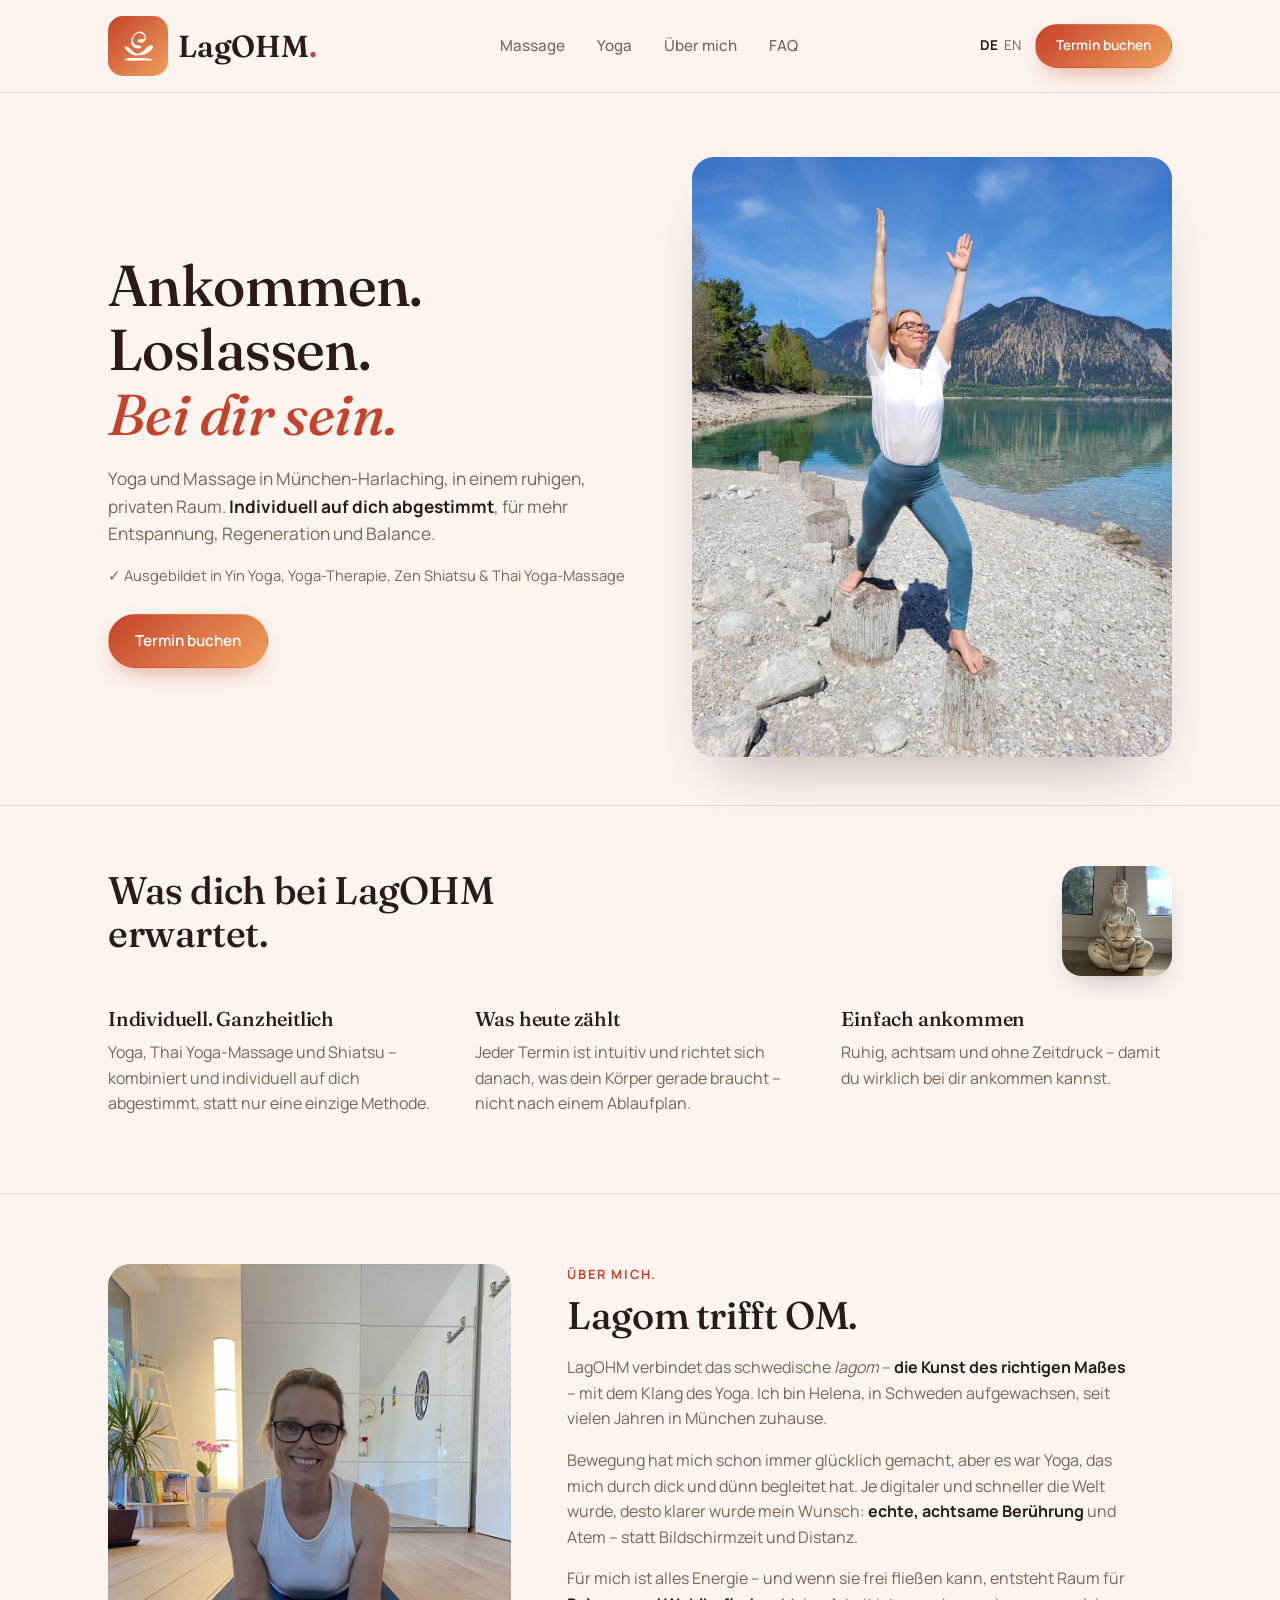
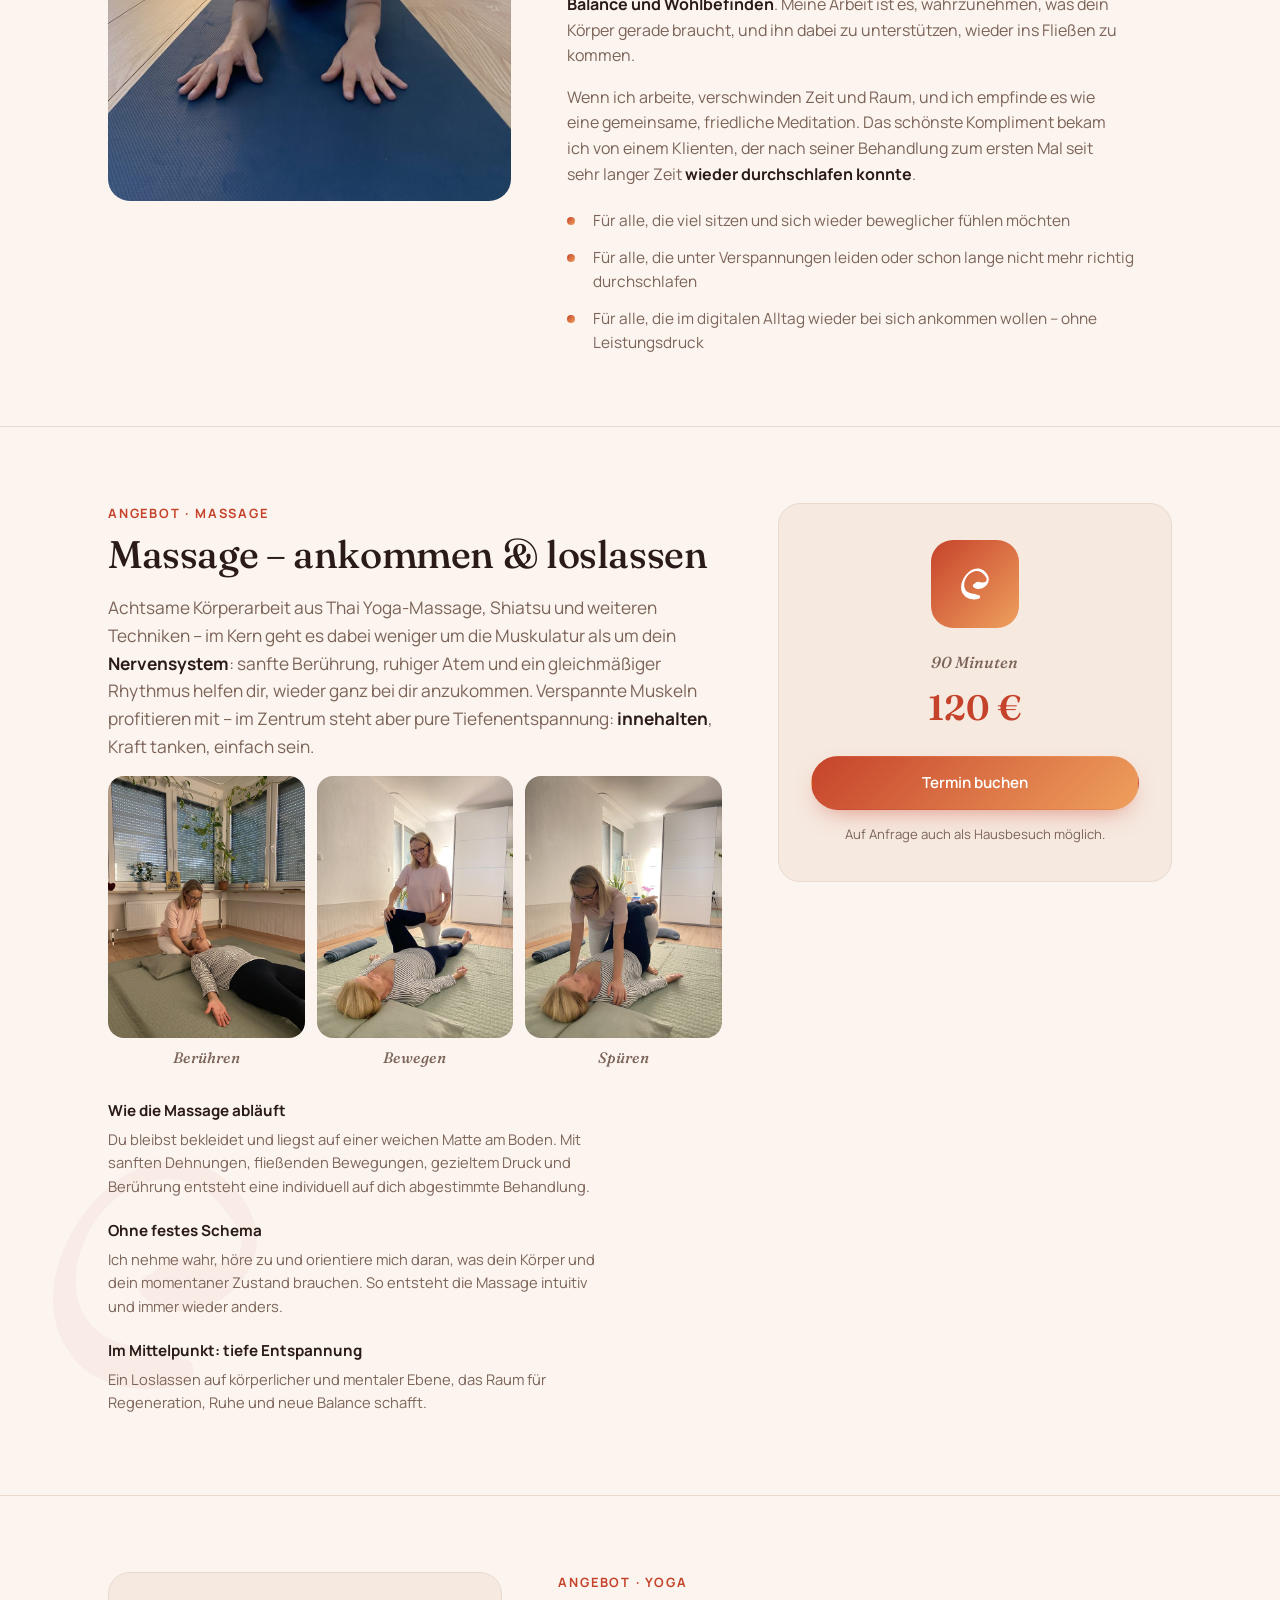
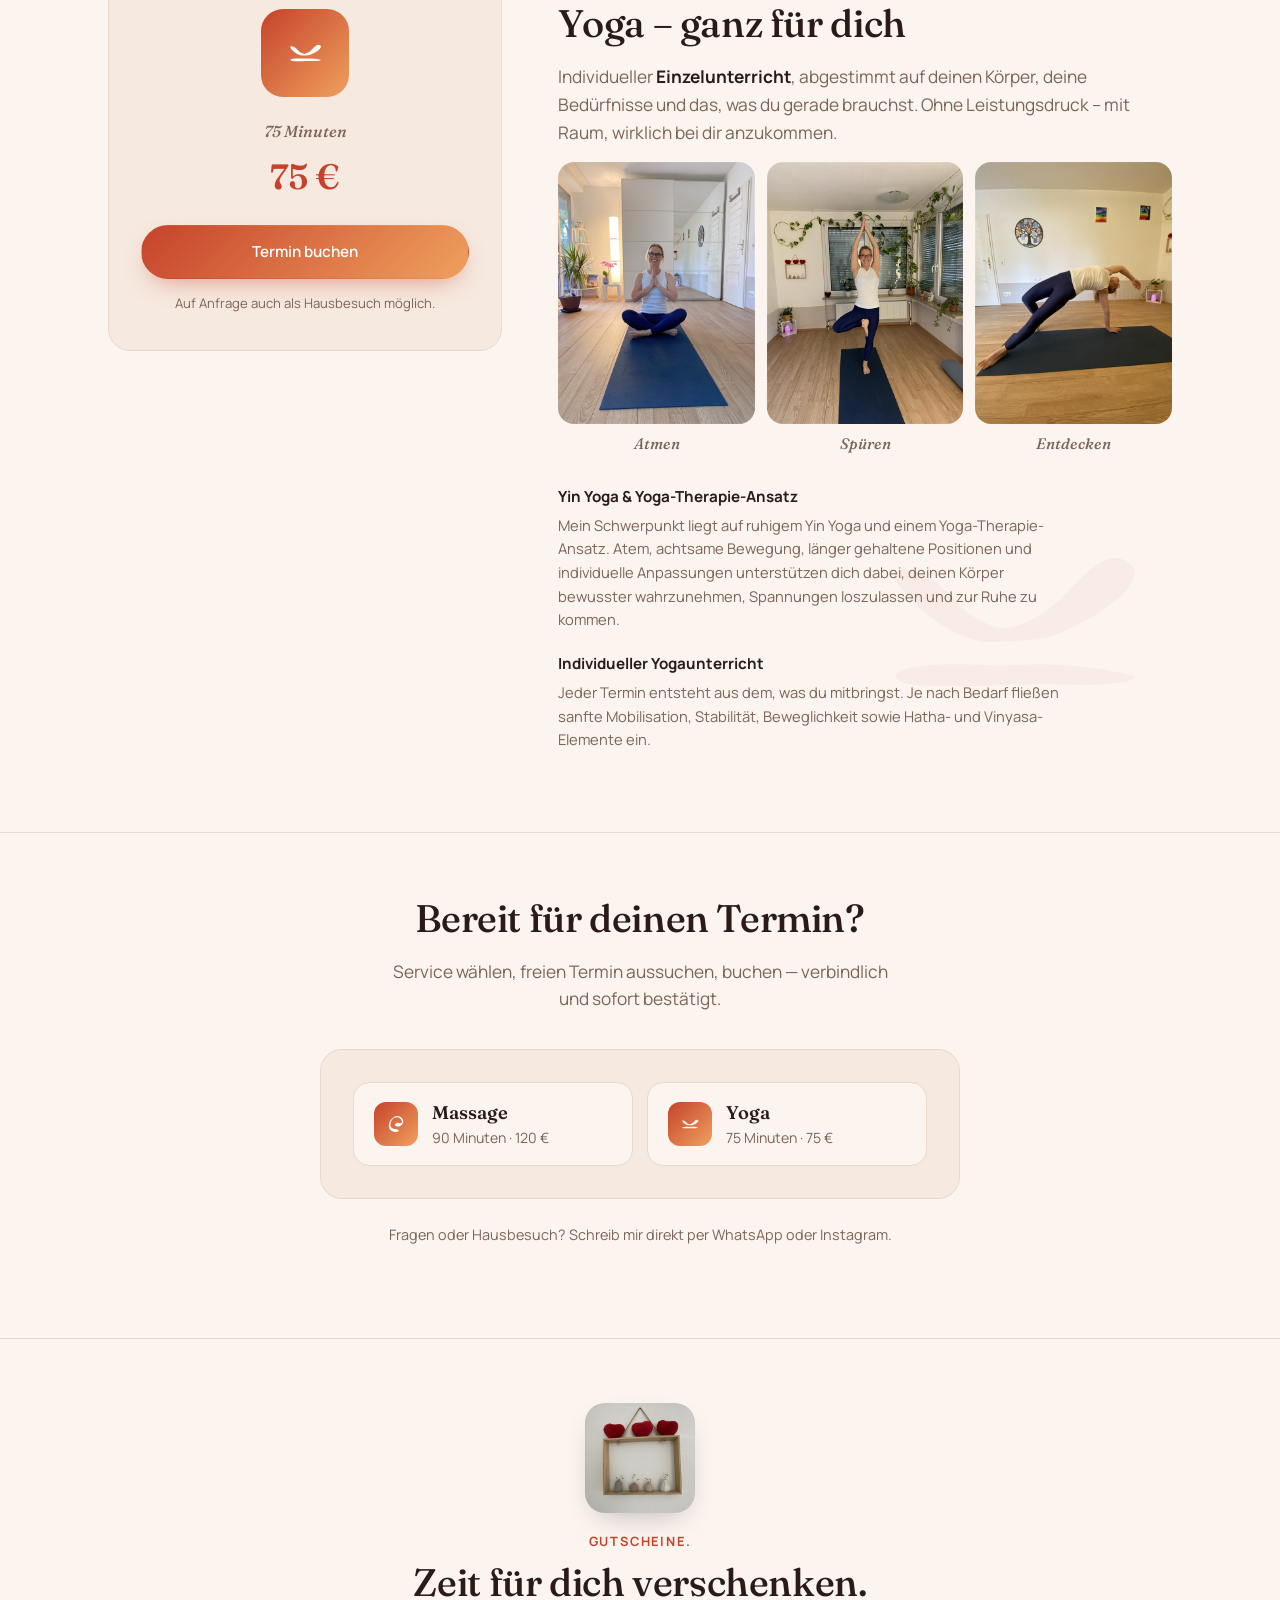
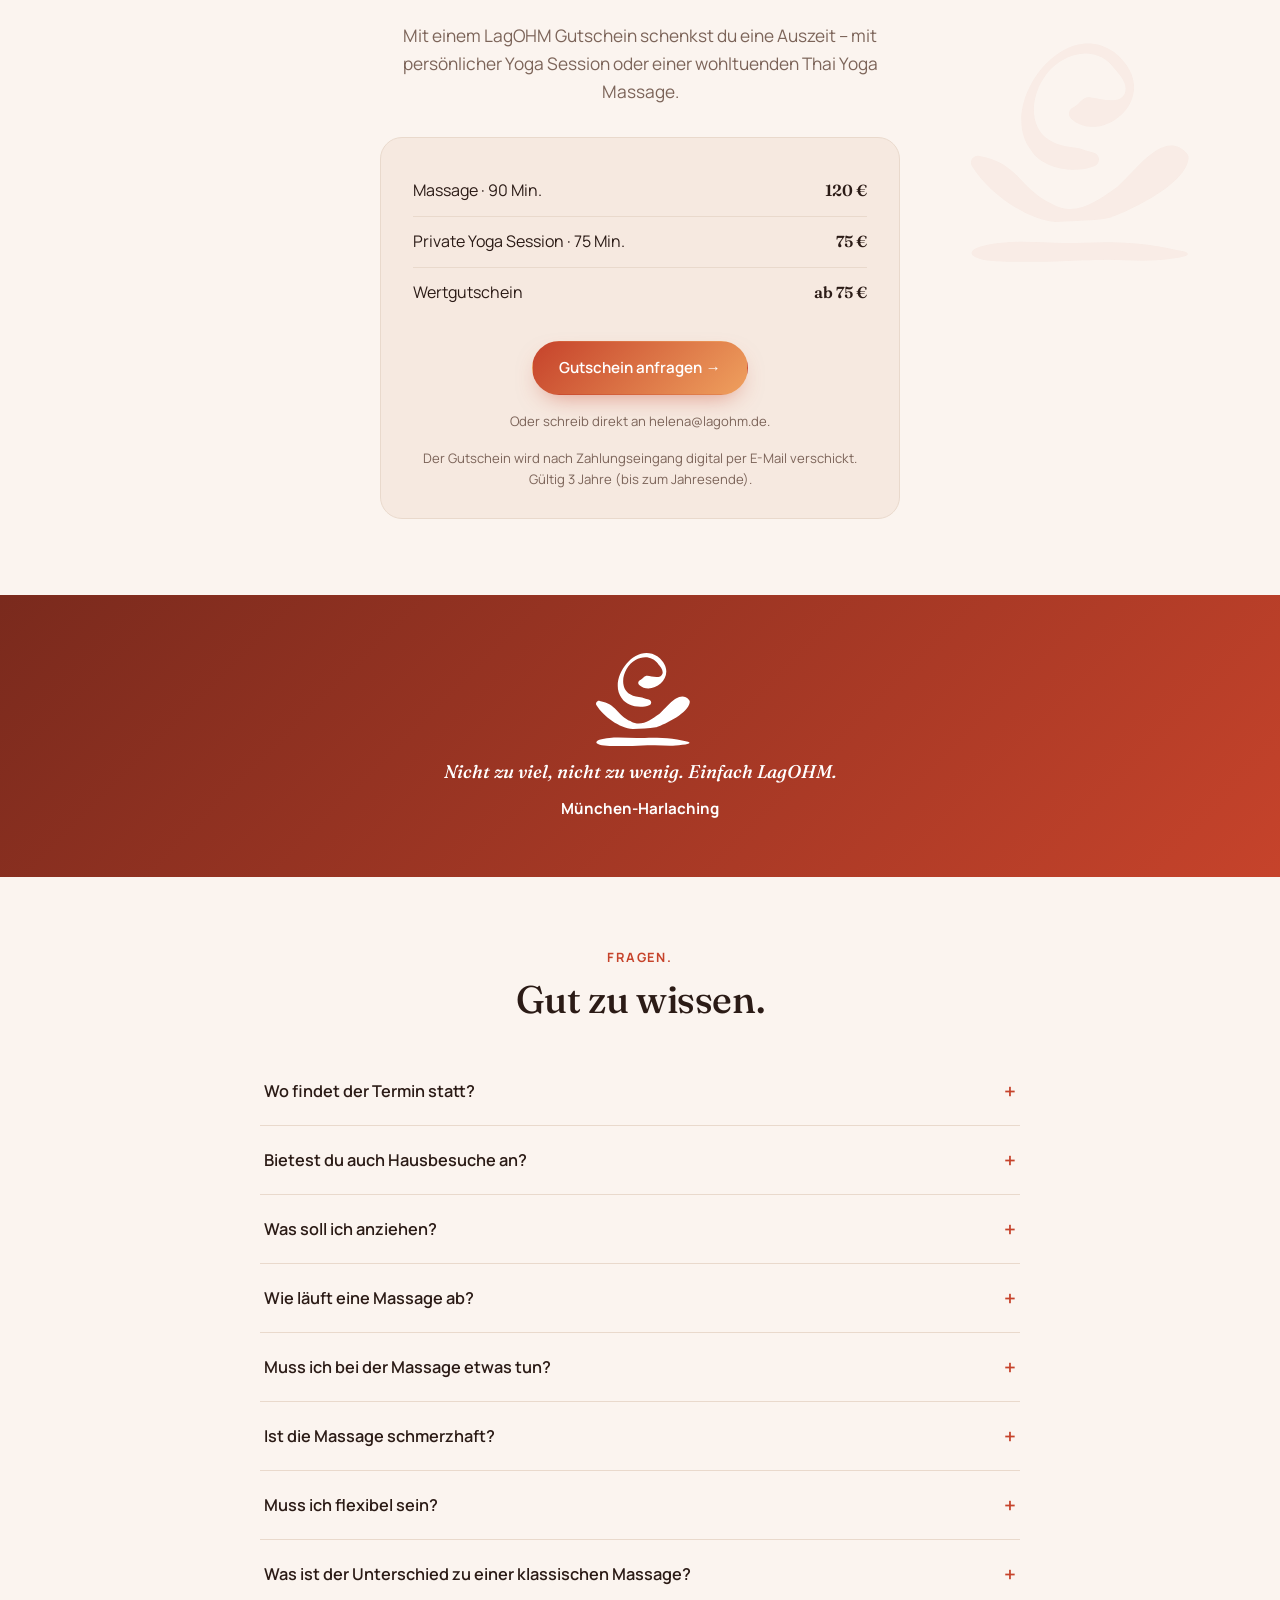
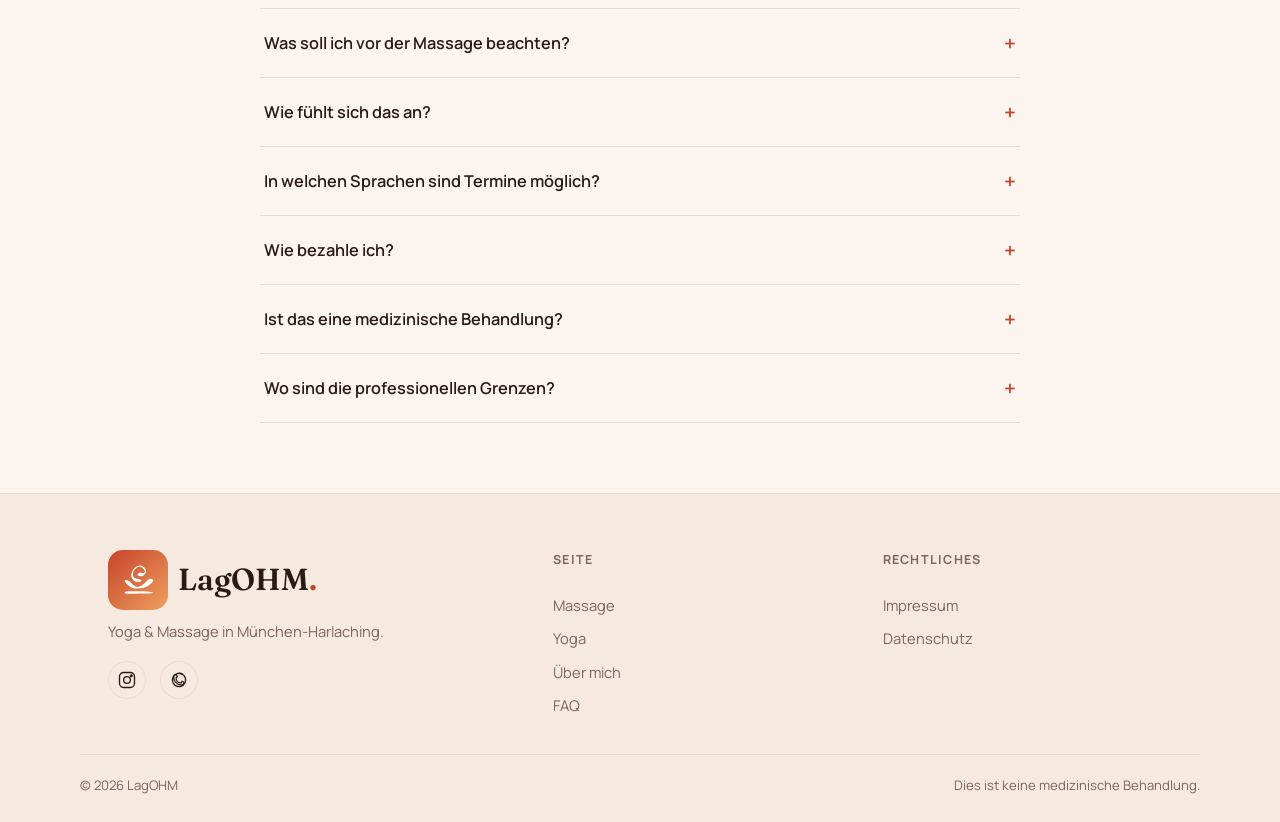
==== index.html @ 534b3195 "Yoga trio captions: Atmen / Spüren / Entdecken (EN Breathe / Feel / Explore) Co-Authored-By: Claude " ====
<!DOCTYPE html>
<html lang="de">
<head>
<meta charset="UTF-8">
<meta name="viewport" content="width=device-width, initial-scale=1.0">
<title>LagOHM – Yoga &amp; Massage in München-Harlaching</title>
<meta name="description" content="Yoga und Massage in München-Harlaching. Yin Yoga, Yoga-Therapie, Zen Shiatsu und Thai Yoga-Massage bei Helena – achtsam, ruhig, ganz für dich.">
<link rel="icon" type="image/png" href="images/brand/lagohm-favicon-192.png">
<link rel="apple-touch-icon" href="images/brand/lagohm-apple-touch-180.png">
<link rel="stylesheet" href="css/style.css?v=20261005-3">
<link rel="stylesheet" href="css/booking.css?v=20261005-3">
</head>
<body>

<header class="site-header">
  <div class="wrap header-inner">
    <a href="#top" class="brand">
      <span class="brand-mark">
        <img src="images/icon-mark-white.svg" alt="LagOHM">
      </span>
      <span class="brand-name">LagOHM<span class="brand-dot">.</span></span>
    </a>
    <nav class="main-nav" id="main-nav">
      <a href="#massage">Massage</a>
      <a href="#yoga">Yoga</a>
      <a href="#ueber-mich">Über mich</a>
      <a href="#faq">FAQ</a>
    </nav>
    <div class="header-cta">
      <div class="lang-switch"><span class="lang-current">DE</span><a href="en/">EN</a></div>
      <a class="btn btn-primary btn-small" href="#buchen">Termin buchen</a>
      <button class="nav-toggle" id="nav-toggle" aria-label="Menü öffnen" aria-expanded="false">
        <span></span><span></span><span></span>
      </button>
    </div>
  </div>
</header>

<main id="top">

  <section class="hero">
    <div class="wrap hero-grid">
      <div class="hero-copy">
        <h1>Ankommen. Loslassen.<br><em>Bei dir sein.</em></h1>
        <p class="lede">Yoga und Massage in München-Harlaching, in einem ruhigen, privaten Raum. <strong>Individuell auf dich abgestimmt</strong>, für mehr Entspannung, Regeneration und Balance.</p>
        <p class="hero-check">✓ Ausgebildet in Yin Yoga, Yoga-Therapie, Zen Shiatsu &amp; Thai Yoga-Massage</p>
        <a class="btn btn-primary" href="#buchen">Termin buchen</a>
      </div>
      <div class="hero-media">
        <img src="images/helena-yoga.jpeg" alt="Helena in einer Yoga-Haltung am Seeufer">
      </div>
    </div>
  </section>

  <section class="principles" id="philosophie">
    <div class="wrap">
      <div class="principles-head">
        <h2>Was dich bei LagOHM erwartet.</h2>
        <img class="accent-round" src="images/accent-buddha.jpg" alt="Buddha-Figur am Fenster" loading="lazy">
      </div>
      <div class="principle-grid">
        <div class="principle">
          <h3>Individuell. Ganzheitlich</h3>
          <p>Yoga, Thai Yoga-Massage und Shiatsu – kombiniert und individuell auf dich abgestimmt, statt nur eine einzige Methode.</p>
        </div>
        <div class="principle">
          <h3>Was heute zählt</h3>
          <p>Jeder Termin ist intuitiv und richtet sich danach, was dein Körper gerade braucht – nicht nach einem Ablaufplan.</p>
        </div>
        <div class="principle">
          <h3>Einfach ankommen</h3>
          <p>Ruhig, achtsam und ohne Zeitdruck – damit du wirklich bei dir ankommen kannst.</p>
        </div>
      </div>
    </div>
  </section>

  <section class="about" id="ueber-mich">
    <div class="wrap about-grid">
      <div class="about-media">
        <img src="images/helena-portrait-2026.jpg" alt="Helena lachend auf ihrer Yogamatte">
      </div>
      <div class="about-copy">
        <span class="eyebrow">Über mich.</span>
        <h2>Lagom trifft OM.</h2>
        <p>LagOHM verbindet das schwedische <em>lagom</em> – <strong>die Kunst des richtigen Maßes</strong> – mit dem Klang des Yoga. Ich bin Helena, in Schweden aufgewachsen, seit vielen Jahren in München zuhause.</p>
        <p>Bewegung hat mich schon immer glücklich gemacht, aber es war Yoga, das mich durch dick und dünn begleitet hat. Je digitaler und schneller die Welt wurde, desto klarer wurde mein Wunsch: <strong>echte, achtsame Berührung</strong> und Atem – statt Bildschirmzeit und Distanz.</p>
        <p>Für mich ist alles Energie – und wenn sie frei fließen kann, entsteht Raum für <strong>Balance und Wohlbefinden</strong>. Meine Arbeit ist es, wahrzunehmen, was dein Körper gerade braucht, und ihn dabei zu unterstützen, wieder ins Fließen zu kommen.</p>
        <p>Wenn ich arbeite, verschwinden Zeit und Raum, und ich empfinde es wie eine gemeinsame, friedliche Meditation. Das schönste Kompliment bekam ich von einem Klienten, der nach seiner Behandlung zum ersten Mal seit sehr langer Zeit <strong>wieder durchschlafen konnte</strong>.</p>

        <ul class="who-list">
          <li>Für alle, die viel sitzen und sich wieder beweglicher fühlen möchten</li>
          <li>Für alle, die unter Verspannungen leiden oder schon lange nicht mehr richtig durchschlafen</li>
          <li>Für alle, die im digitalen Alltag wieder bei sich ankommen wollen – ohne Leistungsdruck</li>
        </ul>
      </div>
    </div>
  </section>

  <section class="service-detail" id="massage">
    <div class="wrap service-detail-grid">
      <div class="service-detail-copy">
        <span class="eyebrow">Angebot · Massage</span>
        <h2>Massage – ankommen &amp; loslassen</h2>
        <p class="lede">Achtsame Körperarbeit aus Thai Yoga-Massage, Shiatsu und weiteren Techniken – im Kern geht es dabei weniger um die Muskulatur als um dein <strong>Nervensystem</strong>: sanfte Berührung, ruhiger Atem und ein gleichmäßiger Rhythmus helfen dir, wieder ganz bei dir anzukommen. Verspannte Muskeln profitieren mit – im Zentrum steht aber pure Tiefenentspannung: <strong>innehalten</strong>, Kraft tanken, einfach sein.</p>

        <div class="photo-trio">
          <figure><img src="images/massage-room.jpg" alt="Helena hält bei einer Kundin sanft den Kopf und Nacken" loading="lazy"><figcaption>Berühren</figcaption></figure>
          <figure><img src="images/massage-stretch.jpg" alt="Helena führt bei einer Kundin eine sanfte Knie-Rotation aus" loading="lazy"><figcaption>Bewegen</figcaption></figure>
          <figure><img src="images/massage-twist.jpg" alt="Helena gibt einer Kundin sanften Druck auf die Schulter" loading="lazy"><figcaption>Spüren</figcaption></figure>
        </div>

        <div class="technique-list">
          <div class="technique">
            <h4>Wie die Massage abläuft</h4>
            <p>Du bleibst bekleidet und liegst auf einer weichen Matte am Boden. Mit sanften Dehnungen, fließenden Bewegungen, gezieltem Druck und Berührung entsteht eine individuell auf dich abgestimmte Behandlung.</p>
          </div>
          <div class="technique">
            <h4>Ohne festes Schema</h4>
            <p>Ich nehme wahr, höre zu und orientiere mich daran, was dein Körper und dein momentaner Zustand brauchen. So entsteht die Massage intuitiv und immer wieder anders.</p>
          </div>
          <div class="technique">
            <h4>Im Mittelpunkt: tiefe Entspannung</h4>
            <p>Ein Loslassen auf körperlicher und mentaler Ebene, das Raum für Regeneration, Ruhe und neue Balance schafft.</p>
          </div>
        </div>
      </div>

      <aside class="service-panel">
        <div class="service-panel-icon-badge">
          <img class="service-panel-icon" src="images/icon-massage-white.svg" alt="">
        </div>
        <div class="service-panel-time">90 Minuten</div>
        <div class="service-panel-price">120&nbsp;€</div>
        <a class="btn btn-primary" href="#buchen" data-booking-service="massage">Termin buchen</a>
        <p class="service-panel-note">Auf Anfrage auch als Hausbesuch möglich.</p>
      </aside>
    </div>
  </section>

  <section class="service-detail service-detail--alt" id="yoga">
    <div class="wrap service-detail-grid">
      <aside class="service-panel">
        <div class="service-panel-icon-badge">
          <img class="service-panel-icon" src="images/icon-yoga-white.svg" alt="">
        </div>
        <div class="service-panel-time">75 Minuten</div>
        <div class="service-panel-price">75&nbsp;€</div>
        <a class="btn btn-primary" href="#buchen" data-booking-service="yoga">Termin buchen</a>
        <p class="service-panel-note">Auf Anfrage auch als Hausbesuch möglich.</p>
      </aside>

      <div class="service-detail-copy">
        <span class="eyebrow">Angebot · Yoga</span>
        <h2>Yoga – ganz für dich</h2>
        <p class="lede">Individueller <strong>Einzelunterricht</strong>, abgestimmt auf deinen Körper, deine Bedürfnisse und das, was du gerade brauchst. Ohne Leistungsdruck – mit Raum, wirklich bei dir anzukommen.</p>

        <div class="photo-trio">
          <figure><img src="images/yoga-seated.jpg?v=20261006" alt="Helena im Schneidersitz mit Händen vor der Brust" loading="lazy"><figcaption>Atmen</figcaption></figure>
          <figure><img src="images/yoga-tree.jpg?v=20261006" alt="Helena im Baum mit Händen über dem Kopf" loading="lazy"><figcaption>Spüren</figcaption></figure>
          <figure><img src="images/yoga-strength.jpg?v=20261006" alt="Helena in einer öffnenden Yoga-Haltung, auf einen Arm gestützt" loading="lazy"><figcaption>Entdecken</figcaption></figure>
        </div>

        <div class="technique-list">
          <div class="technique">
            <h4>Yin Yoga &amp; Yoga-Therapie-Ansatz</h4>
            <p>Mein Schwerpunkt liegt auf ruhigem Yin Yoga und einem Yoga-Therapie-Ansatz. Atem, achtsame Bewegung, länger gehaltene Positionen und individuelle Anpassungen unterstützen dich dabei, deinen Körper bewusster wahrzunehmen, Spannungen loszulassen und zur Ruhe zu kommen.</p>
          </div>
          <div class="technique">
            <h4>Individueller Yogaunterricht</h4>
            <p>Jeder Termin entsteht aus dem, was du mitbringst. Je nach Bedarf fließen sanfte Mobilisation, Stabilität, Beweglichkeit sowie Hatha- und Vinyasa-Elemente ein.</p>
          </div>
        </div>
      </div>
    </div>
  </section>

  <section class="services-cta-section" id="buchen">
    <div class="wrap">
      <h2 class="center">Bereit für deinen Termin?</h2>
      <p class="lede center">Service wählen, freien Termin aussuchen, buchen — verbindlich und sofort bestätigt.</p>

      <div class="booking-widget" id="booking-widget" data-csrf-url="api/csrf-token.php" data-slots-url="api/slots.php" data-create-url="api/booking-create.php">
        <div class="booking-services" id="booking-services">
          <button type="button" class="booking-service-card" data-service="massage" data-service-name="Massage" data-duration="90" data-price="120,00 €">
            <span class="booking-service-icon"><img src="images/icon-massage-white.svg" alt=""></span>
            <span class="booking-service-text">
              <strong>Massage</strong>
              <span>90 Minuten · 120&nbsp;€</span>
            </span>
          </button>
          <button type="button" class="booking-service-card" data-service="yoga" data-service-name="Yoga" data-duration="75" data-price="75,00 €">
            <span class="booking-service-icon"><img src="images/icon-yoga-white.svg" alt=""></span>
            <span class="booking-service-text">
              <strong>Yoga</strong>
              <span>75 Minuten · 75&nbsp;€</span>
            </span>
          </button>
        </div>

        <div class="booking-step" id="booking-step-date" hidden>
          <label for="booking-date">Datum wählen</label>
          <input type="date" id="booking-date">
          <div class="booking-slots" id="booking-slots"></div>
        </div>

        <form class="booking-form" id="booking-form" hidden novalidate>
          <input type="hidden" name="csrf_token" id="booking-csrf-token">
          <input type="hidden" name="form_rendered_at" id="booking-rendered-at">
          <input type="hidden" name="service" id="booking-input-service">
          <input type="hidden" name="date" id="booking-input-date">
          <input type="hidden" name="time" id="booking-input-time">

          <div class="booking-summary" id="booking-summary"></div>

          <label>Name*
            <input type="text" name="name" required maxlength="150">
          </label>
          <label>E-Mail*
            <input type="email" name="email" required maxlength="190">
          </label>
          <label>Telefon / WhatsApp (optional)
            <input type="tel" name="phone" maxlength="40">
          </label>
          <label>Nachricht (optional) — z.&nbsp;B. Fragen oder eine Hausbesuch-Anfrage
            <textarea name="note" rows="3" maxlength="2000"></textarea>
          </label>

          <div class="booking-honeypot" aria-hidden="true">
            <label>Website<input type="text" name="website" tabindex="-1" autocomplete="off"></label>
          </div>

          <label class="booking-consent">
            <input type="checkbox" name="gdpr_consent" required>
            Ich habe die <a href="datenschutz.html" target="_blank">Datenschutzerklärung</a> gelesen.
          </label>

          <p class="booking-error" id="booking-error" hidden></p>
          <button type="submit" class="btn btn-primary">Verbindlich buchen</button>
          <button type="button" class="btn btn-ghost btn-small" id="booking-back">← Andere Zeit wählen</button>
        </form>

        <div class="booking-success" id="booking-success" tabindex="-1" role="status" hidden></div>
      </div>

      <p class="booking-alt center">Fragen oder Hausbesuch? Schreib mir direkt per <a href="https://wa.me/4917696043066" target="_blank" rel="noopener">WhatsApp</a> oder <a href="https://www.instagram.com/lagohm_yoga_massage/" target="_blank" rel="noopener">Instagram</a>.</p>
    </div>
  </section>

  <section class="gift-section" id="gutschein">
    <div class="wrap">
      <img class="accent-round accent-center" src="images/accent-hearts.jpg" alt="Regal mit drei roten Herzen" loading="lazy">
      <span class="eyebrow center">Gutscheine.</span>
      <h2 class="center">Zeit für dich verschenken.</h2>
      <p class="lede center">Mit einem LagOHM Gutschein schenkst du eine Auszeit – mit persönlicher Yoga Session oder einer wohltuenden Thai Yoga Massage.</p>
      <div class="gift-card">
        <ul class="gift-options">
          <li><span>Massage · 90 Min.</span><strong>120&nbsp;€</strong></li>
          <li><span>Private Yoga Session · 75 Min.</span><strong>75&nbsp;€</strong></li>
          <li><span>Wertgutschein</span><strong>ab 75&nbsp;€</strong></li>
        </ul>
        <a class="btn btn-primary" href="mailto:helena@lagohm.de?subject=Gutschein-Anfrage&amp;body=Hallo%20Helena%2C%0A%0Aich%20m%C3%B6chte%20gern%20einen%20LagOHM%20Gutschein%20bestellen%3A%0A%0AGutschein%20(Massage%20%2F%20Yoga%20%2F%20Wertgutschein%20%C3%BCber%20%E2%80%A6%20%E2%82%AC)%3A%0AF%C3%BCr%20(Name%20der%20beschenkten%20Person%2C%20optional)%3A%0AGru%C3%9Ftext%20(optional)%3A%0A%0AViele%20Gr%C3%BC%C3%9Fe%0A">Gutschein anfragen →</a>
        <p class="gift-note">Oder schreib direkt an <a href="mailto:helena@lagohm.de?subject=Gutschein-Anfrage">helena@lagohm.de</a>.</p>
        <p class="gift-note">Der Gutschein wird nach Zahlungseingang digital per E-Mail verschickt. Gültig 3 Jahre (bis zum Jahresende).</p>
      </div>
    </div>
  </section>

  <section class="info-strip">
    <div class="wrap info-strip-inner">
      <img class="info-strip-logo" src="images/icon-mark-white.svg" alt="LagOHM">
      <p class="info-strip-lagom">Nicht zu viel, nicht zu wenig. Einfach LagOHM.</p>
      <p><strong>München-Harlaching</strong></p>
    </div>
  </section>

  <section class="faq" id="faq">
    <div class="wrap">
      <span class="eyebrow center">Fragen.</span>
      <h2 class="center">Gut zu wissen.</h2>

      <div class="accordion">
        <div class="accordion-item">
          <button class="accordion-trigger" aria-expanded="false">
            <span>Wo findet der Termin statt?</span><span class="accordion-icon">+</span>
          </button>
          <div class="accordion-panel" hidden>
            <p>Im privaten Raum in München-Harlaching. Die genaue Adresse erhältst du nach der Terminbestätigung.</p>
          </div>
        </div>
        <div class="accordion-item">
          <button class="accordion-trigger" aria-expanded="false">
            <span>Bietest du auch Hausbesuche an?</span><span class="accordion-icon">+</span>
          </button>
          <div class="accordion-panel" hidden>
            <p>Auf Anfrage komme ich auch zu dir nach Hause, in und um München. Schreib mir einfach kurz, wohin es gehen soll, dann schauen wir gemeinsam, ob es passt.</p>
          </div>
        </div>
        <div class="accordion-item">
          <button class="accordion-trigger" aria-expanded="false">
            <span>Was soll ich anziehen?</span><span class="accordion-icon">+</span>
          </button>
          <div class="accordion-panel" hidden>
            <p>Bequeme, weiche Kleidung, in der du dich frei bewegen und dehnen kannst – zum Beispiel Yogakleidung. Bei der Massage bleibst du vollständig angezogen, es wird kein Öl verwendet.</p>
          </div>
        </div>
        <div class="accordion-item">
          <button class="accordion-trigger" aria-expanded="false">
            <span>Wie läuft eine Massage ab?</span><span class="accordion-icon">+</span>
          </button>
          <div class="accordion-panel" hidden>
            <p>Wir beginnen kurz mit ein paar Worten darüber, wie es dir gerade geht. Danach nehme ich wahr, was du gerade brauchst, und verbinde ganz individuell sanfte Dehnungen, fließende Bewegungen, Druck und achtsame Berührung – ohne festes Schema.</p>
          </div>
        </div>
        <div class="accordion-item">
          <button class="accordion-trigger" aria-expanded="false">
            <span>Muss ich bei der Massage etwas tun?</span><span class="accordion-icon">+</span>
          </button>
          <div class="accordion-panel" hidden>
            <p>Nein. Du darfst einfach loslassen – ich führe deinen Körper durch die Bewegungen und Dehnungen, du bleibst dabei ganz passiv. Anders als beim Yoga musst du selbst nichts tun.</p>
          </div>
        </div>
        <div class="accordion-item">
          <button class="accordion-trigger" aria-expanded="false">
            <span>Ist die Massage schmerzhaft?</span><span class="accordion-icon">+</span>
          </button>
          <div class="accordion-panel" hidden>
            <p>Nein, sie sollte nicht wehtun. Manche Dehnungen oder Drucktechniken können intensiv oder ungewohnt sein – deshalb passe ich Intensität und Bewegungsumfang immer an dich an. Sag jederzeit Bescheid, wenn dir etwas zu viel wird.</p>
          </div>
        </div>
        <div class="accordion-item">
          <button class="accordion-trigger" aria-expanded="false">
            <span>Muss ich flexibel sein?</span><span class="accordion-icon">+</span>
          </button>
          <div class="accordion-panel" hidden>
            <p>Überhaupt nicht. Die Dehnungen und Bewegungen werden an deinen Körper angepasst – du musst nichts können oder leisten.</p>
          </div>
        </div>
        <div class="accordion-item">
          <button class="accordion-trigger" aria-expanded="false">
            <span>Was ist der Unterschied zu einer klassischen Massage?</span><span class="accordion-icon">+</span>
          </button>
          <div class="accordion-panel" hidden>
            <p>Bei mir liegst du nicht auf einer Massageliege und wirst nicht mit Öl massiert. Die Behandlung findet bekleidet auf einer Matte statt und verbindet Druck, Dehnungen, Bewegung und Berührung – Elemente aus Thai Yoga-Massage, Shiatsu und meiner Yoga-Praxis fließen dabei je nach Bedarf zusammen.</p>
          </div>
        </div>
        <div class="accordion-item">
          <button class="accordion-trigger" aria-expanded="false">
            <span>Was soll ich vor der Massage beachten?</span><span class="accordion-icon">+</span>
          </button>
          <div class="accordion-panel" hidden>
            <p>Komm nach Möglichkeit nicht direkt nach einer großen Mahlzeit und trage bequeme Kleidung. Falls du aktuell Schmerzen, eine Verletzung oder eine gesundheitliche Einschränkung hast, sag mir bitte vorher Bescheid – bei manchen Beschwerden sollte vorab ärztlich abgeklärt werden, ob eine Massage geeignet ist.</p>
          </div>
        </div>
        <div class="accordion-item">
          <button class="accordion-trigger" aria-expanded="false">
            <span>Wie fühlt sich das an?</span><span class="accordion-icon">+</span>
          </button>
          <div class="accordion-panel" hidden>
            <p>Ruhig, warm und ohne Eile. Der Druck richtet sich nach dem, was du gerade spürst – nicht nach einem festen Ablauf. Wenn sich etwas nicht stimmig anfühlt, sag es einfach, jederzeit.</p>
          </div>
        </div>
        <div class="accordion-item">
          <button class="accordion-trigger" aria-expanded="false">
            <span>In welchen Sprachen sind Termine möglich?</span><span class="accordion-icon">+</span>
          </button>
          <div class="accordion-panel" hidden>
            <p>Auf Deutsch, Englisch oder Schwedisch – ganz wie es dir am liebsten ist.</p>
          </div>
        </div>
        <div class="accordion-item">
          <button class="accordion-trigger" aria-expanded="false">
            <span>Wie bezahle ich?</span><span class="accordion-icon">+</span>
          </button>
          <div class="accordion-panel" hidden>
            <p>Bar oder per Überweisung, direkt vor Ort oder im Anschluss an den Termin.</p>
          </div>
        </div>
        <div class="accordion-item">
          <button class="accordion-trigger" aria-expanded="false">
            <span>Ist das eine medizinische Behandlung?</span><span class="accordion-icon">+</span>
          </button>
          <div class="accordion-panel" hidden>
            <p>Nein. Yoga und Massage bei LagOHM sind achtsame Körperarbeit und ersetzen keine medizinische oder therapeutische Behandlung.</p>
          </div>
        </div>
        <div class="accordion-item">
          <button class="accordion-trigger" aria-expanded="false">
            <span>Wo sind die professionellen Grenzen?</span><span class="accordion-icon">+</span>
          </button>
          <div class="accordion-panel" hidden>
            <p>Jeder Termin ist rein professionell und dient ausschließlich deiner Entspannung, Regeneration und deinem Wohlbefinden – nicht mehr und nicht weniger.</p>
          </div>
        </div>
      </div>
    </div>
  </section>

</main>

<footer class="site-footer">
  <div class="wrap footer-inner">
    <div class="footer-brand">
      <div class="footer-brand-mark">
        <span class="brand-mark">
          <img src="images/icon-mark-white.svg" alt="">
        </span>
        <span class="brand-name">LagOHM<span class="brand-dot">.</span></span>
      </div>
      <p>Yoga &amp; Massage in München-Harlaching.</p>
      <div class="footer-social">
        <a href="https://www.instagram.com/lagohm_yoga_massage/" target="_blank" rel="noopener" aria-label="Instagram">
          <svg width="20" height="20" viewBox="0 0 24 24" fill="none" stroke="currentColor" stroke-width="1.6"><rect x="3" y="3" width="18" height="18" rx="5"/><circle cx="12" cy="12" r="4"/><circle cx="17.2" cy="6.8" r="1"/></svg>
        </a>
        <a href="https://wa.me/4917696043066" target="_blank" rel="noopener" aria-label="WhatsApp">
          <svg width="20" height="20" viewBox="0 0 24 24" fill="none" stroke="currentColor" stroke-width="1.6"><path d="M20 12a8 8 0 1 1-3.6-6.7"/><path d="M20 12c0-4.4-3.6-8-8-8"/><path d="M8.5 9.5c0 3.5 2.5 6 6 6l1.2-2s2 1 2.3 1.2c.2 2-1.5 3.3-3.5 3.3-4.4 0-9-4.6-9-9 0-2 1.3-3.7 3.3-3.5.2.3 1.2 2.3 1.2 2.3z"/></svg>
        </a>
      </div>
    </div>
    <div class="footer-col">
      <span class="footer-heading">Seite</span>
      <a href="#massage">Massage</a>
      <a href="#yoga">Yoga</a>
      <a href="#ueber-mich">Über mich</a>
      <a href="#faq">FAQ</a>
    </div>
    <div class="footer-col">
      <span class="footer-heading">Rechtliches</span>
      <a href="impressum.html">Impressum</a>
      <a href="datenschutz.html">Datenschutz</a>
    </div>
  </div>
  <div class="wrap footer-bottom">
    <span>© 2026 LagOHM</span>
    <span>Dies ist keine medizinische Behandlung.</span>
  </div>
</footer>

<script src="js/script.js?v=20261005-3"></script>
<script src="js/booking.js?v=20261005-3"></script>
</body>
</html>
---- css/style.css ----
/* Self-hosted fonts (SIL Open Font License, see fonts/OFL-*.txt). Latin + Latin Extended subsets from Google Fonts. */
@font-face{ font-family:'Fraunces'; font-style:italic; font-weight:500; font-display:swap; src:url(../fonts/fraunces-italic-latin.woff2) format('woff2'); unicode-range:U+0000-00FF, U+0131, U+0152-0153, U+02BB-02BC, U+02C6, U+02DA, U+02DC, U+0304, U+0308, U+0329, U+2000-206F, U+20AC, U+2122, U+2191, U+2193, U+2212, U+2215, U+FEFF, U+FFFD; }
@font-face{ font-family:'Fraunces'; font-style:italic; font-weight:500; font-display:swap; src:url(../fonts/fraunces-italic-latin-ext.woff2) format('woff2'); unicode-range:U+0100-02BA, U+02BD-02C5, U+02C7-02CC, U+02CE-02D7, U+02DD-02FF, U+0304, U+0308, U+0329, U+1D00-1DBF, U+1E00-1E9F, U+1EF2-1EFF, U+2020, U+20A0-20AB, U+20AD-20C0, U+2113, U+2C60-2C7F, U+A720-A7FF; }
@font-face{ font-family:'Fraunces'; font-style:normal; font-weight:400 600; font-display:swap; src:url(../fonts/fraunces-normal-latin.woff2) format('woff2'); unicode-range:U+0000-00FF, U+0131, U+0152-0153, U+02BB-02BC, U+02C6, U+02DA, U+02DC, U+0304, U+0308, U+0329, U+2000-206F, U+20AC, U+2122, U+2191, U+2193, U+2212, U+2215, U+FEFF, U+FFFD; }
@font-face{ font-family:'Fraunces'; font-style:normal; font-weight:400 600; font-display:swap; src:url(../fonts/fraunces-normal-latin-ext.woff2) format('woff2'); unicode-range:U+0100-02BA, U+02BD-02C5, U+02C7-02CC, U+02CE-02D7, U+02DD-02FF, U+0304, U+0308, U+0329, U+1D00-1DBF, U+1E00-1E9F, U+1EF2-1EFF, U+2020, U+20A0-20AB, U+20AD-20C0, U+2113, U+2C60-2C7F, U+A720-A7FF; }
@font-face{ font-family:'Manrope'; font-style:normal; font-weight:400 700; font-display:swap; src:url(../fonts/manrope-normal-latin.woff2) format('woff2'); unicode-range:U+0000-00FF, U+0131, U+0152-0153, U+02BB-02BC, U+02C6, U+02DA, U+02DC, U+0304, U+0308, U+0329, U+2000-206F, U+20AC, U+2122, U+2191, U+2193, U+2212, U+2215, U+FEFF, U+FFFD; }
@font-face{ font-family:'Manrope'; font-style:normal; font-weight:400 700; font-display:swap; src:url(../fonts/manrope-normal-latin-ext.woff2) format('woff2'); unicode-range:U+0100-02BA, U+02BD-02C5, U+02C7-02CC, U+02CE-02D7, U+02DD-02FF, U+0304, U+0308, U+0329, U+1D00-1DBF, U+1E00-1E9F, U+1EF2-1EFF, U+2020, U+20A0-20AB, U+20AD-20C0, U+2113, U+2C60-2C7F, U+A720-A7FF; }

:root{
  --bg: #FBF4EF;
  --bg-card: #F6E9E0;
  --ink: #2B1B16;
  --ink-soft: #7C6459;
  --line: #E9D9CC;
  --accent-1: #C6432B;
  --accent-2: #EFA05E;
  --grad: linear-gradient(135deg, var(--accent-1), var(--accent-2));
  --white: #FFFFFF;
  --radius: 22px;
  --serif: "Fraunces", Georgia, serif;
  --sans: "Manrope", -apple-system, BlinkMacSystemFont, "Segoe UI", sans-serif;
}

*{ box-sizing: border-box; }
html{ scroll-behavior: smooth; }
body{
  margin:0;
  background: var(--bg);
  color: var(--ink);
  font-family: var(--sans);
  font-size: 16px;
  line-height: 1.6;
  -webkit-font-smoothing: antialiased;
}

.wrap{
  max-width: 1120px;
  margin: 0 auto;
  padding: 0 28px;
}

h1,h2,h3{
  font-family: var(--serif);
  font-weight: 500;
  line-height: 1.12;
  margin: 0 0 18px;
  letter-spacing: -0.01em;
}
h1{ font-size: clamp(2.4rem, 5vw, 3.6rem); }
h1 em{ font-style: italic; font-weight: 500; color: var(--accent-1); }
h2{ font-size: clamp(1.7rem, 3.2vw, 2.4rem); }
h3{ font-size: 1.25rem; margin-bottom: 10px; }

p{ margin: 0 0 16px; color: var(--ink-soft); }
.lede strong, .about-copy p strong, .service-detail-copy p strong{ color: var(--ink); font-weight: 700; }
.lede{ font-size: 1.08rem; max-width: 46ch; }
.center{ text-align:center; margin-left:auto; margin-right:auto; }
h2.center, .eyebrow.center, .lede.center{ text-align:center; }

.eyebrow{
  display:block;
  font-size: .8rem;
  letter-spacing: .14em;
  text-transform: uppercase;
  color: var(--accent-1);
  font-weight: 700;
  margin-bottom: 10px;
}

a{ color: inherit; text-decoration: none; }

/* Buttons */
.btn{
  display:inline-flex;
  align-items:center;
  gap:8px;
  padding: 14px 26px;
  border-radius: 999px;
  font-weight: 600;
  font-size: .95rem;
  border: 1px solid transparent;
  transition: transform .15s ease, box-shadow .15s ease, opacity .15s ease;
}
.btn-primary{
  background: var(--grad);
  color: var(--white);
  box-shadow: 0 10px 24px -10px rgba(198,67,43,.55);
}
.btn-primary:hover{ transform: translateY(-1px); box-shadow: 0 14px 28px -10px rgba(198,67,43,.6); }
.btn-ghost{
  background: transparent;
  border-color: var(--line);
  color: var(--ink);
}
.btn-ghost:hover{ border-color: var(--accent-1); color: var(--accent-1); }
.btn-small{ padding: 10px 20px; font-size: .85rem; }

.link-arrow{
  font-weight: 700;
  color: var(--accent-1);
  white-space: nowrap;
}

/* Header */
.site-header{
  position: sticky; top:0; z-index: 50;
  background: rgba(251,244,239,.85);
  backdrop-filter: blur(8px);
  border-bottom: 1px solid var(--line);
}
.header-inner{
  display:flex; align-items:center; justify-content:space-between;
  padding-top: 16px; padding-bottom: 16px;
}
.brand{ display:flex; align-items:center; gap:10px; }
.brand-mark{
  width:60px; height:60px; border-radius:15px;
  background: var(--grad);
  display:flex; align-items:center; justify-content:center;
  flex-shrink:0;
}
.brand-mark img{ width:34px; height:auto; display:block; }
.brand-name{ font-family: var(--serif); font-size:1.9rem; font-weight:600; }
.brand-dot{ color: var(--accent-1); }

.main-nav{ display:flex; gap:32px; }
.main-nav a{ font-size:.95rem; color: var(--ink-soft); font-weight:500; }
.main-nav a:hover{ color: var(--accent-1); }

.header-cta{ display:flex; align-items:center; gap:14px; }
.lang-switch{ display:flex; align-items:center; gap:6px; font-size:.85rem; }
.lang-switch a{ color: var(--ink-soft); }
.lang-switch a:hover{ color: var(--accent-1); }
.lang-current{ font-weight:700; color: var(--ink); }
.nav-toggle{
  display:none; flex-direction:column; gap:5px;
  background:none; border:none; cursor:pointer; padding:6px;
}
.nav-toggle span{ width:22px; height:2px; background: var(--ink); display:block; }

/* Hero */
.hero{ padding: 64px 0 40px; }
.hero-grid{
  display:grid; grid-template-columns: 1.1fr 1fr; gap: 56px; align-items:center;
}
.hero-check{ font-size:.92rem; color: var(--ink-soft); margin-bottom:26px; }
.hero-media img{
  width:100%; aspect-ratio: 4/5; object-fit: cover;
  border-radius: var(--radius);
  box-shadow: 0 30px 60px -30px rgba(43,27,22,.35);
}

/* Principles */
.principles{ padding: 60px 0; border-top:1px solid var(--line); }
.principles h2{ max-width: 20ch; }
.principle-grid{
  display:grid; grid-template-columns: repeat(3,1fr); gap:36px; margin-top: 32px;
}
/* About */
.about{ padding: 70px 0; border-top:1px solid var(--line); }
.about-grid{ display:grid; grid-template-columns: .8fr 1.2fr; gap:56px; align-items:start; }
.about-media{ position: sticky; top: 96px; }
.about-media img{
  width:100%; aspect-ratio: 3/4; object-fit: cover; object-position: top;
  border-radius: var(--radius);
}
.about-copy p{ max-width: 56ch; }

.who-list{ list-style:none; padding:0; margin: 22px 0 0; display:grid; gap:12px; }
.who-list li{
  position:relative; padding-left: 26px; color: var(--ink-soft); font-size:.96rem;
}
.who-list li::before{
  content:""; position:absolute; left:0; top:8px;
  width:8px; height:8px; border-radius:50%;
  background: var(--grad);
}

/* Service detail sections (Massage / Yoga, each its own full-width block) */
.service-detail{
  padding: 76px 0; border-top:1px solid var(--line); scroll-margin-top: 78px;
}
.service-detail-grid{
  display:grid; grid-template-columns: 1.4fr .9fr; gap: 56px; align-items:start;
}
.service-detail--alt .service-detail-grid{ grid-template-columns: .9fr 1.4fr; }

/* Large, faint logo-part watermarks (as on the flyer). The white SVG icons are tinted via CSS mask.
   overflow: clip (not hidden) so the sticky price panels keep working. */
#massage, #yoga, .gift-section{ position: relative; overflow: clip; }
#massage > .wrap, #yoga > .wrap, .gift-section > .wrap{ position: relative; z-index: 1; }
#massage::before, #yoga::before, .gift-section::before{
  content:""; position:absolute; z-index:0; pointer-events:none;
  background: var(--accent-1); opacity:.045;
  -webkit-mask: var(--wm) center / contain no-repeat; mask: var(--wm) center / contain no-repeat;
}
#massage::before{ --wm: url(../images/icon-massage-white.svg); width:340px; height:340px; left:-15px; bottom:50px; }
#yoga::before{ --wm: url(../images/icon-yoga-white.svg); width:360px; height:360px; right:90px; bottom:30px; }
.gift-section::before{ --wm: url(../images/icon-mark-white.svg); width:260px; height:225px; right:6%; top:300px; }
@media (max-width: 760px){
  #massage::before{ width:220px; height:220px; left:-60px; bottom:40px; }
  #yoga::before{ width:230px; height:230px; right:20px; bottom:20px; }
  .gift-section::before{ width:170px; height:147px; right:-30px; top:40px; }
}
.service-detail-copy .lede{ max-width: 56ch; }
.service-detail-photo{
  width:100%; aspect-ratio: 3/2; object-fit: cover; object-position: 50% 30%;
  border-radius: var(--radius); margin: 8px 0 28px;
}

.technique-list{ display:flex; flex-direction:column; gap:20px; margin: 22px 0 4px; }
.technique h4{
  font-family: var(--sans); font-size:.95rem; font-weight:700; color: var(--ink);
  margin: 0 0 5px;
}
.technique p{ font-size:.92rem; margin:0; max-width: 56ch; }

.service-panel{
  background: var(--bg-card);
  border-radius: var(--radius);
  border: 1px solid var(--line);
  padding: 36px 32px;
  text-align:center;
  position: sticky; top: 96px;
}
.service-panel-icon-badge{
  width:88px; height:88px; border-radius:22px;
  background: var(--grad);
  display:flex; align-items:center; justify-content:center;
  margin: 0 auto 22px;
}
.service-panel-icon{ width:46px; height:46px; display:block; }
.service-panel-time{
  font-family: var(--serif); font-style: italic; color: var(--ink-soft);
  font-size:1rem; margin-bottom: 4px;
}
.service-panel-price{
  font-family: var(--serif); font-size:2.2rem; color: var(--accent-1); font-weight:600;
  margin-bottom: 20px;
}
.service-panel .btn{ width:100%; justify-content:center; }
.service-panel-note{ font-size:.82rem; margin: 14px 0 0; }

/* Shared booking CTA */
.services-cta-section{ padding: 64px 0 76px; border-top:1px solid var(--line); scroll-margin-top: 78px; }
.services-cta{ display:flex; gap:16px; justify-content:center; flex-wrap:wrap; margin-top: 28px; }

/* Photo trios in the massage / yoga sections */
.photo-trio{ display:grid; grid-template-columns: repeat(3, 1fr); gap: 12px; margin: 8px 0 28px; }
.photo-trio figure{ margin:0; }
.photo-trio img{ width:100%; aspect-ratio: 3/4; object-fit: cover; border-radius: 16px; display:block; }
.photo-trio figcaption{ margin-top: 8px; text-align:center; font-family: var(--serif); font-style: italic; font-size: .95rem; color: var(--ink-soft); }

/* Small accent photos (Buddha, hearts), soft rounded squares so nothing gets cut */
.principles-head{ display:flex; align-items:center; justify-content:space-between; gap: 24px; }
.accent-round{ width:110px; height:110px; border-radius:20px; object-fit:cover; flex:none; box-shadow: 0 12px 30px -14px rgba(43,27,22,.35); }
.accent-center{ display:block; margin: 0 auto 18px; }
@media (max-width: 600px){ .accent-round{ width:84px; height:84px; } .photo-trio{ gap: 8px; } }

/* Gift vouchers */
.gift-section{ padding: 64px 0 76px; border-top:1px solid var(--line); scroll-margin-top: 78px; }
.gift-card{
  max-width: 520px; margin: 32px auto 0; padding: 28px 32px;
  background: var(--bg-card); border: 1px solid var(--line); border-radius: var(--radius);
  text-align: center;
}
.gift-options{ list-style:none; margin: 0 0 24px; padding: 0; text-align:left; }
.gift-options li{ display:flex; justify-content:space-between; gap:16px; padding: 12px 0; border-bottom:1px solid var(--line); }
.gift-options li:last-child{ border-bottom: 0; }
.gift-options strong{ font-family: var(--serif); font-weight:600; white-space:nowrap; }
.gift-note{ font-size: .82rem; color: var(--ink-soft); margin: 16px 0 0; }
@media (max-width: 600px){ .gift-card{ padding: 24px 20px; } }

/* Info strip */
.info-strip{ background: linear-gradient(135deg, #7A2A1D, var(--accent-1)); padding: 56px 0; }
.info-strip-inner{
  display:flex; flex-direction:column; align-items:center; gap:10px;
  font-size:.95rem; text-align:center;
}
.info-strip-inner p{ color: var(--white); margin:0; }
.info-strip-logo{ height:96px; width:auto; }
.info-strip-lagom{
  font-family: var(--serif); font-style: italic; font-size:1.15rem;
  margin: 4px 0 6px;
}
.info-strip-inner strong{ font-weight:700; }

/* FAQ */
.faq{ padding: 70px 0; }
.accordion{ max-width: 760px; margin: 36px auto 0; }
.accordion-item{ border-bottom: 1px solid var(--line); }
.accordion-trigger{
  width:100%; display:flex; align-items:center; justify-content:space-between;
  background:none; border:none; cursor:pointer;
  padding: 20px 4px; font-family: var(--sans); font-size:1.02rem; font-weight:600;
  color: var(--ink); text-align:left;
}
.accordion-trigger:hover{ color: var(--accent-1); }
.accordion-icon{
  font-size:1.3rem; color: var(--accent-1); transition: transform .2s ease; flex-shrink:0; margin-left:16px;
}
.accordion-trigger[aria-expanded="true"] .accordion-icon{ transform: rotate(45deg); }
.accordion-panel{ padding: 0 4px 20px; }
.accordion-panel p{ font-size:.96rem; margin:0; }

/* Footer */
.site-footer{ background: var(--bg-card); border-top:1px solid var(--line); padding-top: 56px; }
.footer-inner{
  display:grid; grid-template-columns: 1.4fr 1fr 1fr; gap: 40px; padding-bottom: 36px;
}
.footer-brand-mark{ display:flex; align-items:center; gap:10px; }
.footer-brand p{ font-size:.92rem; margin: 10px 0 18px; }
.footer-social{ display:flex; gap:14px; }
.footer-social a{
  width:38px; height:38px; border-radius:50%; border:1px solid var(--line);
  display:flex; align-items:center; justify-content:center; color: var(--ink);
}
.footer-social a:hover{ color: var(--accent-1); border-color: var(--accent-1); }
.footer-heading{
  display:block; font-size:.78rem; letter-spacing:.1em; text-transform:uppercase;
  color: var(--ink-soft); margin-bottom: 14px; font-weight:700;
}
.footer-col{ display:flex; flex-direction:column; gap:10px; }
.footer-col a{ font-size:.92rem; color: var(--ink-soft); }
.footer-col a:hover{ color: var(--accent-1); }
.footer-bottom{
  display:flex; justify-content:space-between; flex-wrap:wrap; gap:8px;
  border-top:1px solid var(--line); padding: 20px 0 26px;
  font-size:.82rem; color: var(--ink-soft);
}

/* Legal pages */
.legal-page{ padding: 64px 0 90px; }
.legal-page h1{ font-size: 2rem; margin-bottom: 28px; }
.legal-page h2{ font-size: 1.15rem; margin-top: 36px; }
.legal-page p, .legal-page li{ color: var(--ink-soft); font-size:.96rem; }
.legal-page a.back{ display:inline-block; margin-bottom: 30px; color: var(--accent-1); font-weight:600; }

/* Responsive */
@media (max-width: 860px){
  .main-nav{
    position:absolute; top:100%; left:0; right:0;
    background: var(--bg); border-bottom:1px solid var(--line);
    flex-direction:column; gap:0; padding: 8px 28px 18px;
    display:none;
  }
  .main-nav.open{ display:flex; }
  .main-nav a{ padding: 12px 0; border-bottom:1px solid var(--line); }
  .main-nav a:last-child{ border-bottom:none; }
  .nav-toggle{ display:flex; }
  .header-cta .btn-primary{ display:none; }

  .hero-grid, .about-grid{ grid-template-columns: 1fr; }
  .about-media{ position: static; order:-1; max-width: 320px; margin: 0 auto; }
  .principle-grid{ grid-template-columns: 1fr; gap: 30px; }
  .service-detail{ padding: 56px 0; }
  .service-detail-grid, .service-detail--alt .service-detail-grid{ grid-template-columns: 1fr; gap: 32px; }
  .service-panel{ order:-1; position:static; max-width: 340px; margin: 0 auto; }
  .footer-inner{ grid-template-columns: 1fr; gap: 30px; }
}
---- css/booking.css ----
/* Booking widget — reuses design tokens from css/style.css */

.booking-widget{
  max-width: 640px; margin: 36px auto 0;
  background: var(--bg-card); border: 1px solid var(--line); border-radius: var(--radius);
  padding: 32px;
  text-align: left;
}

.booking-services{ display:grid; grid-template-columns: 1fr 1fr; gap:14px; }
.booking-service-card{
  display:flex; align-items:center; gap:14px;
  padding:18px 20px; border-radius:16px; border:1px solid var(--line);
  background: var(--bg); cursor:pointer; text-align:left;
  font-family: var(--sans); color: var(--ink);
}
/* Small version of the .service-panel-icon-badge used on the price panels */
.booking-service-icon{
  flex:none; width:44px; height:44px; border-radius:12px;
  background: var(--grad);
  display:flex; align-items:center; justify-content:center;
}
.booking-service-icon img{ width:24px; height:24px; display:block; }
.booking-service-text{ display:flex; flex-direction:column; gap:4px; }
.booking-service-card strong{ font-family: var(--serif); font-size:1.15rem; font-weight:600; }
.booking-service-text span{ font-size:.88rem; color: var(--ink-soft); }
.booking-service-card:hover{ border-color: var(--accent-1); }
.booking-service-card.is-selected{ border-color: var(--accent-1); box-shadow: 0 0 0 2px var(--accent-1) inset; }

.booking-step{ margin-top: 24px; }
.booking-step label{ display:block; font-size:.9rem; color: var(--ink-soft); margin-bottom:6px; }
.booking-step input[type="date"]{
  padding:10px 12px; border:1px solid var(--line); border-radius:10px; font-size:1rem; font-family: var(--sans);
}

.booking-slots{ display:flex; flex-wrap:wrap; gap:8px; margin-top:18px; }
.booking-slot-btn{
  padding:8px 16px; border-radius:999px; border:1px solid var(--line);
  background: var(--bg); cursor:pointer; font-size:.88rem; font-family: var(--sans); color: var(--ink);
}
.booking-slot-btn:hover{ border-color: var(--accent-1); color: var(--accent-1); }
.booking-no-slots, .booking-loading{ color: var(--ink-soft); font-size:.9rem; margin-top:12px; }

.booking-form{ margin-top: 24px; display:flex; flex-direction:column; gap:16px; }
.booking-form[hidden]{ display:none; }
.booking-form label{ font-size:.9rem; color: var(--ink-soft); display:block; }
.booking-form input[type="text"],
.booking-form input[type="email"],
.booking-form input[type="tel"],
.booking-form textarea{
  width:100%; margin-top:6px; padding:10px 12px; border:1px solid var(--line);
  border-radius:10px; font-size:1rem; font-family: var(--sans); color: var(--ink); background: var(--bg);
}
.booking-form textarea{ resize: vertical; }

.booking-summary{
  background: var(--bg); border: 1px solid var(--line); border-radius:12px;
  padding:16px; font-size:.95rem; color: var(--ink);
}
.booking-summary strong{ color: var(--accent-1); }

.booking-consent{ display:flex; align-items:flex-start; gap:8px; font-size:.84rem; color: var(--ink-soft); }
.booking-consent input{ margin-top:3px; width:auto; }

.booking-honeypot{ position:absolute; left:-9999px; top:-9999px; }

.booking-error{ color: var(--accent-1); font-weight:600; font-size:.9rem; margin:0; }

.booking-services[hidden]{ display:none; }

/* "Verbindlich buchen" while the request runs */
.booking-form .btn{ justify-content:center; }
.booking-form .btn.is-loading{ cursor: progress; opacity:.9; }
.btn-spinner{
  display:inline-block; width:1em; height:1em; flex:none;
  border:2px solid rgba(255,255,255,.45); border-top-color:#fff; border-radius:50%;
  animation: booking-spin .7s linear infinite;
}
@keyframes booking-spin{ to{ transform: rotate(360deg); } }

/* Success: the whole widget becomes a confirmation card */
.booking-success{ text-align:center; padding: 12px 0 4px; outline:none; animation: booking-pop .45s ease-out; }
.booking-success-icon{
  width:72px; height:72px; margin: 0 auto 18px; border-radius:50%;
  background: var(--grad); color:#fff;
  display:flex; align-items:center; justify-content:center;
  box-shadow: 0 12px 26px -10px rgba(198,67,43,.6);
}
.booking-success-icon svg{ width:38px; height:38px; }
.booking-success h3{ font-size: clamp(1.35rem, 3.4vw, 1.7rem); margin-bottom: 18px; }
.booking-success-details{
  display:inline-block; min-width: min(100%, 340px); margin-bottom: 18px; padding: 16px 22px;
  background: var(--bg); border:1px solid var(--line); border-radius:14px;
  font-size:1.05rem; line-height:1.6; color: var(--ink);
}
.booking-success-details strong{ color: var(--accent-1); font-family: var(--serif); font-size:1.2rem; }
.booking-success p{ color: var(--ink-soft); font-size:.95rem; max-width: 46ch; margin: 0 auto 22px; }
.booking-success p strong{ color: var(--ink); overflow-wrap: anywhere; }
@keyframes booking-pop{ from{ opacity:0; transform: translateY(10px) scale(.98); } to{ opacity:1; transform:none; } }
@media (prefers-reduced-motion: reduce){ .booking-success{ animation:none; } .btn-spinner{ animation-duration: 2s; } }

.booking-alt{ margin-top: 24px; font-size:.9rem; color: var(--ink-soft); }

@media (max-width: 600px){
  .booking-widget{ padding: 24px 20px; }
  .booking-services{ grid-template-columns: 1fr; }
}
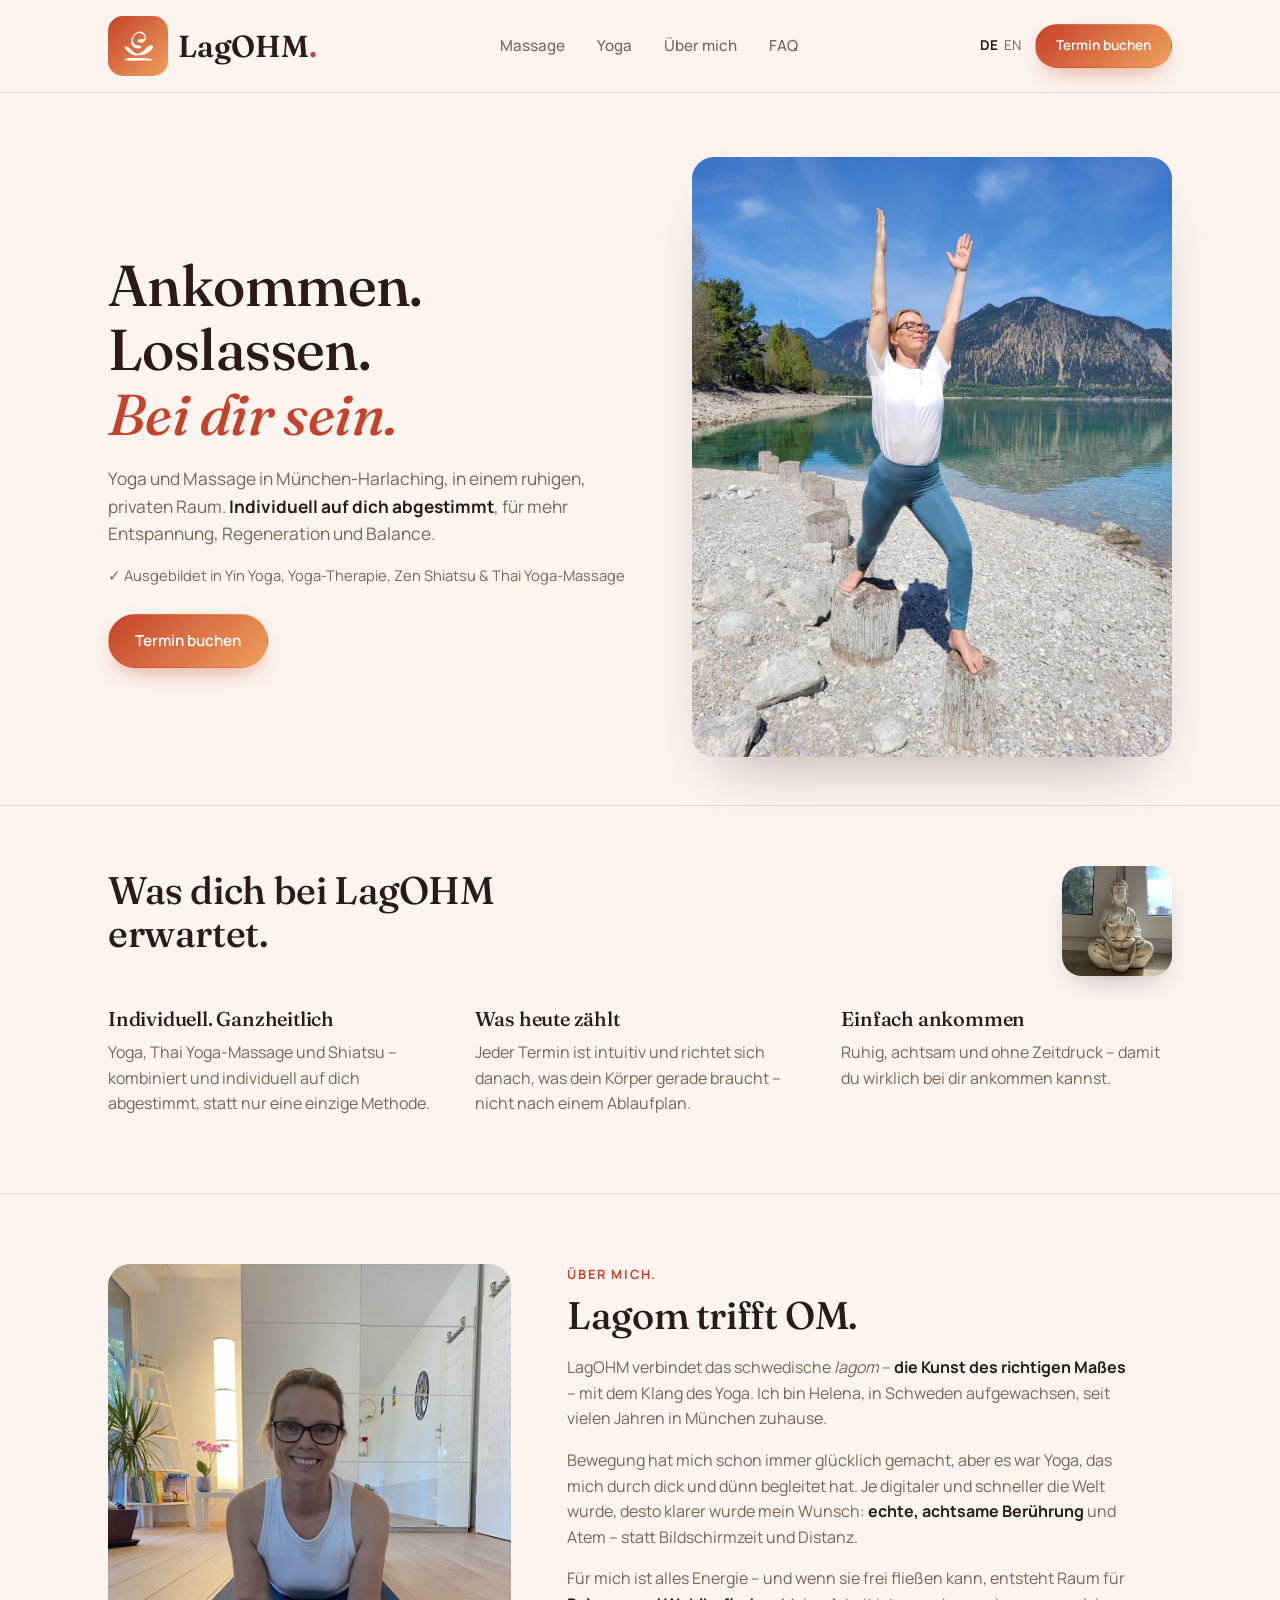
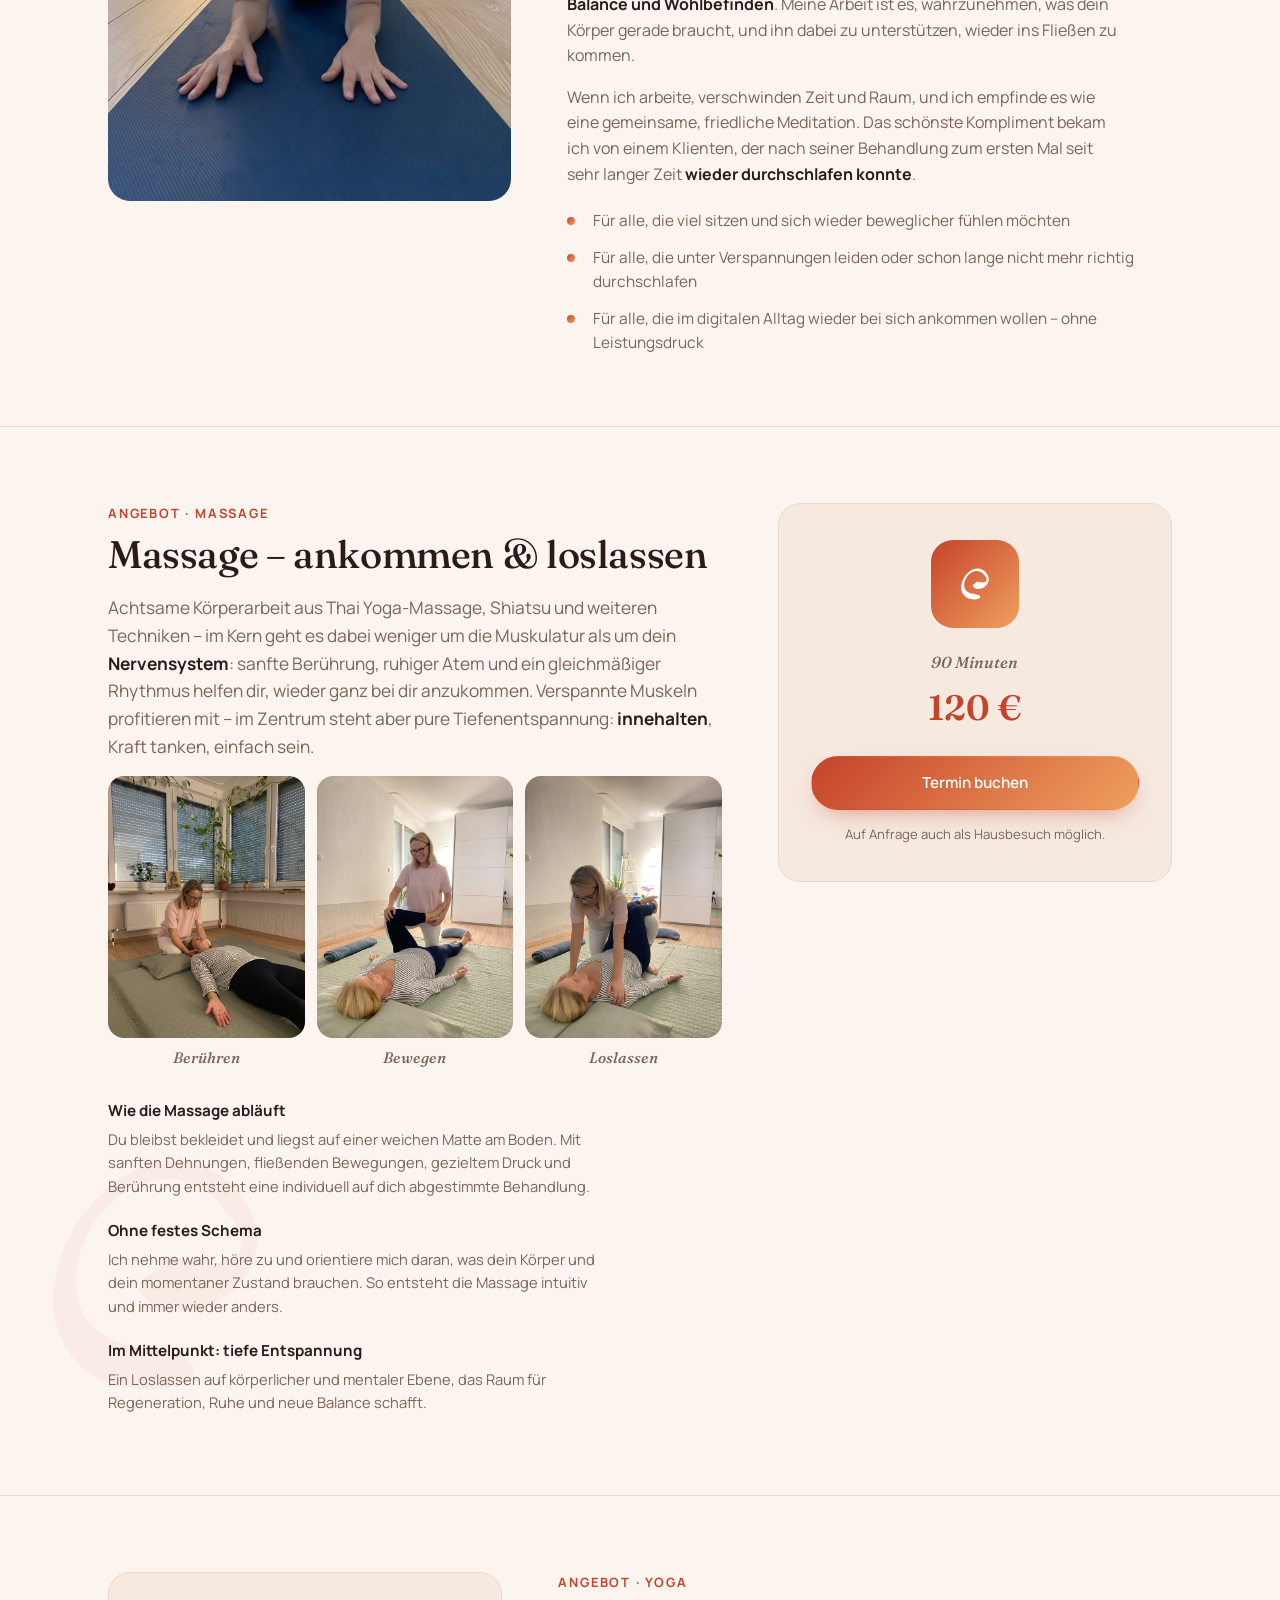
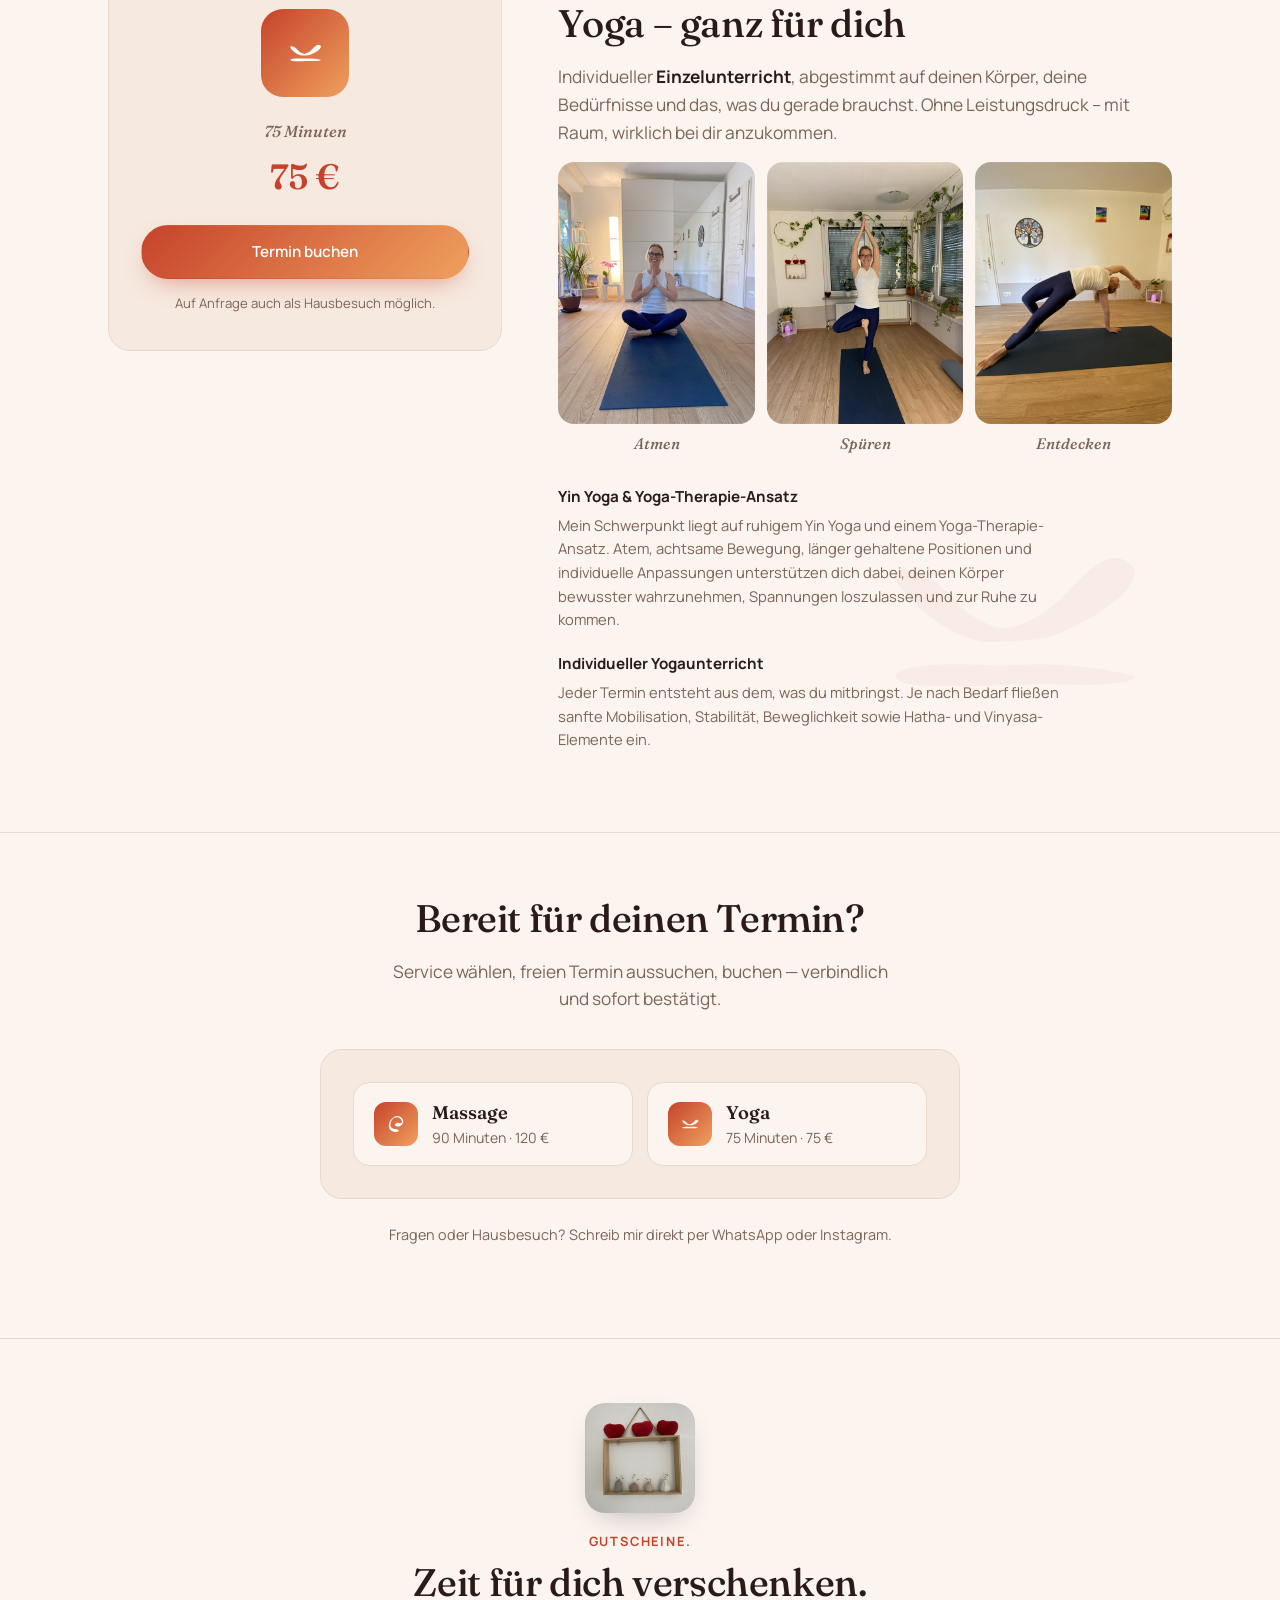
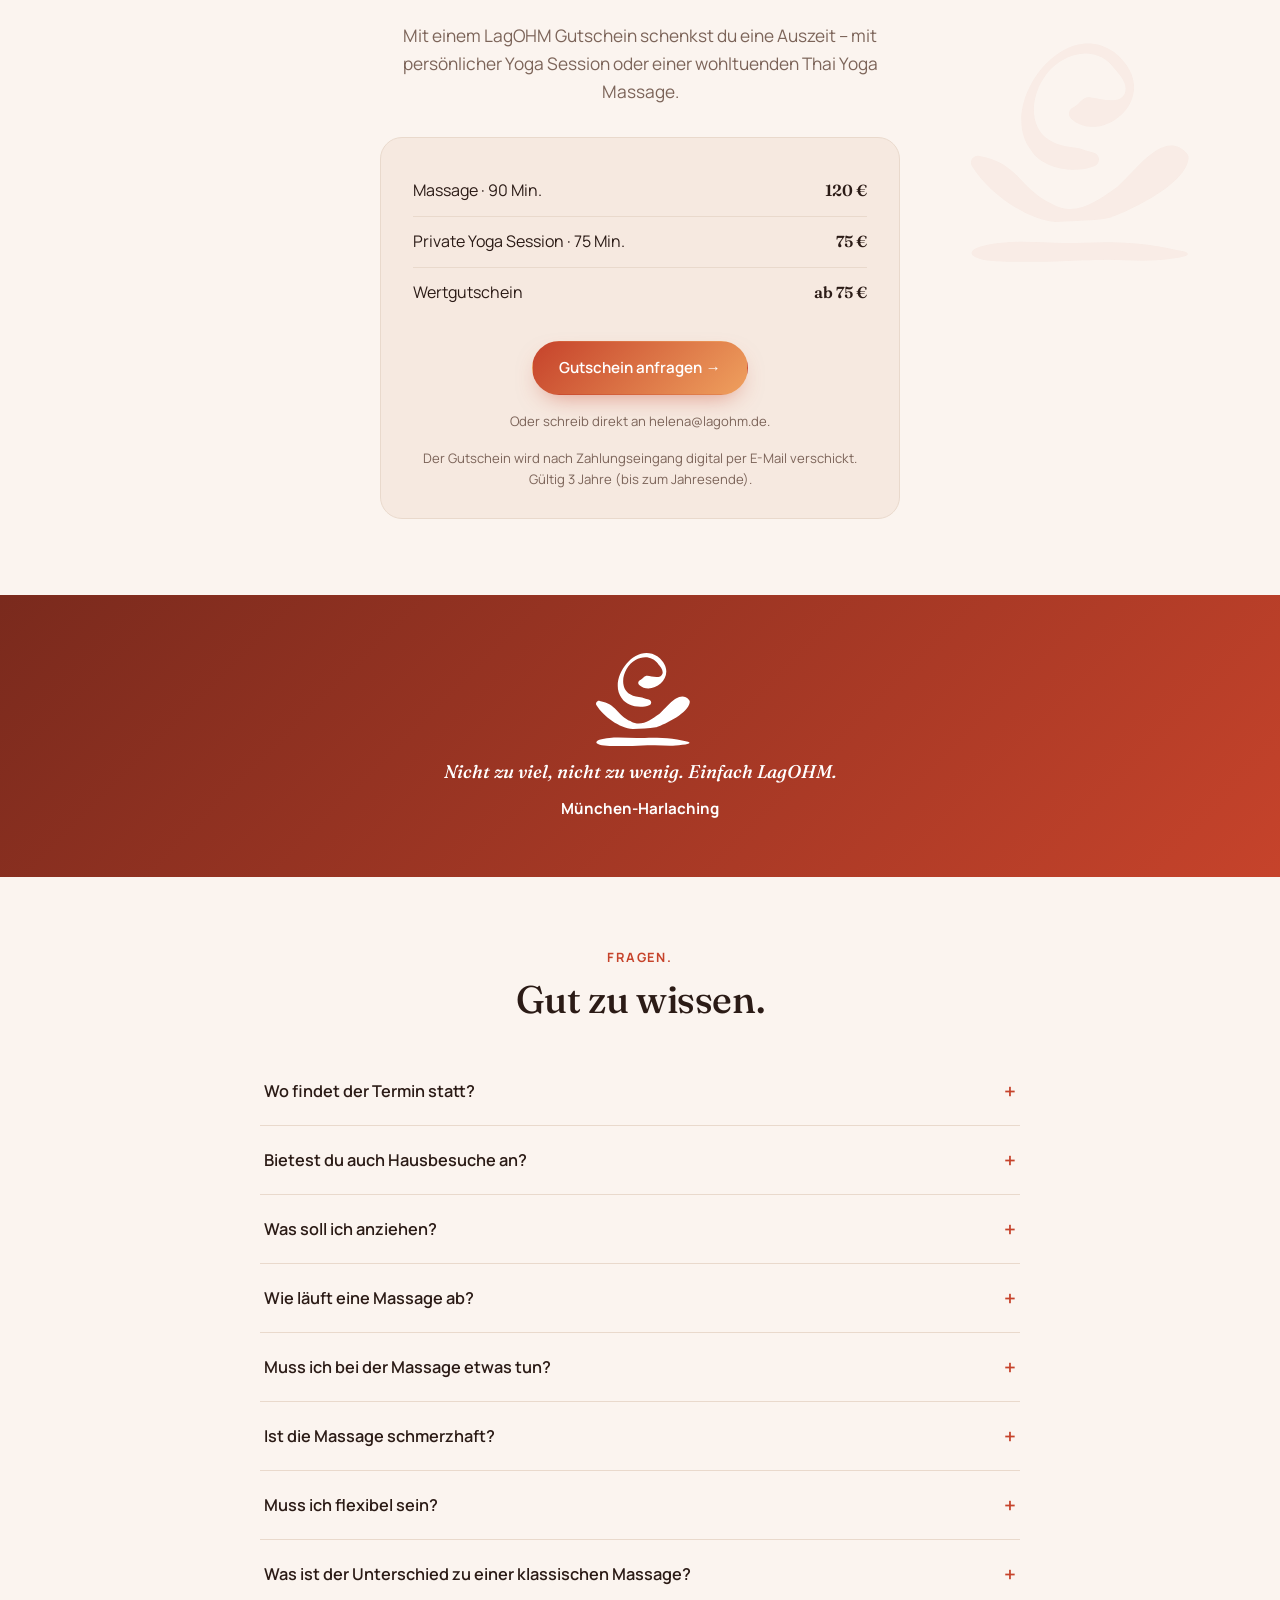
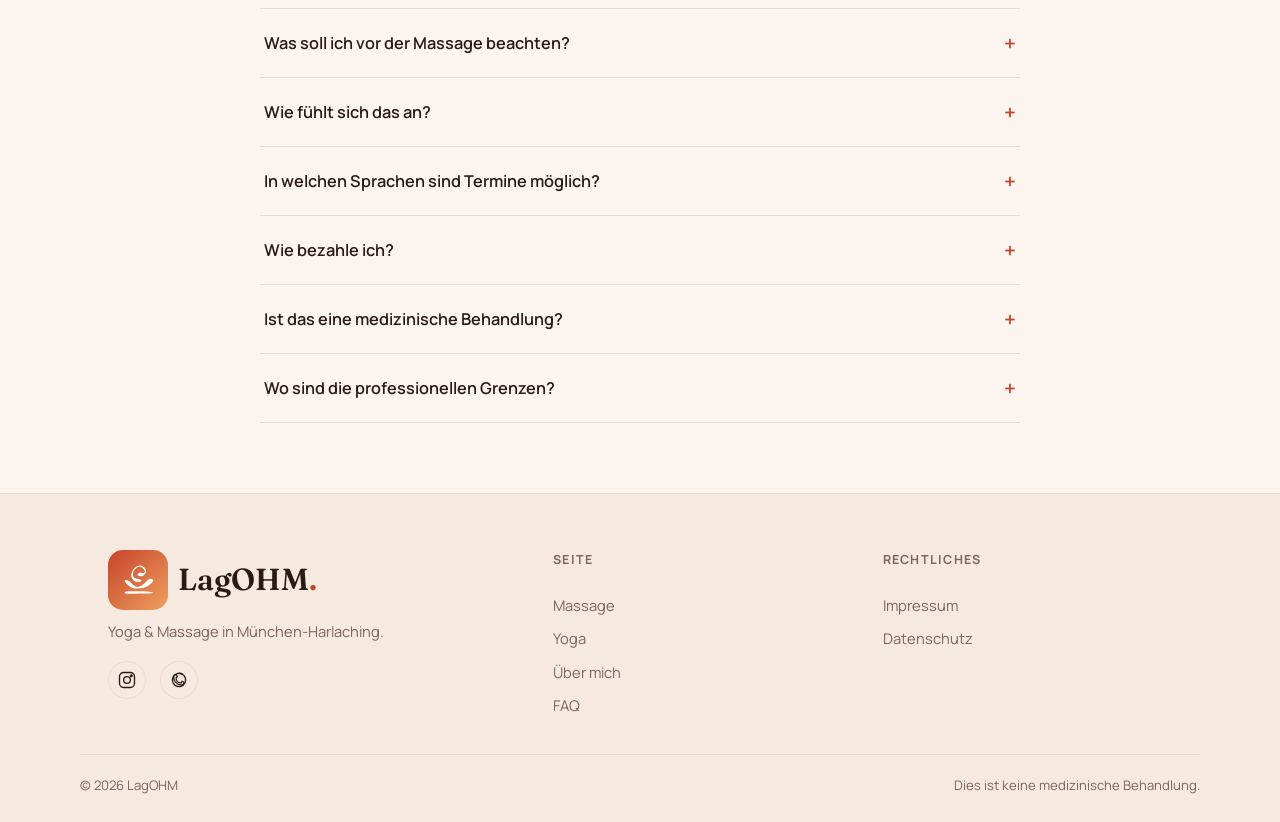
==== commit da224cb0: "Massage trio: "Loslassen" (EN "Let go") instead of Spüren, no repeat with the yoga row Co-Authored-B" ====
--- a/index.html
+++ b/index.html
@@ -107,7 +107,7 @@
         <div class="photo-trio">
           <figure><img src="images/massage-room.jpg" alt="Helena hält bei einer Kundin sanft den Kopf und Nacken" loading="lazy"><figcaption>Berühren</figcaption></figure>
           <figure><img src="images/massage-stretch.jpg" alt="Helena führt bei einer Kundin eine sanfte Knie-Rotation aus" loading="lazy"><figcaption>Bewegen</figcaption></figure>
-          <figure><img src="images/massage-twist.jpg" alt="Helena gibt einer Kundin sanften Druck auf die Schulter" loading="lazy"><figcaption>Spüren</figcaption></figure>
+          <figure><img src="images/massage-twist.jpg" alt="Helena gibt einer Kundin sanften Druck auf die Schulter" loading="lazy"><figcaption>Loslassen</figcaption></figure>
         </div>
 
         <div class="technique-list">
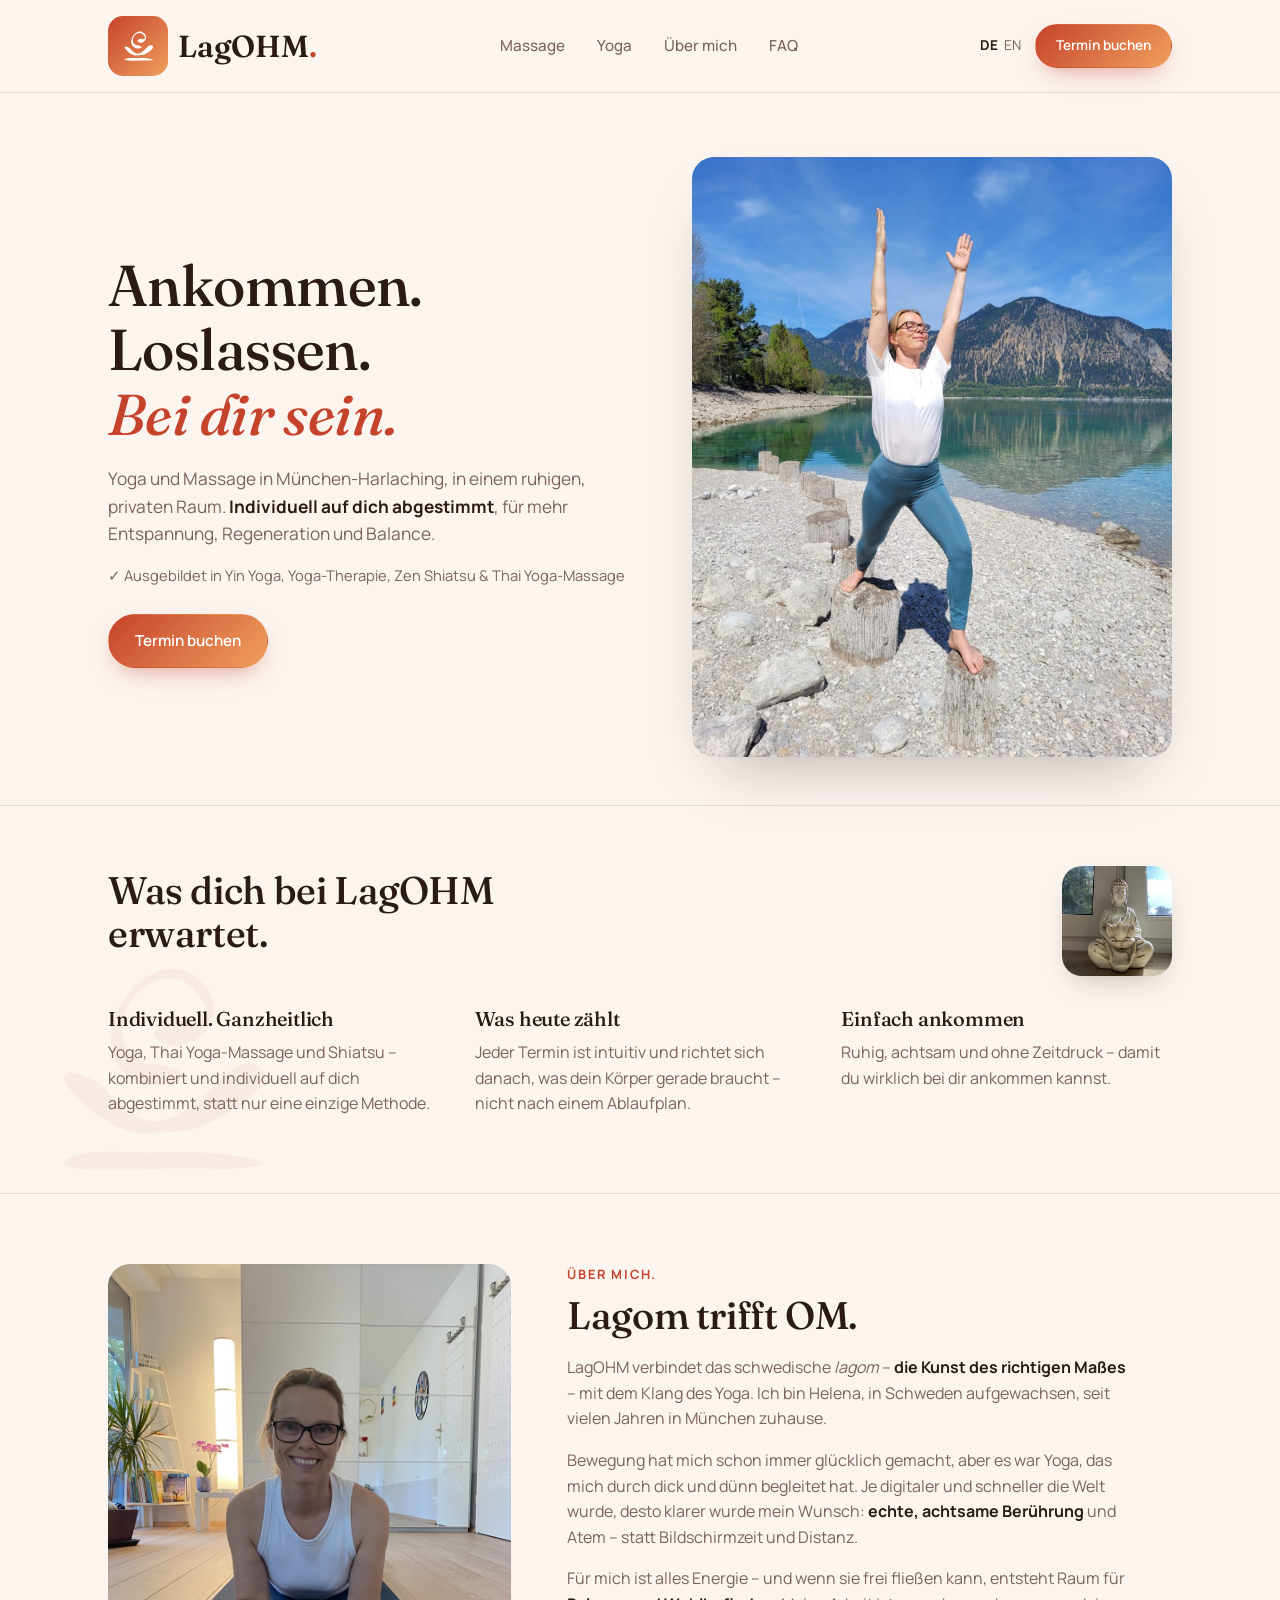
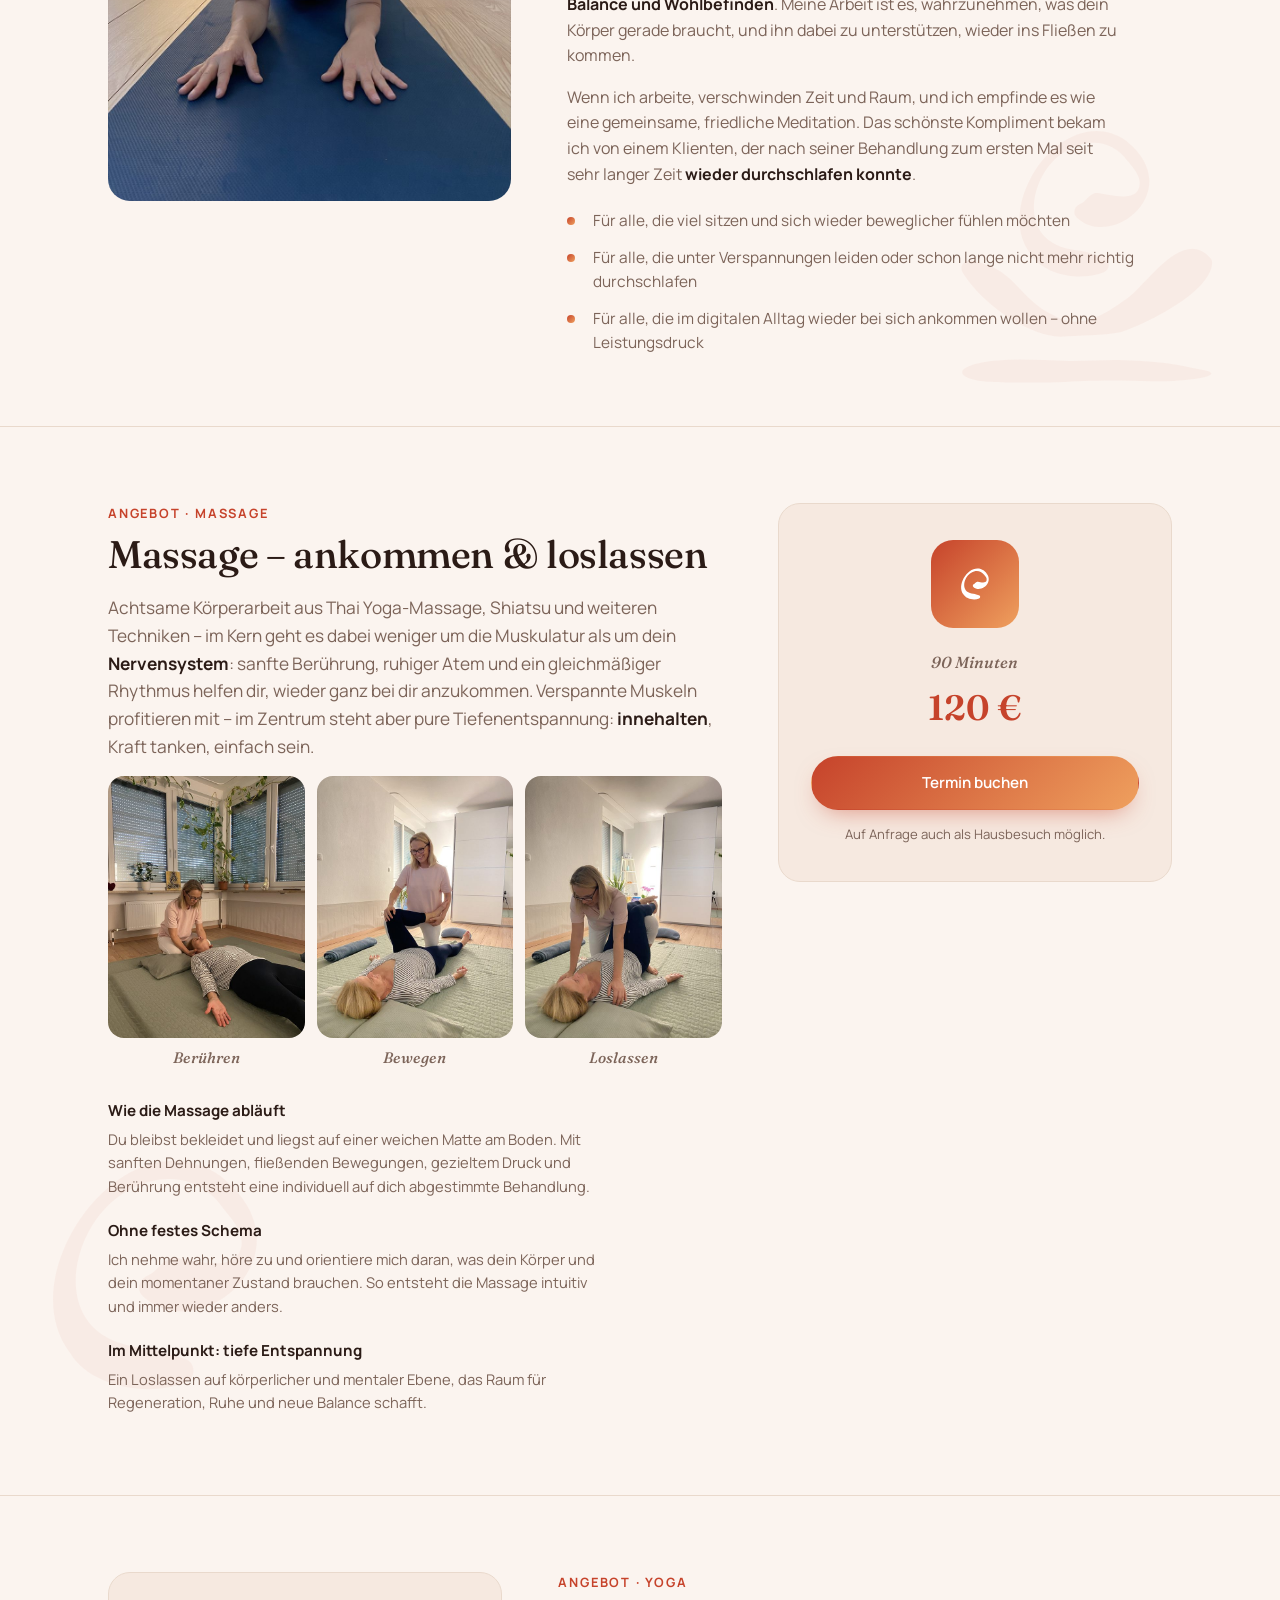
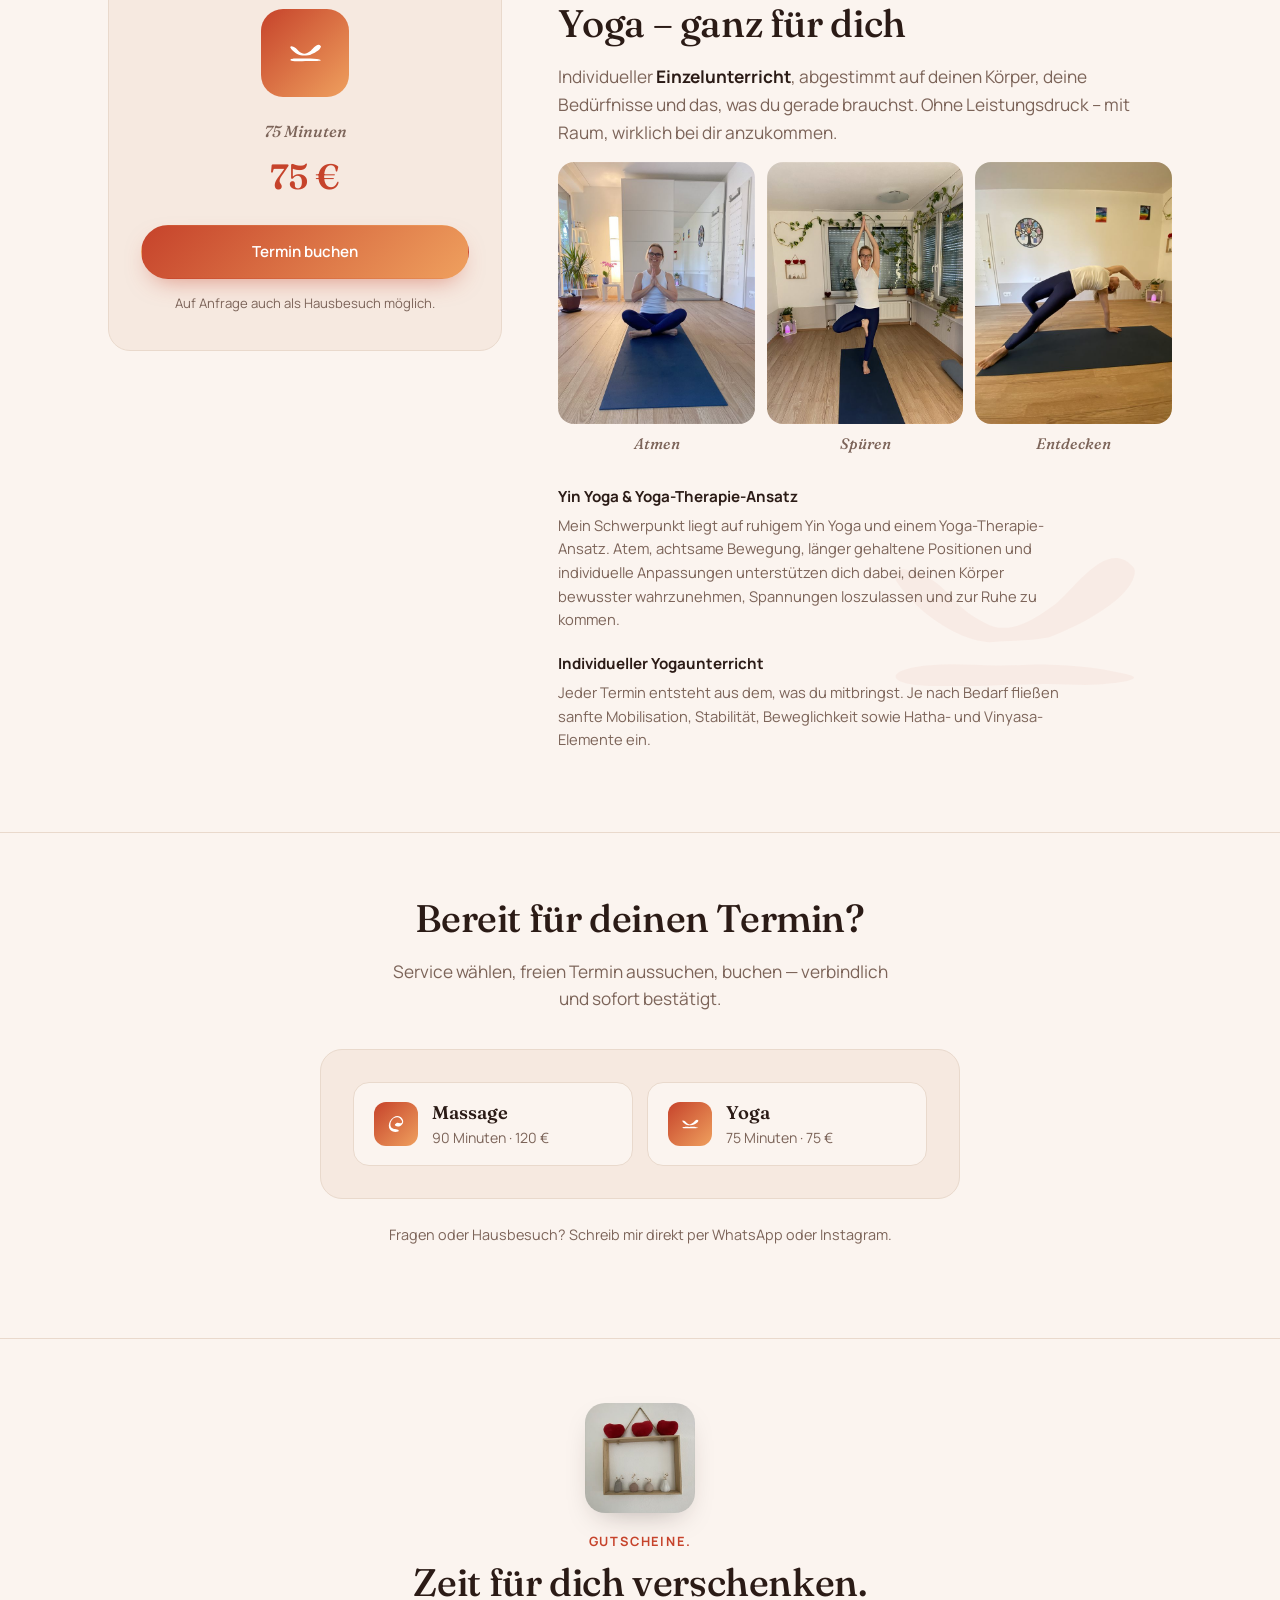
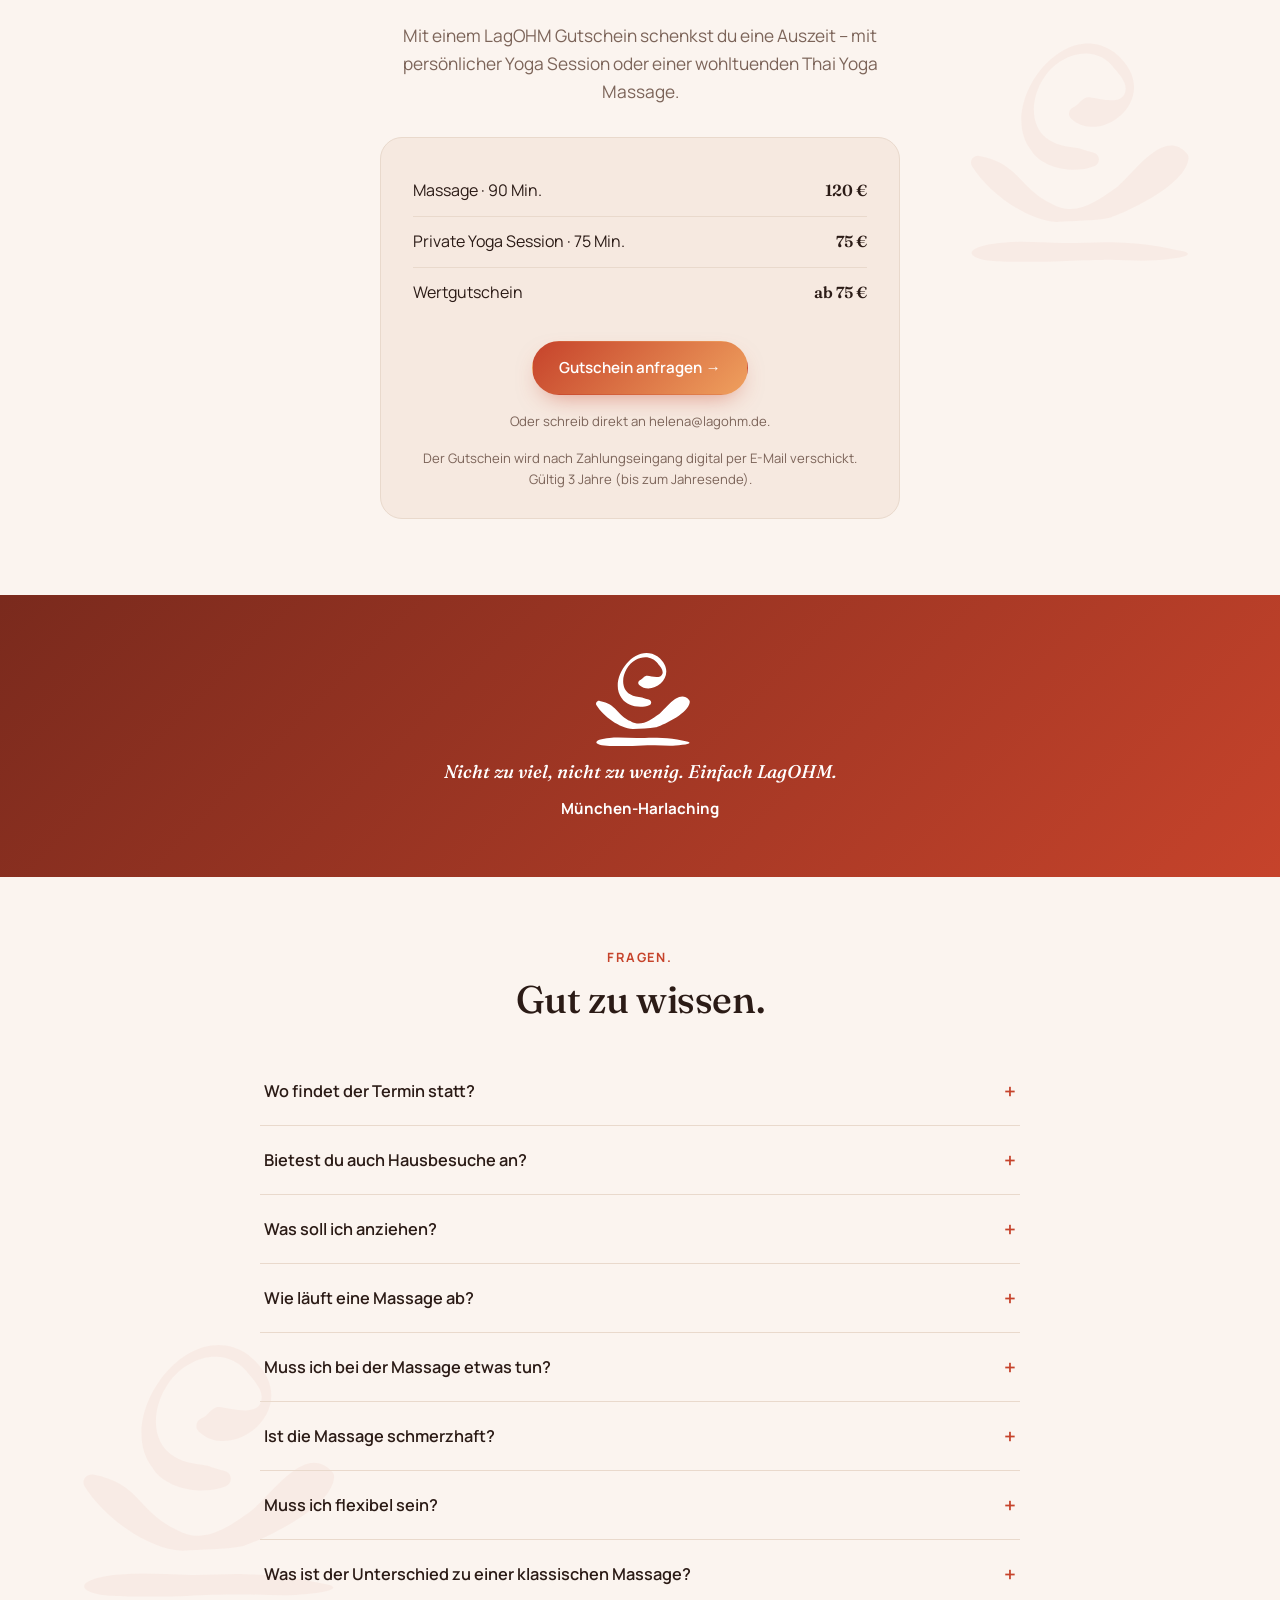
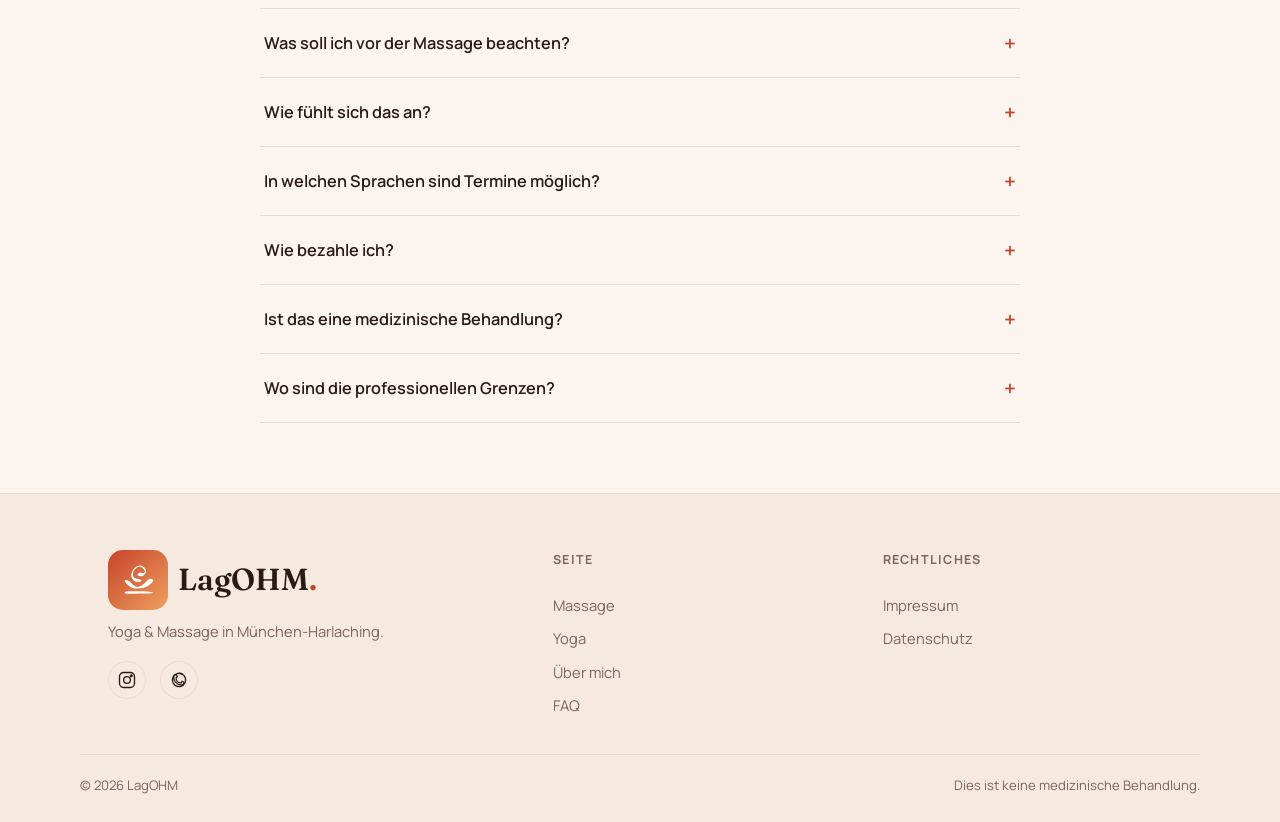
==== commit 67984be0: "Watermarks: full logo mark also on principles, about and FAQ Alternating sides down the page: princi" ====
--- a/index.html
+++ b/index.html
@@ -7,8 +7,8 @@
 <meta name="description" content="Yoga und Massage in München-Harlaching. Yin Yoga, Yoga-Therapie, Zen Shiatsu und Thai Yoga-Massage bei Helena – achtsam, ruhig, ganz für dich.">
 <link rel="icon" type="image/png" href="images/brand/lagohm-favicon-192.png">
 <link rel="apple-touch-icon" href="images/brand/lagohm-apple-touch-180.png">
-<link rel="stylesheet" href="css/style.css?v=20261005-3">
-<link rel="stylesheet" href="css/booking.css?v=20261005-3">
+<link rel="stylesheet" href="css/style.css?v=20261006">
+<link rel="stylesheet" href="css/booking.css?v=20261006">
 </head>
 <body>
 
@@ -436,7 +436,7 @@
   </div>
 </footer>
 
-<script src="js/script.js?v=20261005-3"></script>
-<script src="js/booking.js?v=20261005-3"></script>
+<script src="js/script.js?v=20261006"></script>
+<script src="js/booking.js?v=20261006"></script>
 </body>
 </html>
--- a/css/style.css
+++ b/css/style.css
@@ -187,9 +187,11 @@
 
 /* Large, faint logo-part watermarks (as on the flyer). The white SVG icons are tinted via CSS mask.
    overflow: clip (not hidden) so the sticky price panels keep working. */
-#massage, #yoga, .gift-section{ position: relative; overflow: clip; }
-#massage > .wrap, #yoga > .wrap, .gift-section > .wrap{ position: relative; z-index: 1; }
-#massage::before, #yoga::before, .gift-section::before{
+#massage, #yoga, .gift-section, .principles, .about, .faq{ position: relative; overflow: clip; }
+#massage > .wrap, #yoga > .wrap, .gift-section > .wrap,
+.principles > .wrap, .about > .wrap, .faq > .wrap{ position: relative; z-index: 1; }
+#massage::before, #yoga::before, .gift-section::before,
+.principles::before, .about::before, .faq::before{
   content:""; position:absolute; z-index:0; pointer-events:none;
   background: var(--accent-1); opacity:.045;
   -webkit-mask: var(--wm) center / contain no-repeat; mask: var(--wm) center / contain no-repeat;
@@ -197,6 +199,16 @@
 #massage::before{ --wm: url(../images/icon-massage-white.svg); width:340px; height:340px; left:-15px; bottom:50px; }
 #yoga::before{ --wm: url(../images/icon-yoga-white.svg); width:360px; height:360px; right:90px; bottom:30px; }
 .gift-section::before{ --wm: url(../images/icon-mark-white.svg); width:260px; height:225px; right:6%; top:300px; }
+/* The full logo mark, alternating sides down the page */
+.principles::before, .about::before, .faq::before{ --wm: url(../images/icon-mark-white.svg); }
+.principles::before{ width:240px; height:208px; left:3%; bottom:20px; }
+.about::before{ width:300px; height:260px; right:4%; bottom:40px; }
+.faq::before{ width:300px; height:260px; left:4%; top:38%; }
+@media (max-width: 760px){
+  .principles::before{ width:160px; height:139px; left:-40px; bottom:10px; }
+  .about::before{ width:190px; height:165px; right:-40px; bottom:30px; }
+  .faq::before{ width:190px; height:165px; left:-50px; top:30%; }
+}
 @media (max-width: 760px){
   #massage::before{ width:220px; height:220px; left:-60px; bottom:40px; }
   #yoga::before{ width:230px; height:230px; right:20px; bottom:20px; }
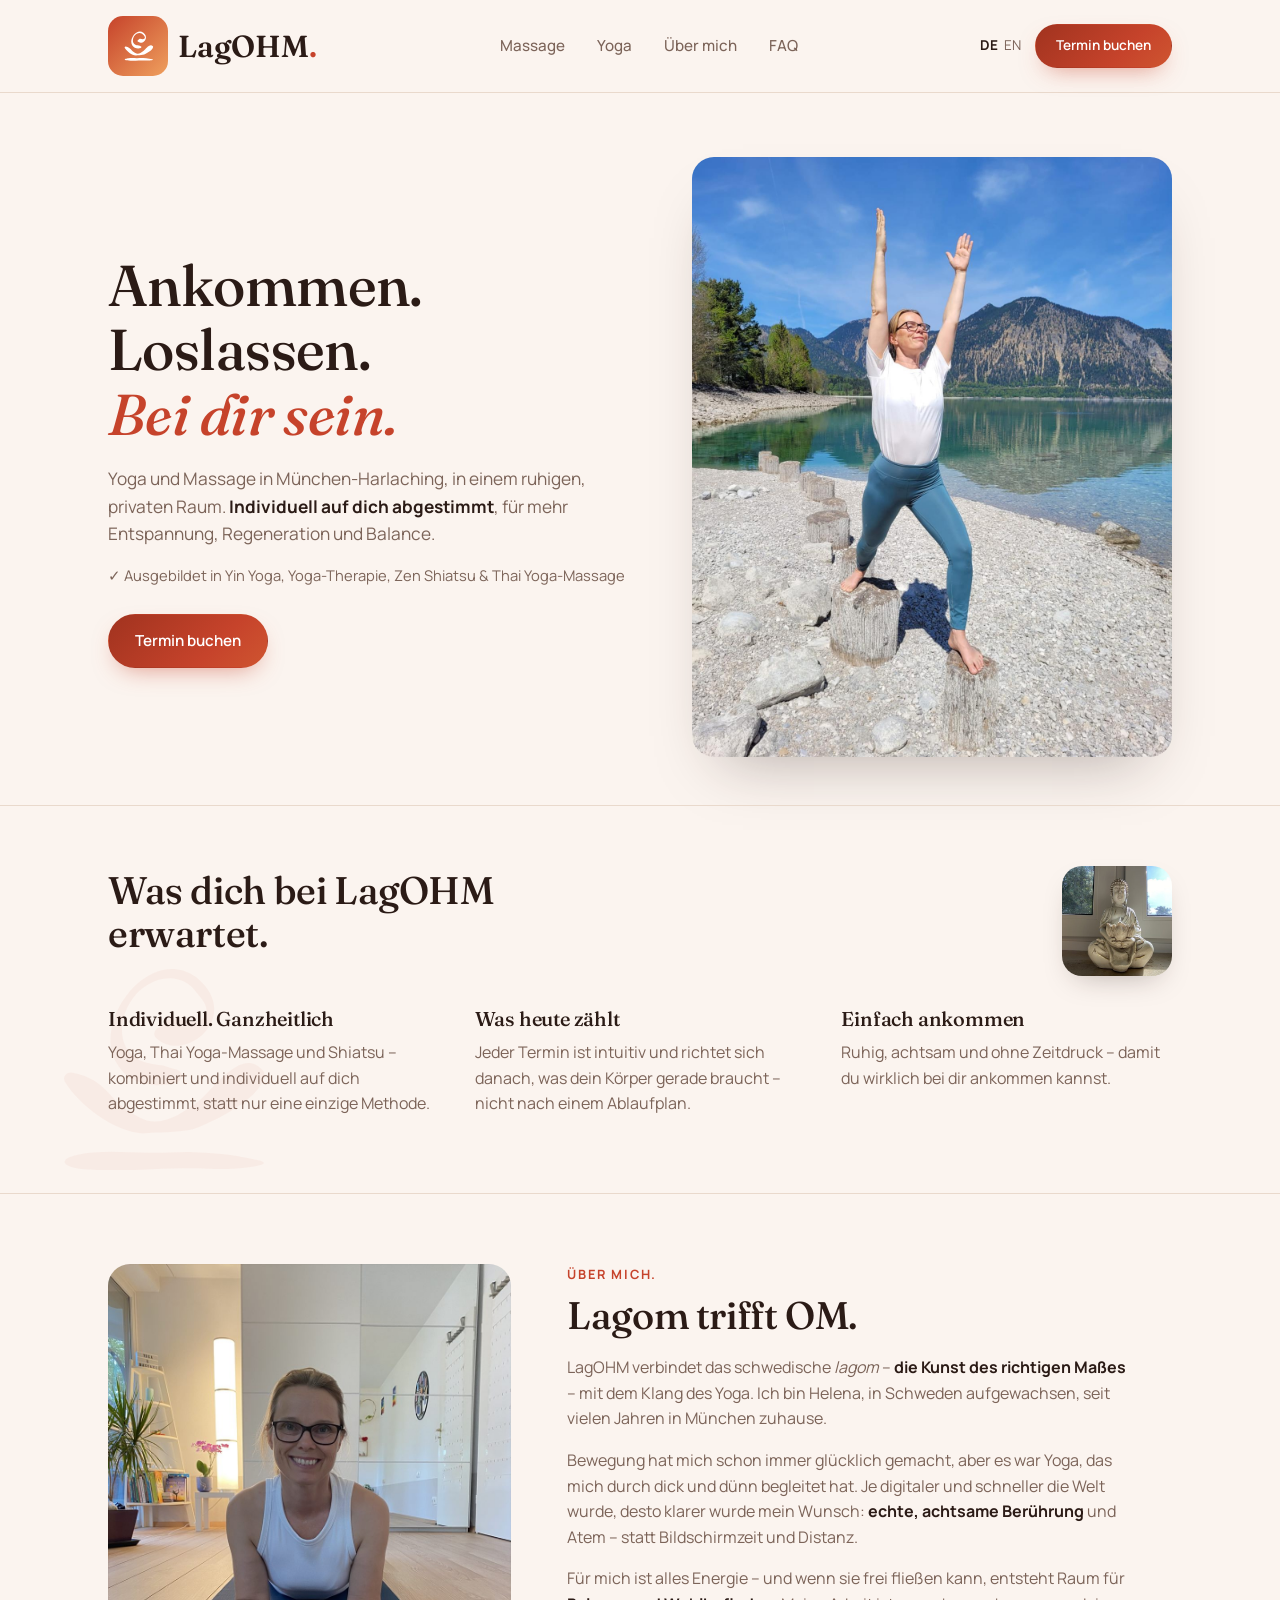
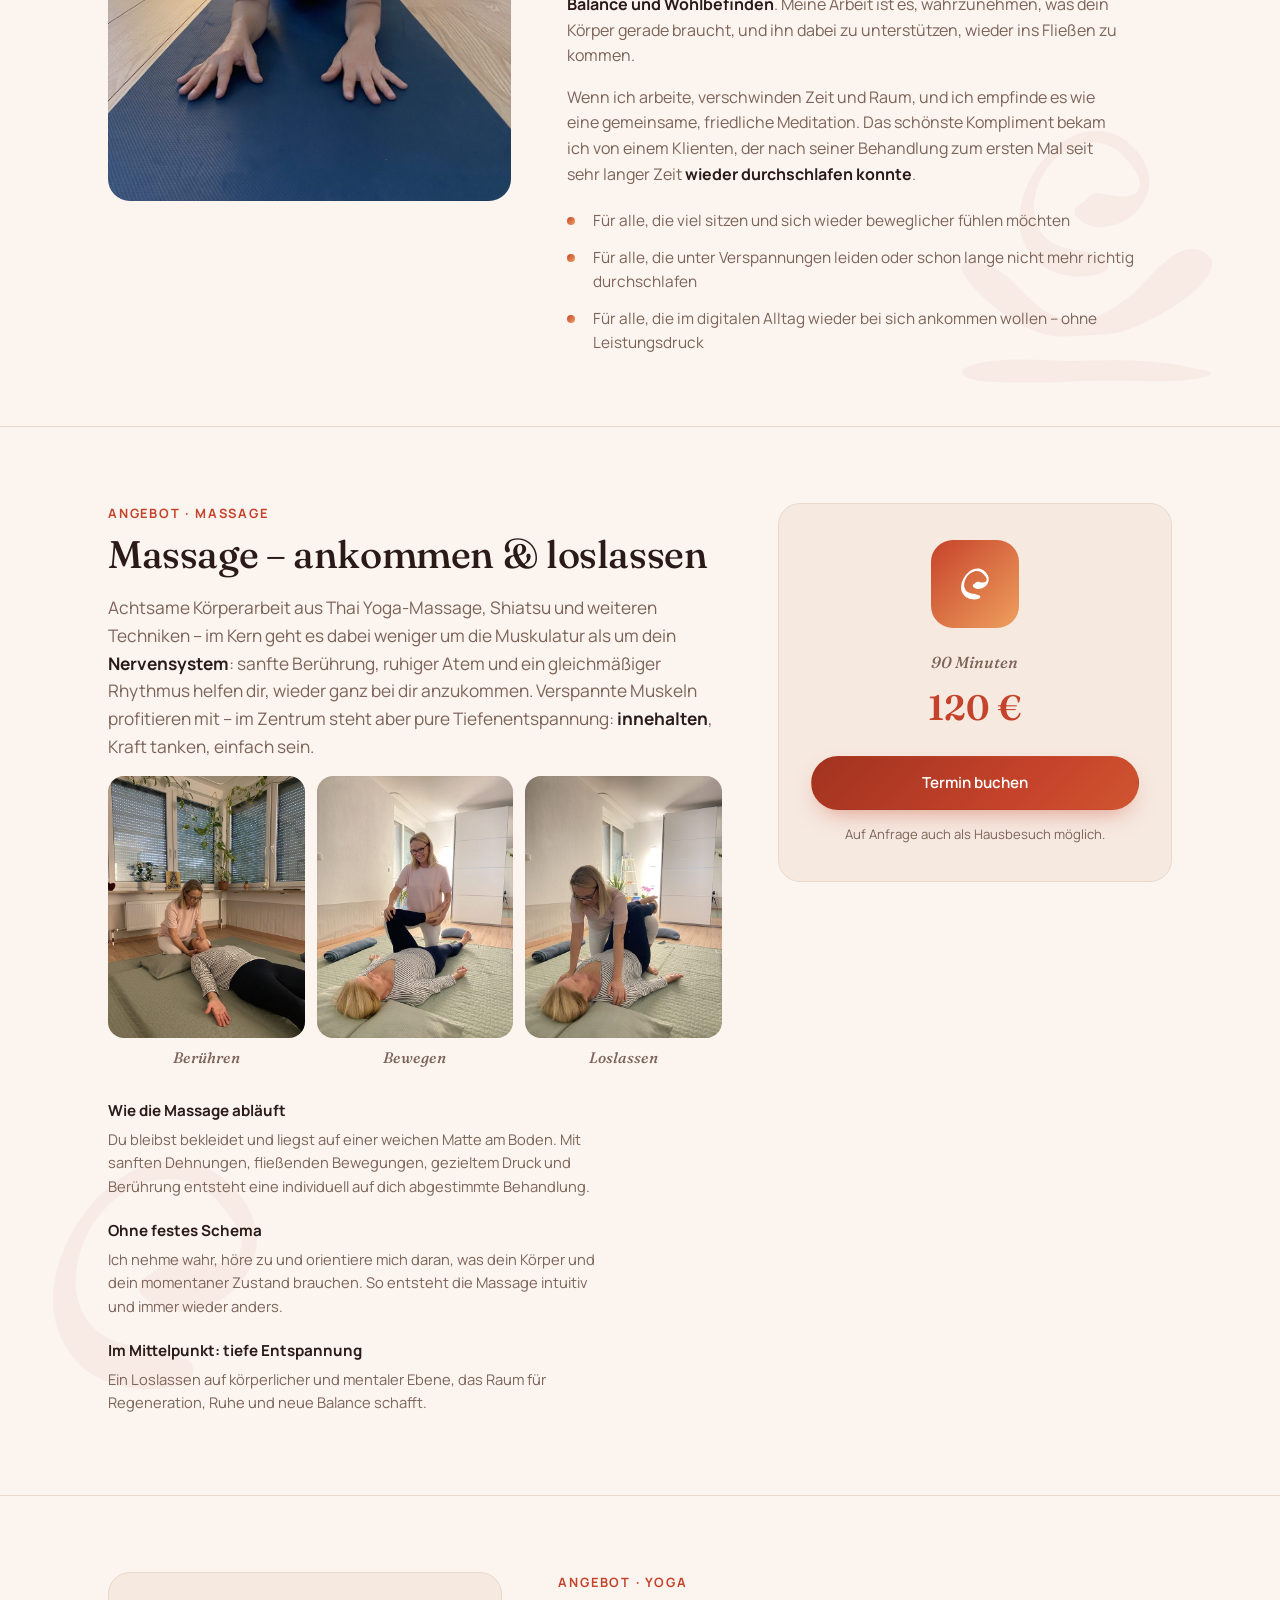
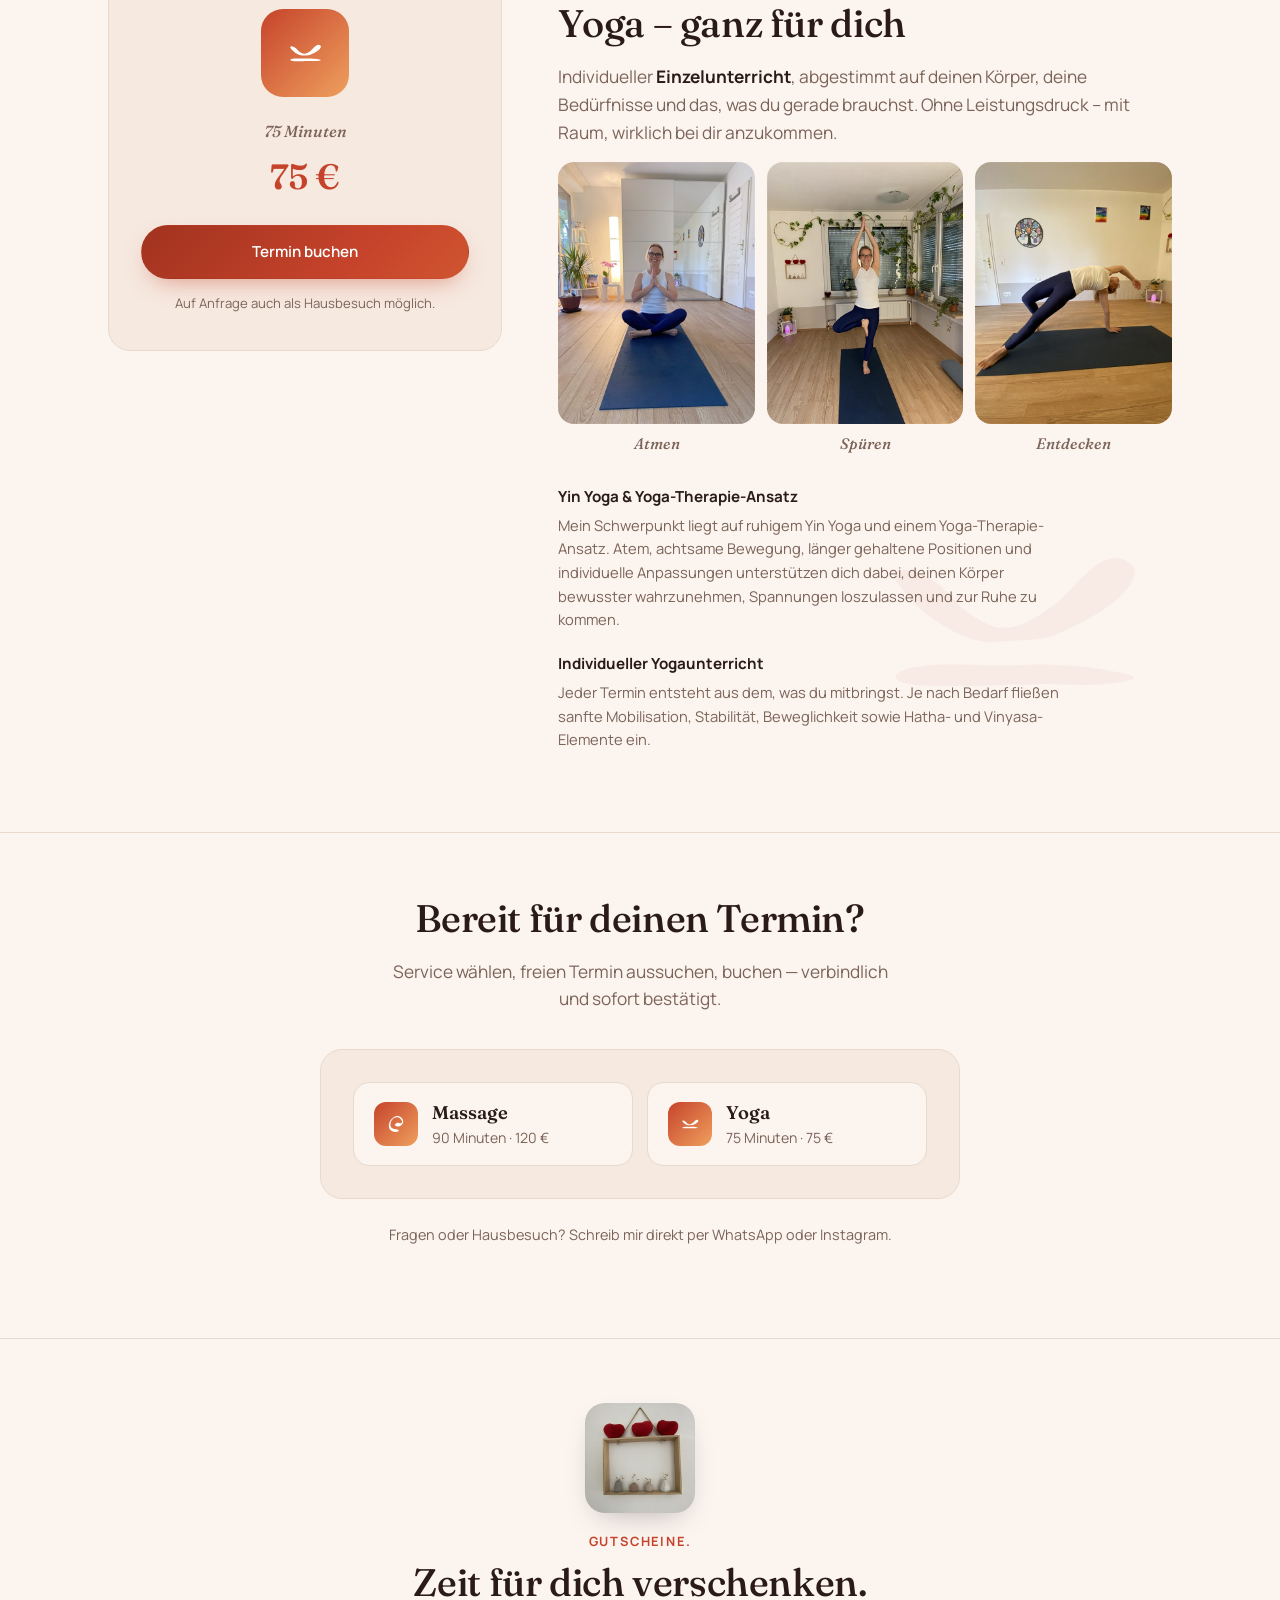
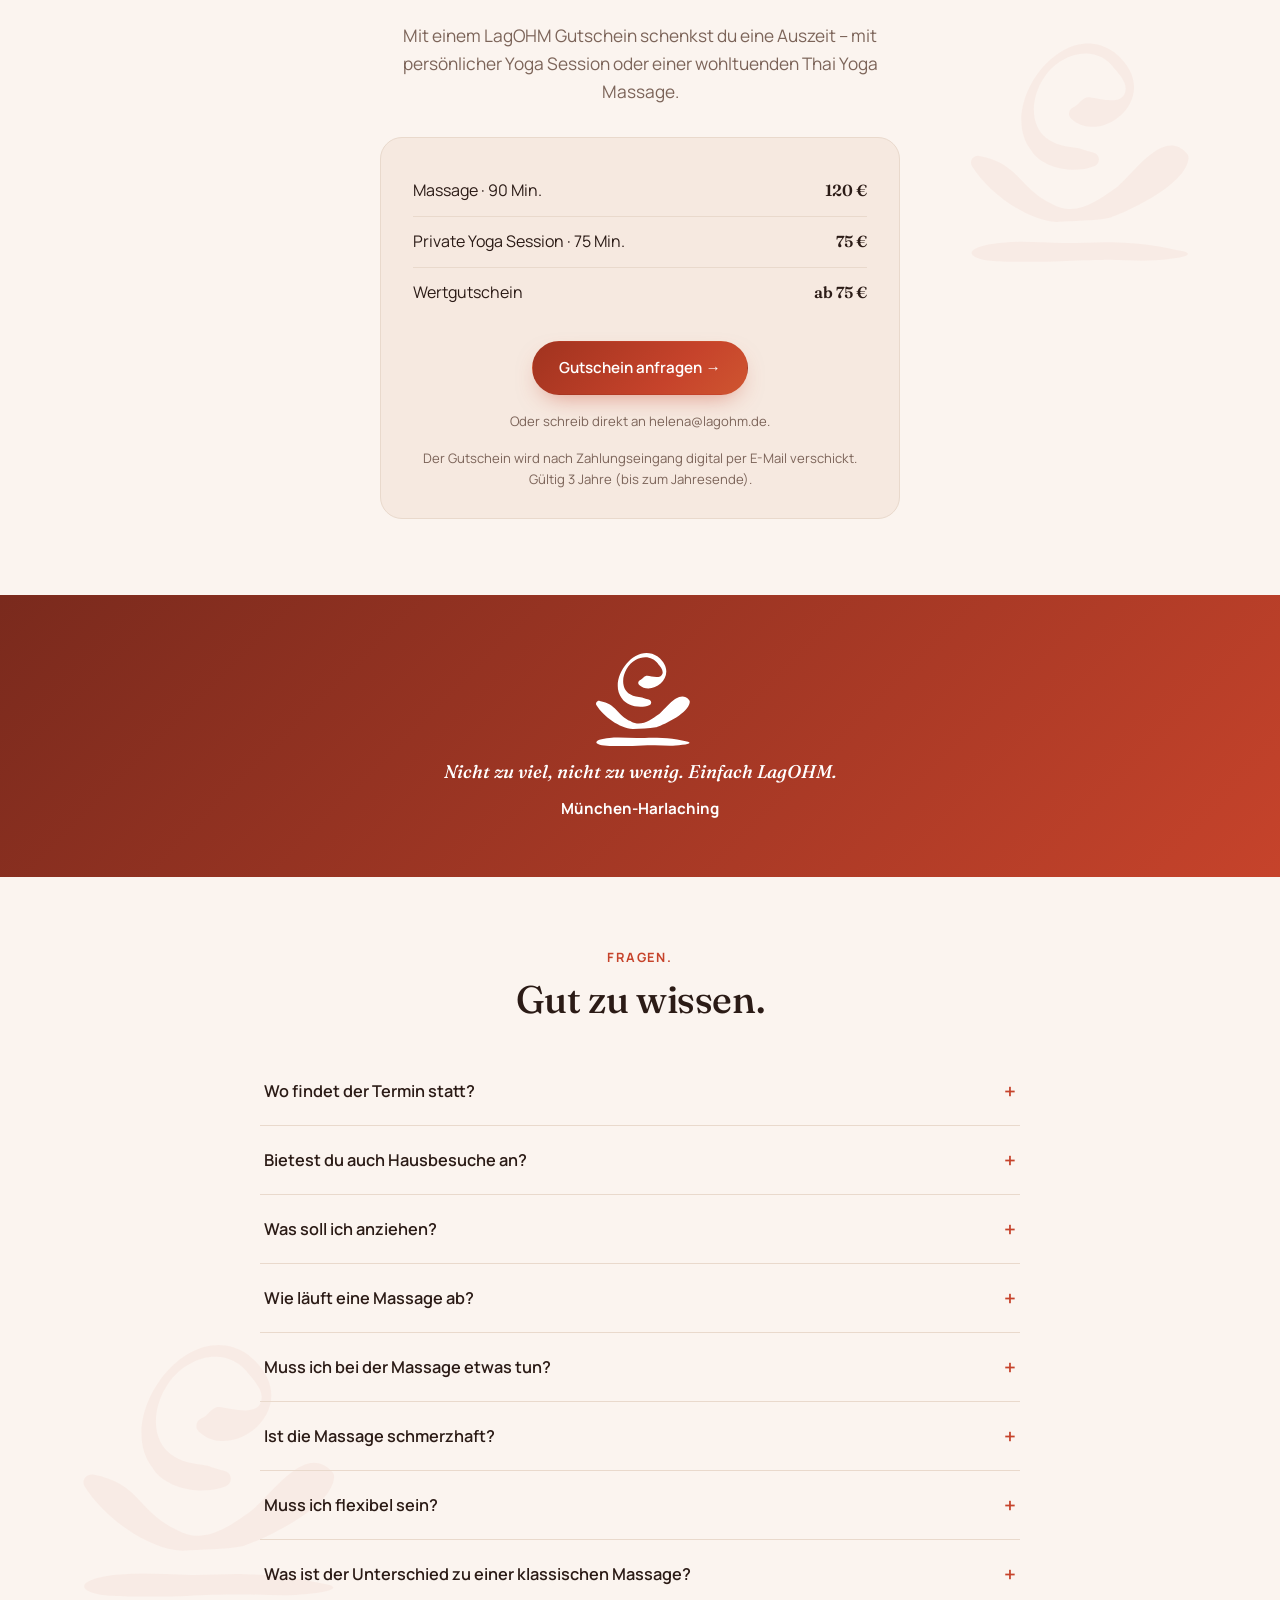
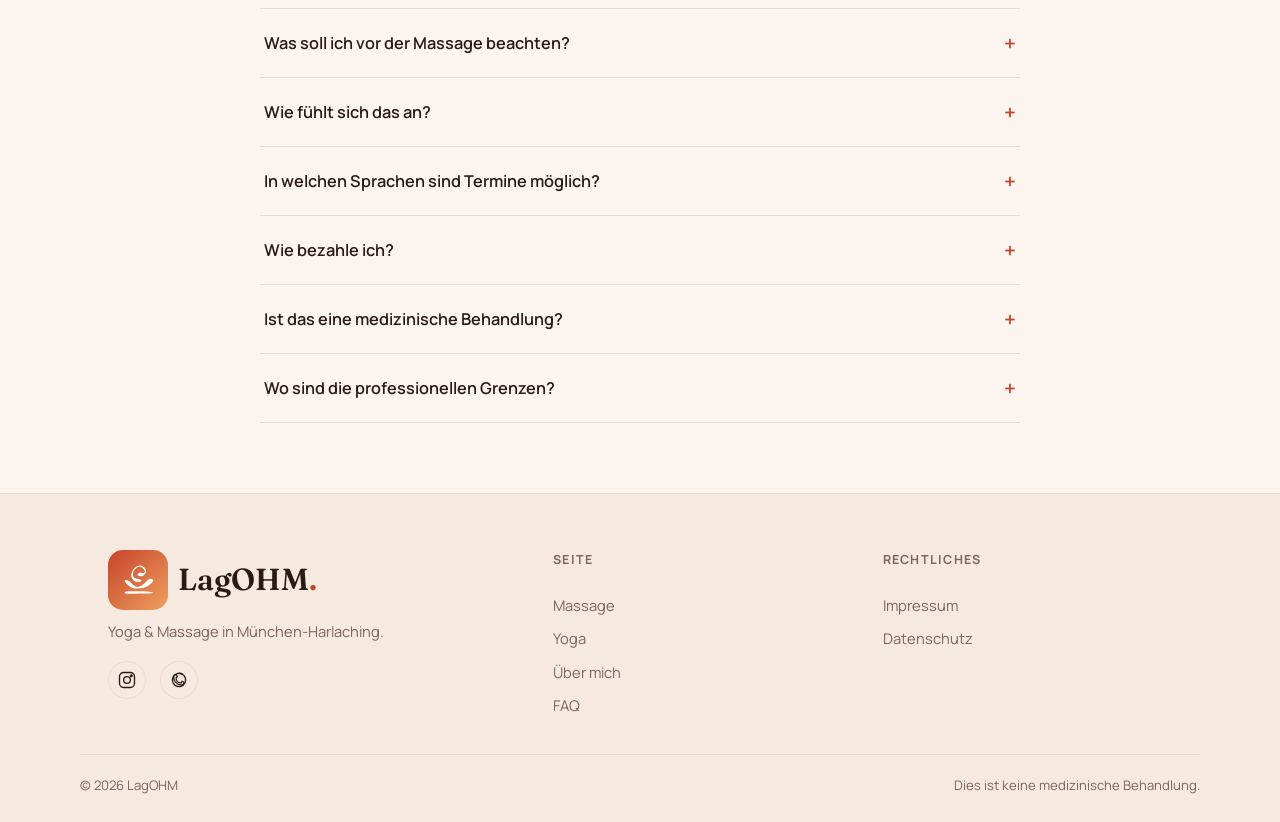
==== commit 4b5922ea: "Buttons: deeper brand gradient so white text stays readable Co-Authored-By: Claude Opus 5.5 <noreply" ====
--- a/index.html
+++ b/index.html
@@ -7,8 +7,8 @@
 <meta name="description" content="Yoga und Massage in München-Harlaching. Yin Yoga, Yoga-Therapie, Zen Shiatsu und Thai Yoga-Massage bei Helena – achtsam, ruhig, ganz für dich.">
 <link rel="icon" type="image/png" href="images/brand/lagohm-favicon-192.png">
 <link rel="apple-touch-icon" href="images/brand/lagohm-apple-touch-180.png">
-<link rel="stylesheet" href="css/style.css?v=20261006">
-<link rel="stylesheet" href="css/booking.css?v=20261006">
+<link rel="stylesheet" href="css/style.css?v=20261006-2">
+<link rel="stylesheet" href="css/booking.css?v=20261006-2">
 </head>
 <body>
 
@@ -436,7 +436,7 @@
   </div>
 </footer>
 
-<script src="js/script.js?v=20261006"></script>
-<script src="js/booking.js?v=20261006"></script>
+<script src="js/script.js?v=20261006-2"></script>
+<script src="js/booking.js?v=20261006-2"></script>
 </body>
 </html>
--- a/css/style.css
+++ b/css/style.css
@@ -81,8 +81,10 @@
   border: 1px solid transparent;
   transition: transform .15s ease, box-shadow .15s ease, opacity .15s ease;
 }
+/* Buttons use a deeper version of the brand gradient, so the white text stays readable
+   end to end (the light apricot end of --grad is too pale behind white text). */
 .btn-primary{
-  background: var(--grad);
+  background: linear-gradient(135deg, #A1331F 0%, var(--accent-1) 65%, #CF5530 100%);
   color: var(--white);
   box-shadow: 0 10px 24px -10px rgba(198,67,43,.55);
 }
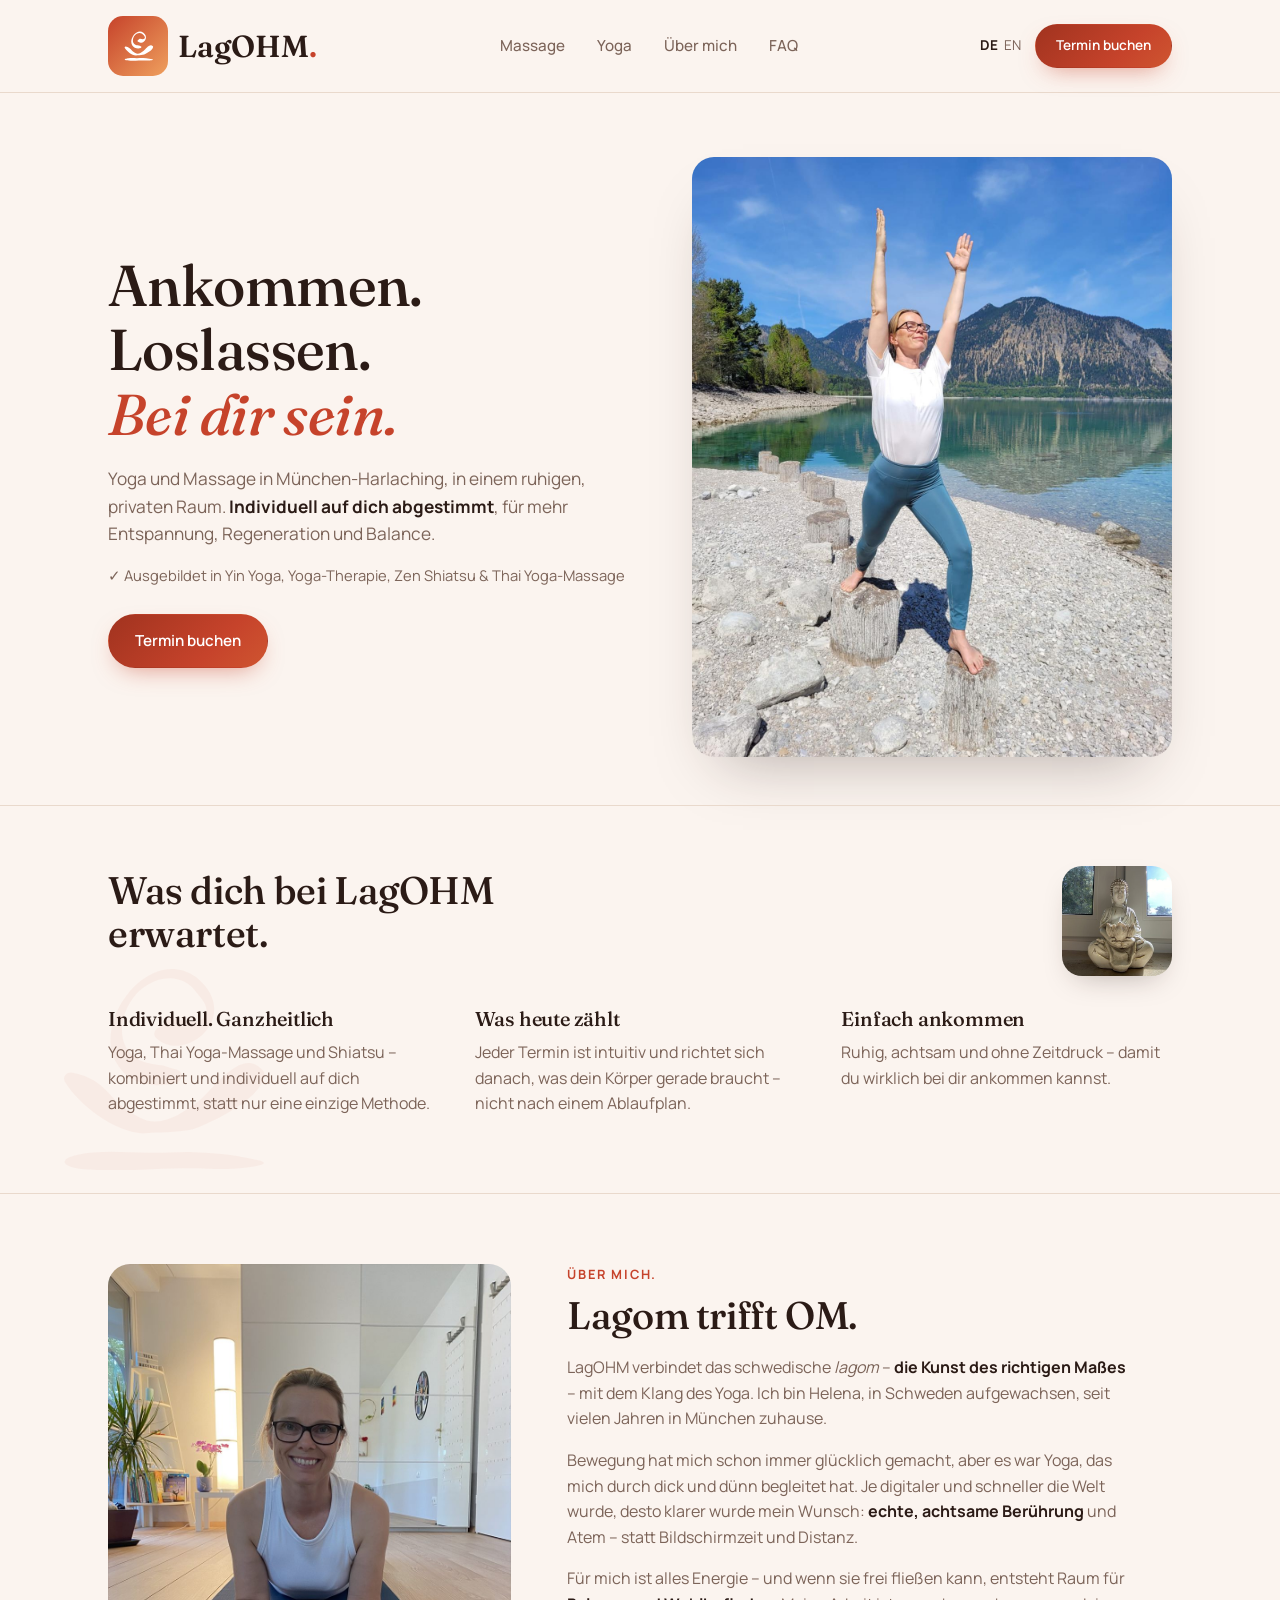
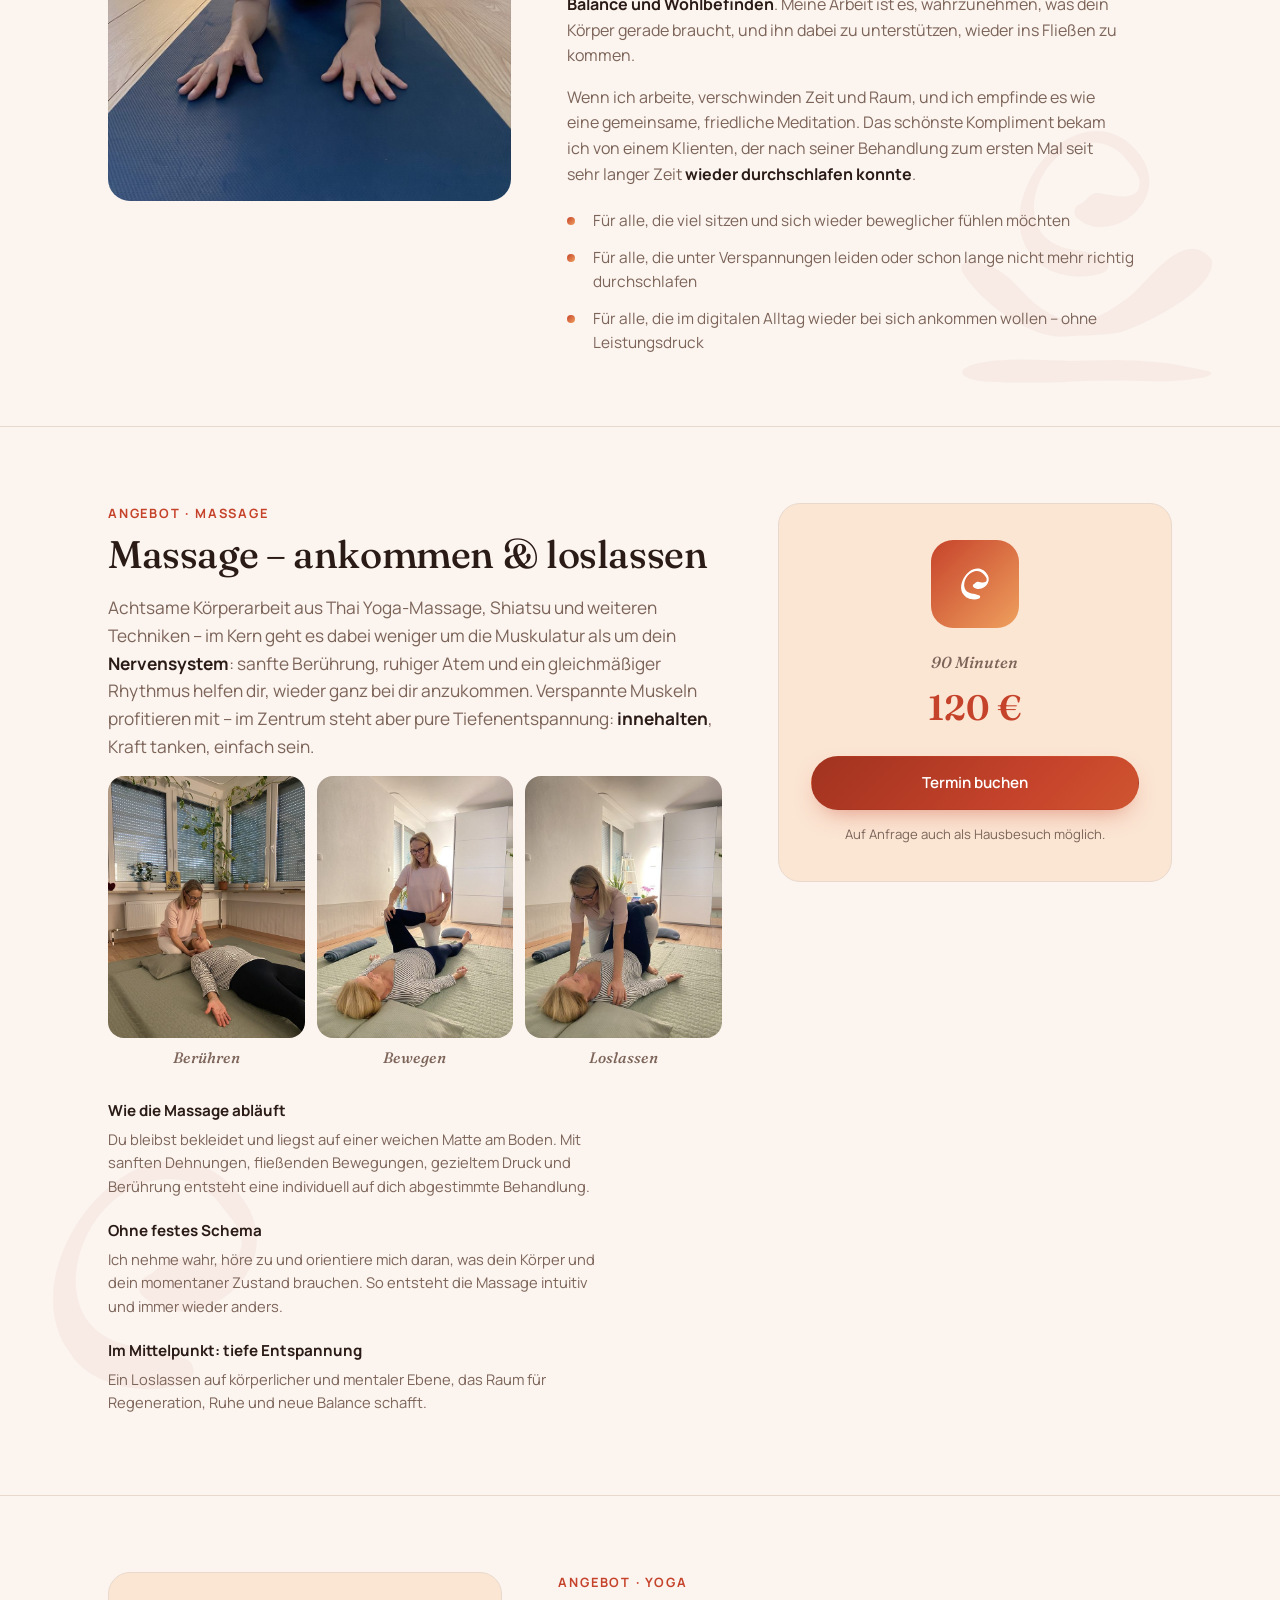
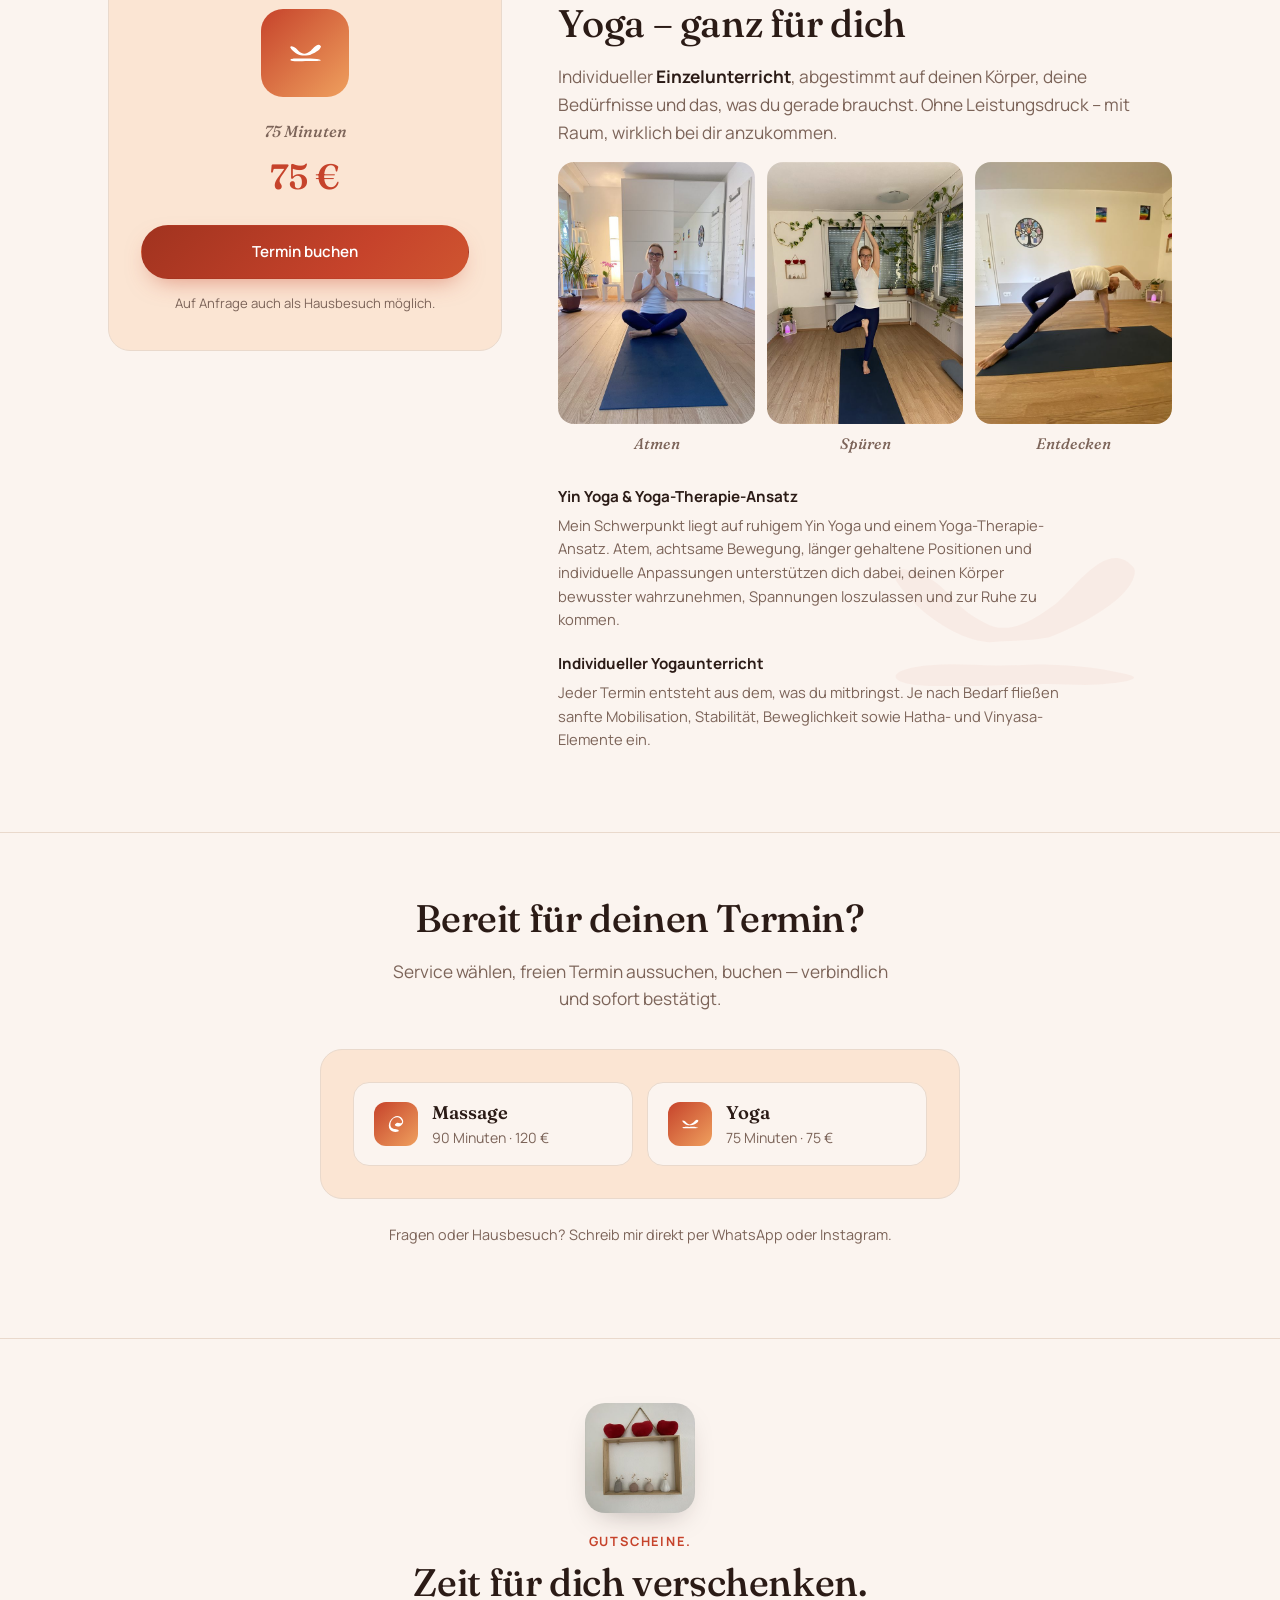
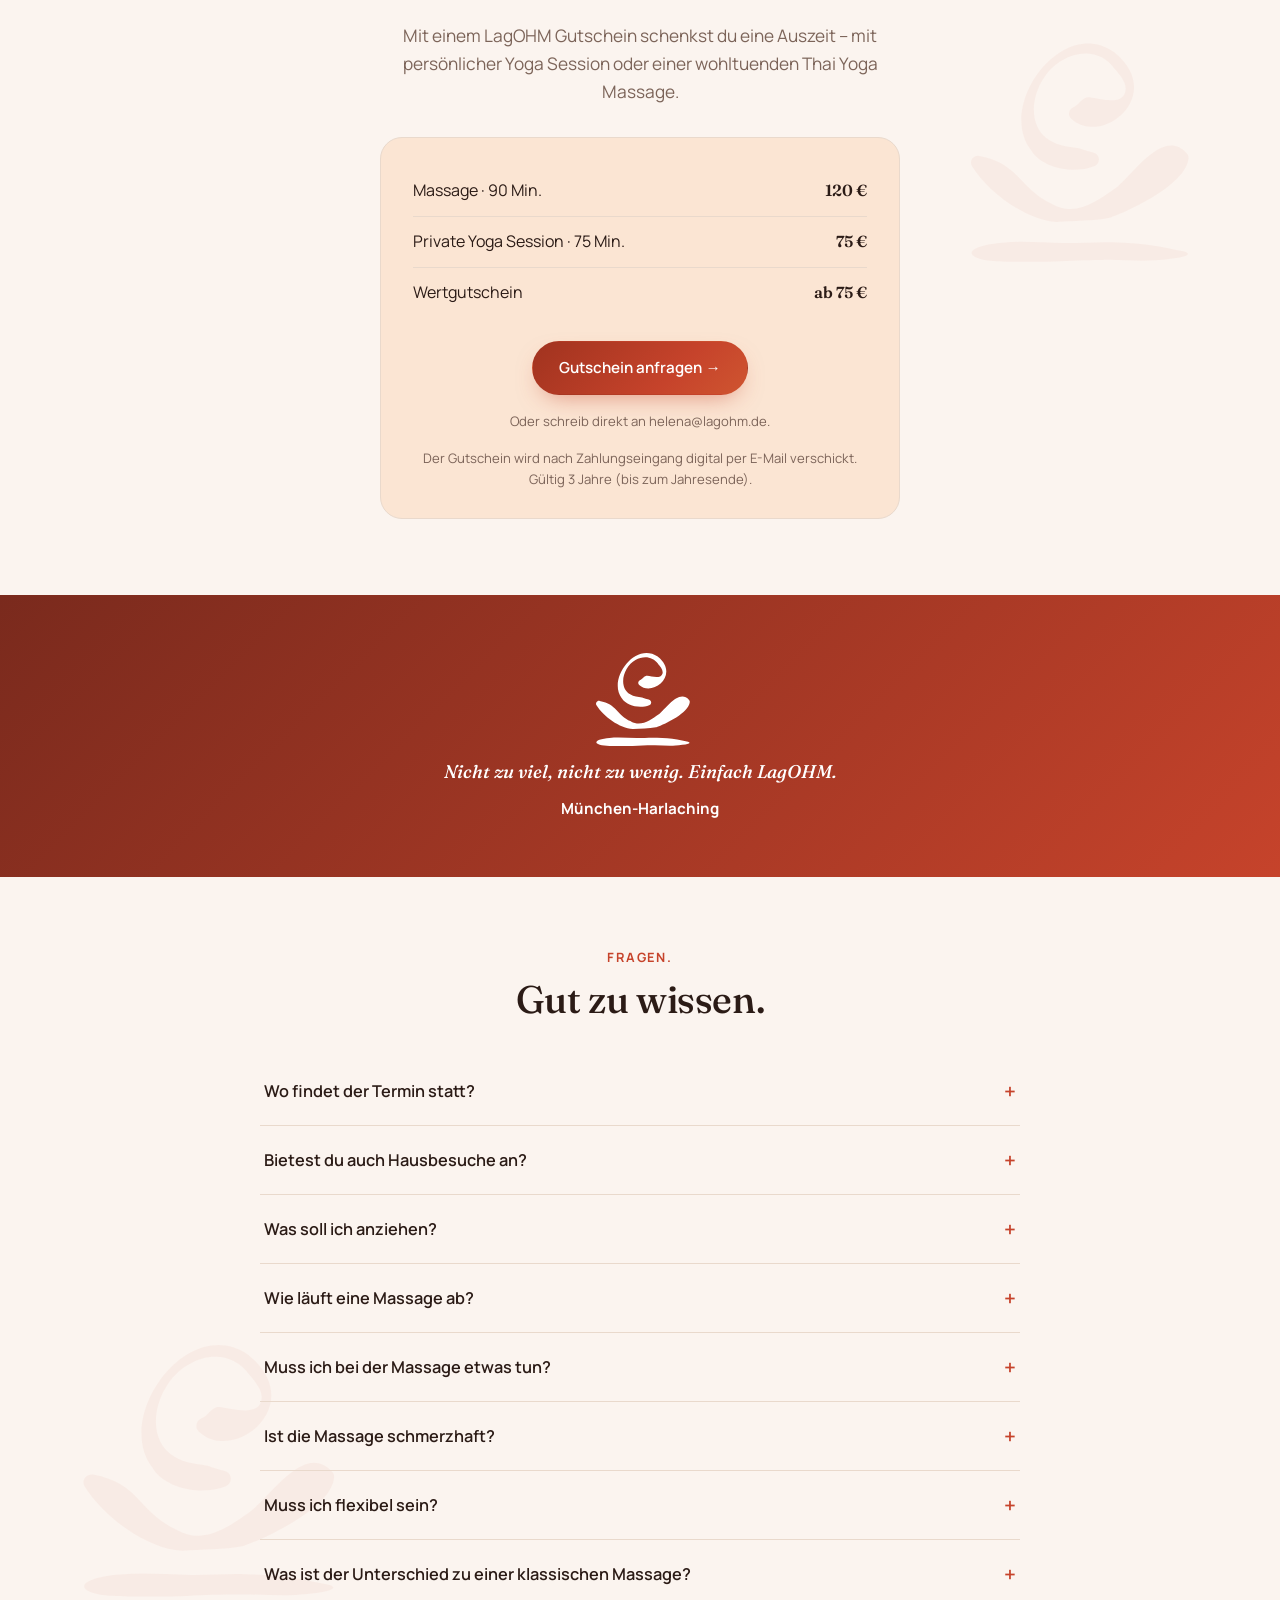
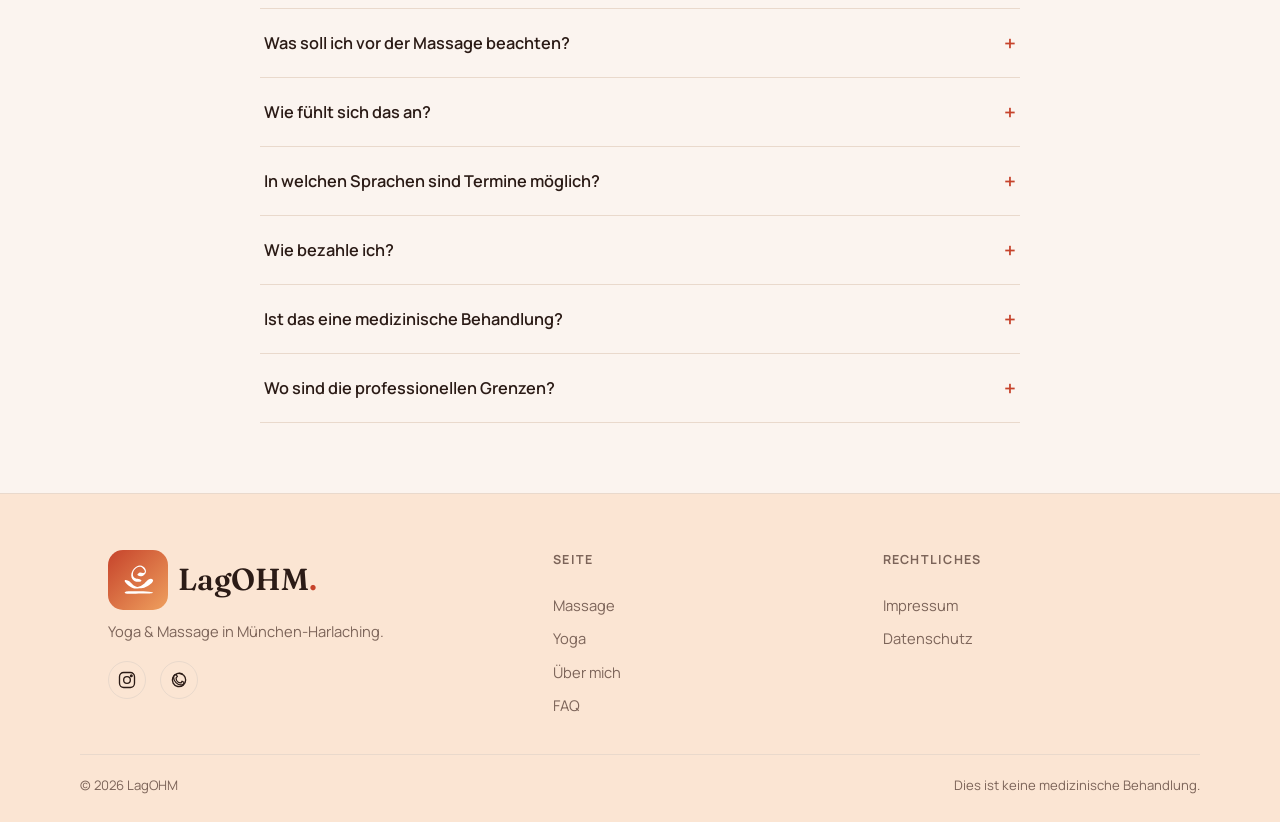
==== commit 8ac7c4d4: "Bust browser cache for retouched massage photos Co-Authored-By: Claude Opus 5.5 <noreply@anthropic.c" ====
--- a/index.html
+++ b/index.html
@@ -106,8 +106,8 @@
 
         <div class="photo-trio">
           <figure><img src="images/massage-room.jpg" alt="Helena hält bei einer Kundin sanft den Kopf und Nacken" loading="lazy"><figcaption>Berühren</figcaption></figure>
-          <figure><img src="images/massage-stretch.jpg" alt="Helena führt bei einer Kundin eine sanfte Knie-Rotation aus" loading="lazy"><figcaption>Bewegen</figcaption></figure>
-          <figure><img src="images/massage-twist.jpg" alt="Helena gibt einer Kundin sanften Druck auf die Schulter" loading="lazy"><figcaption>Loslassen</figcaption></figure>
+          <figure><img src="images/massage-stretch.jpg?v=20261006" alt="Helena führt bei einer Kundin eine sanfte Knie-Rotation aus" loading="lazy"><figcaption>Bewegen</figcaption></figure>
+          <figure><img src="images/massage-twist.jpg?v=20261006" alt="Helena gibt einer Kundin sanften Druck auf die Schulter" loading="lazy"><figcaption>Loslassen</figcaption></figure>
         </div>
 
         <div class="technique-list">
--- a/css/style.css
+++ b/css/style.css
@@ -8,7 +8,7 @@
 
 :root{
   --bg: #FBF4EF;
-  --bg-card: #F6E9E0;
+  --bg-card: #FBE5D3; /* soft apricot: cards, panels, footer */
   --ink: #2B1B16;
   --ink-soft: #7C6459;
   --line: #E9D9CC;
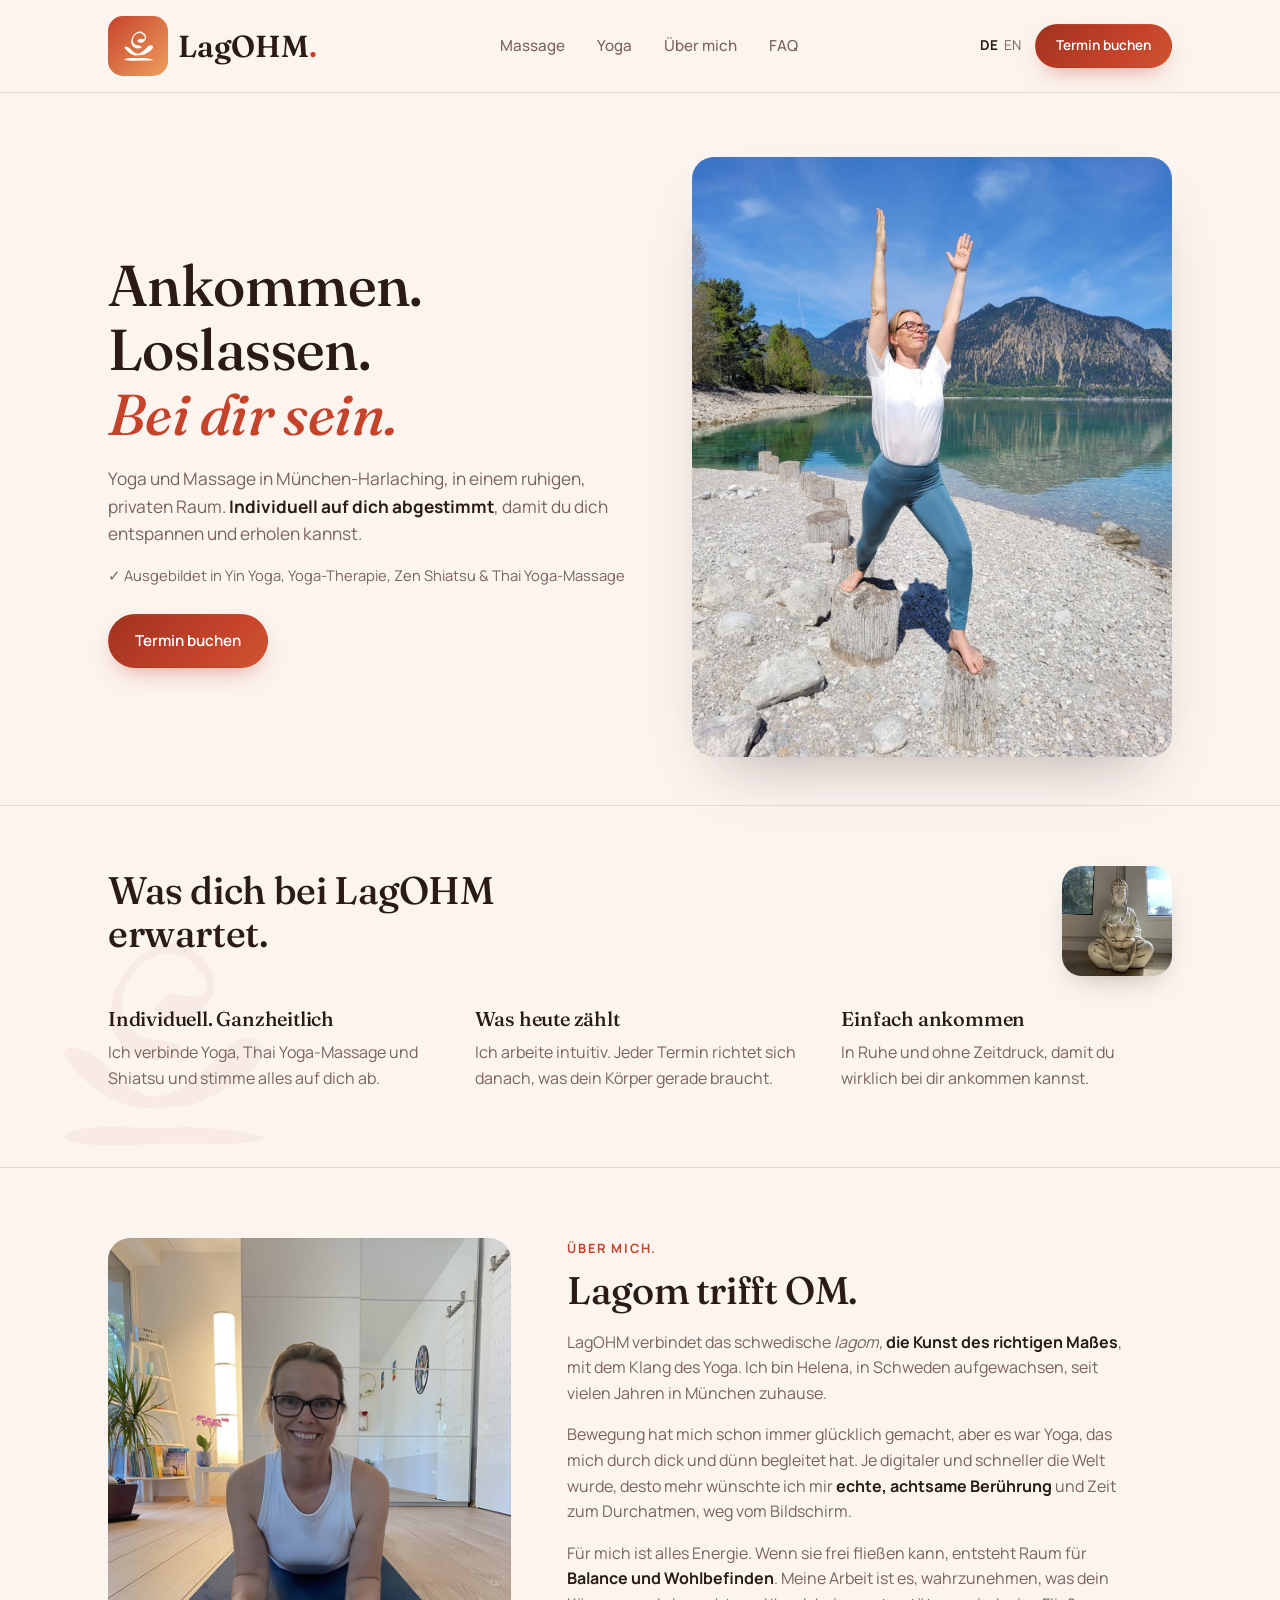
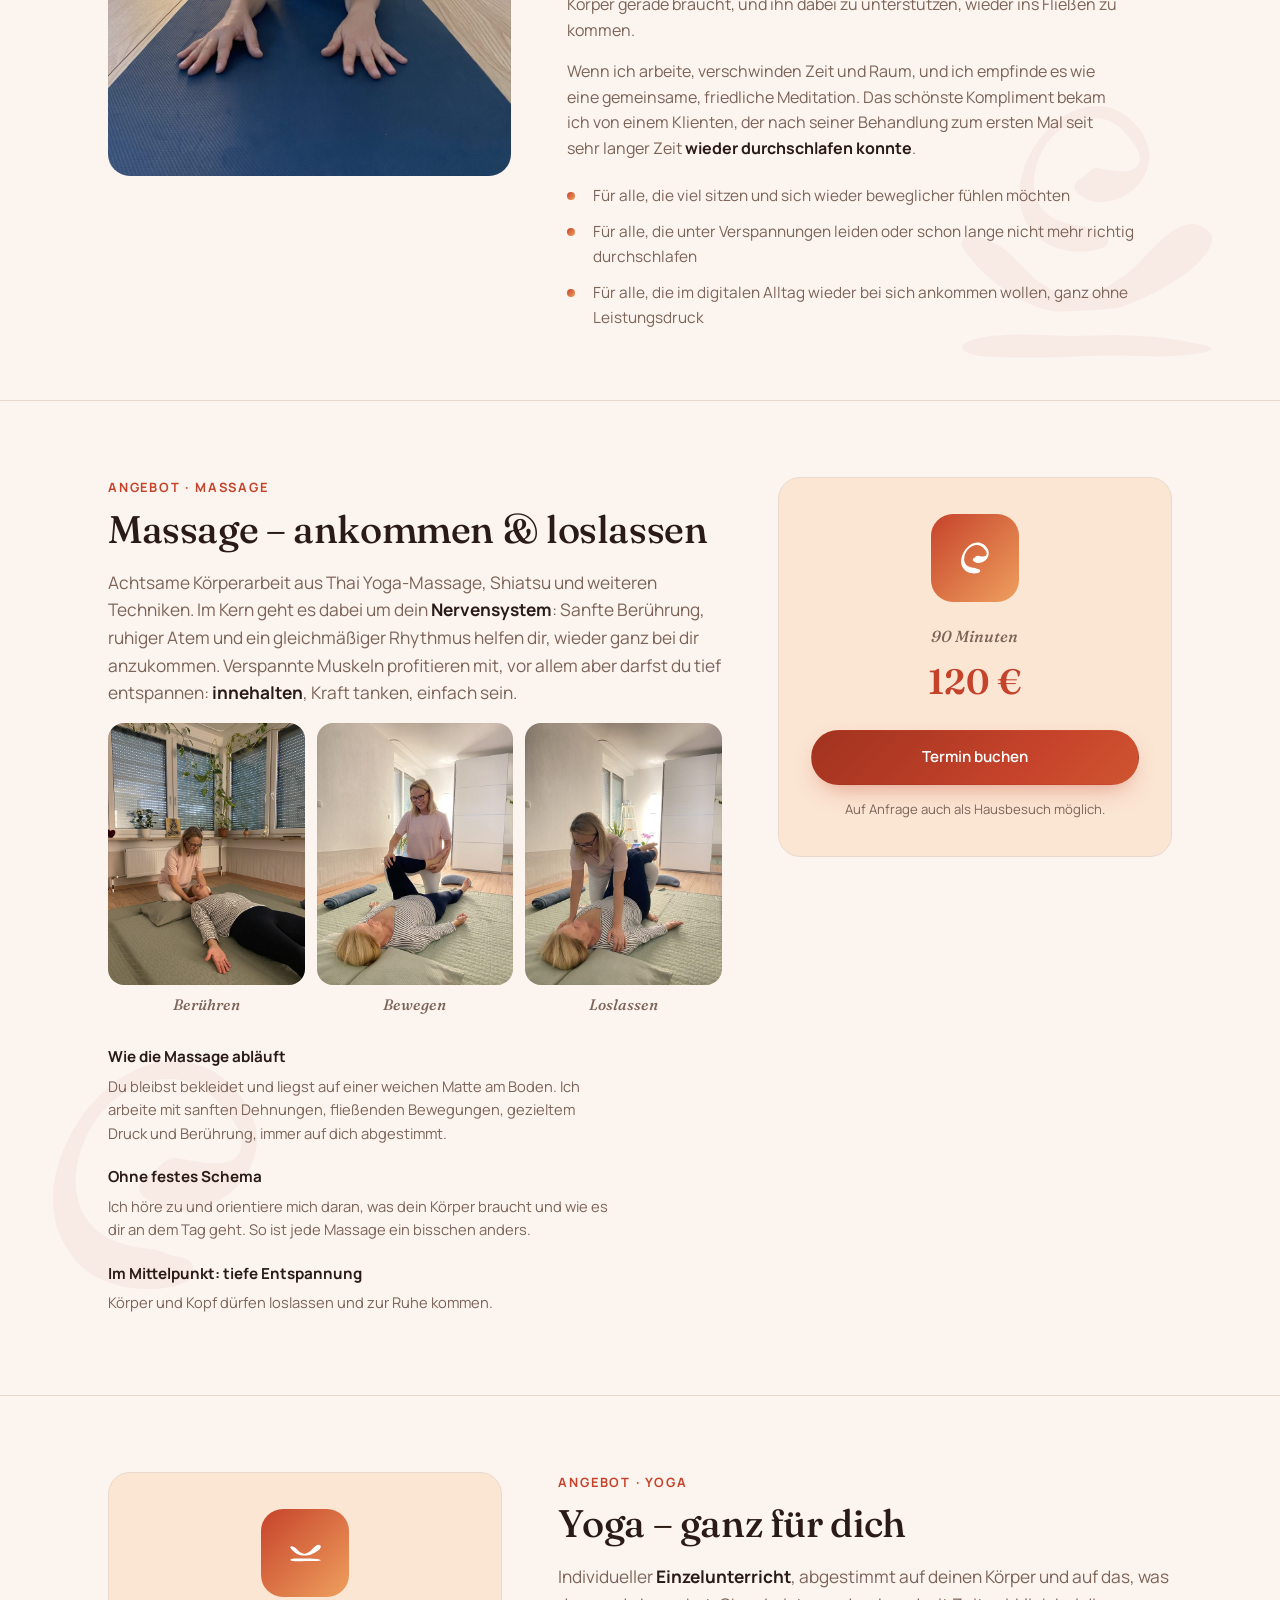
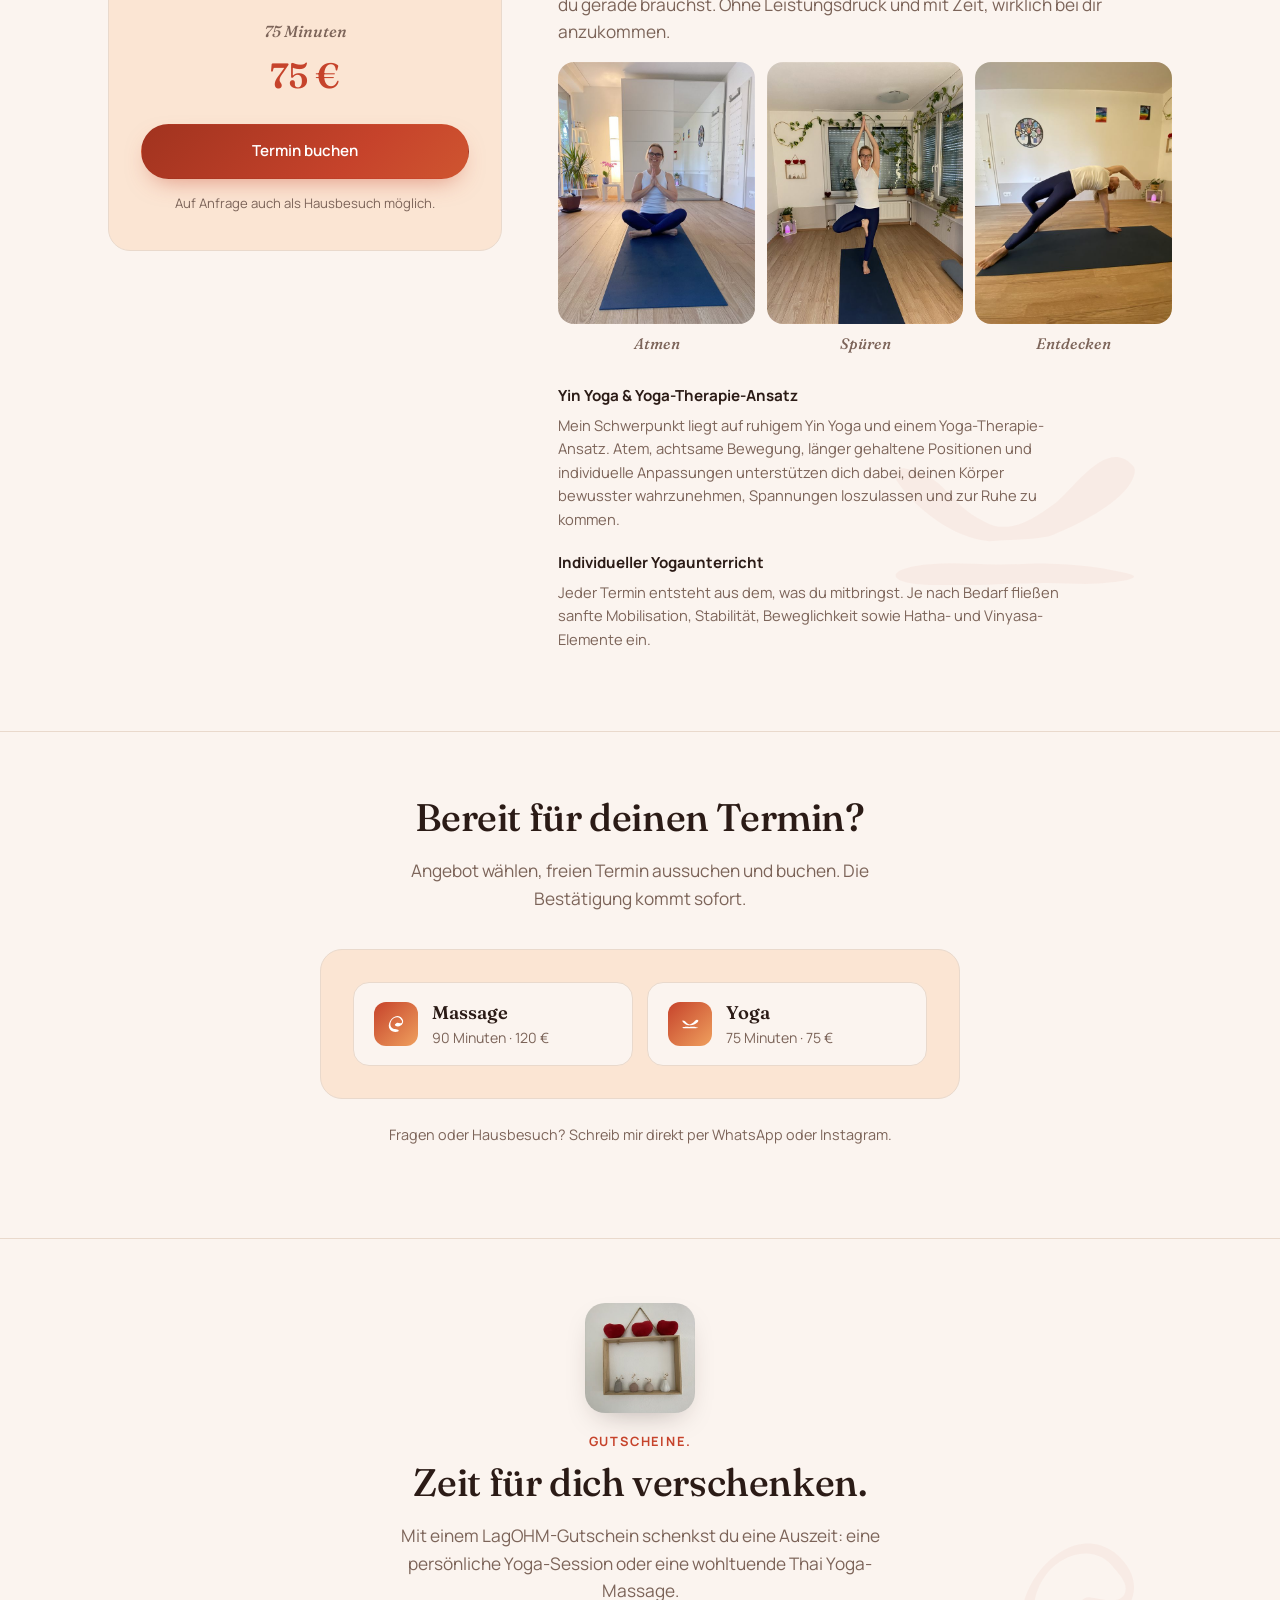
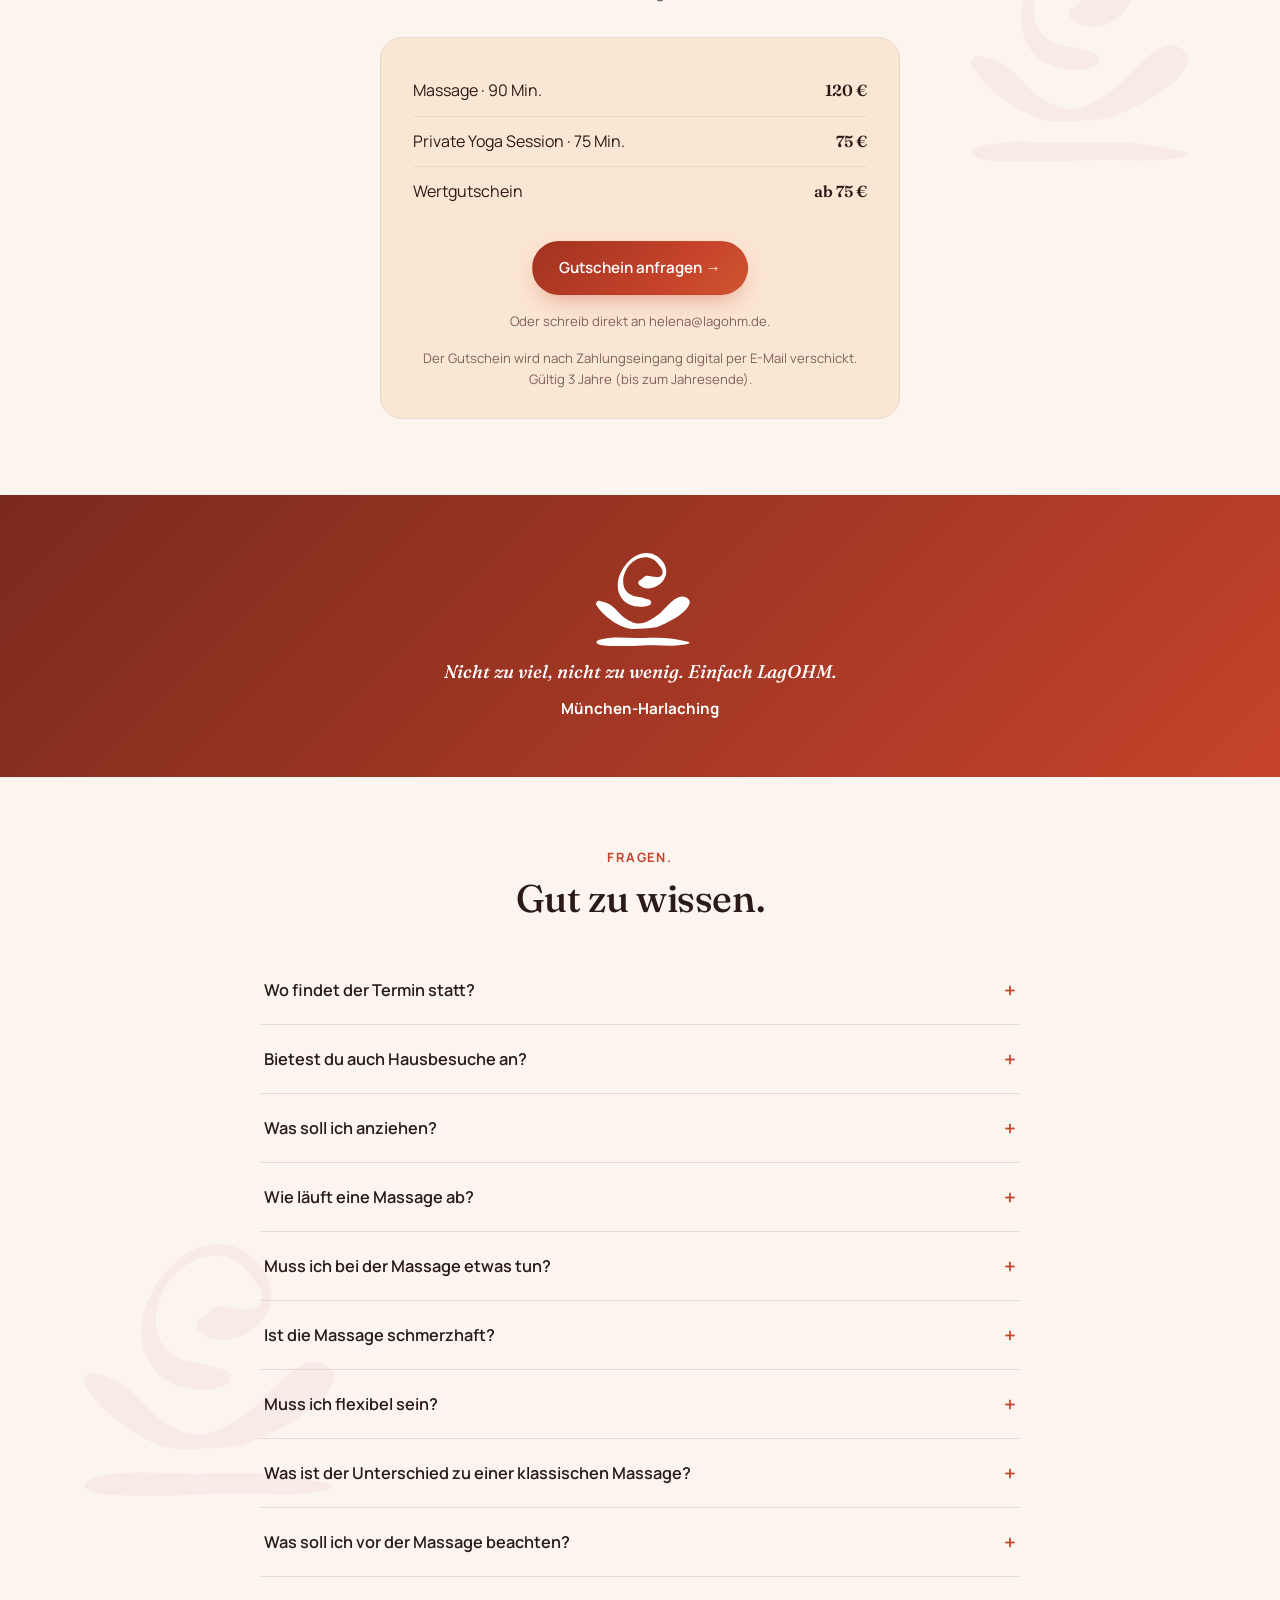
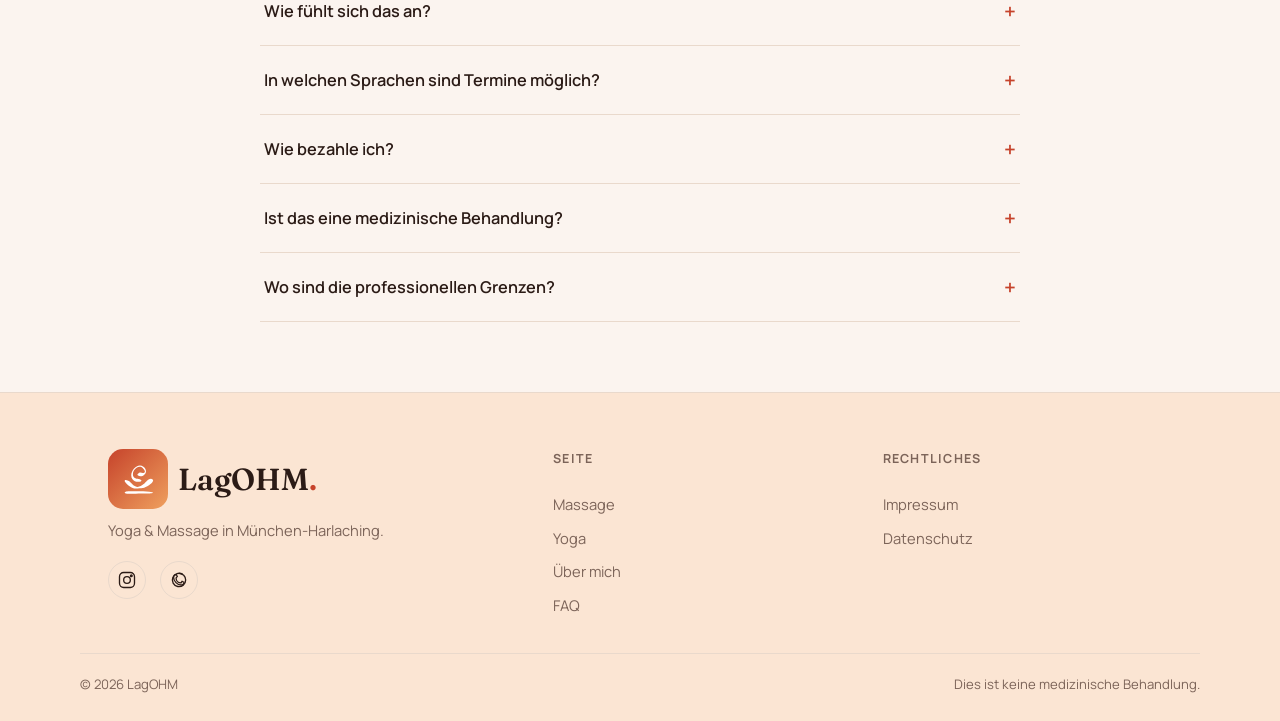
==== commit 82acef79: "Copy edit DE/EN: lighter, more natural wording No dashes as sentence breaks, no "not X but Y" constr" ====
--- a/index.html
+++ b/index.html
@@ -4,11 +4,11 @@
 <meta charset="UTF-8">
 <meta name="viewport" content="width=device-width, initial-scale=1.0">
 <title>LagOHM – Yoga &amp; Massage in München-Harlaching</title>
-<meta name="description" content="Yoga und Massage in München-Harlaching. Yin Yoga, Yoga-Therapie, Zen Shiatsu und Thai Yoga-Massage bei Helena – achtsam, ruhig, ganz für dich.">
+<meta name="description" content="Yoga und Massage in München-Harlaching. Yin Yoga, Yoga-Therapie, Zen Shiatsu und Thai Yoga-Massage bei Helena, in Ruhe und ganz auf dich abgestimmt.">
 <link rel="icon" type="image/png" href="images/brand/lagohm-favicon-192.png">
 <link rel="apple-touch-icon" href="images/brand/lagohm-apple-touch-180.png">
-<link rel="stylesheet" href="css/style.css?v=20261006-2">
-<link rel="stylesheet" href="css/booking.css?v=20261006-2">
+<link rel="stylesheet" href="css/style.css?v=20261007">
+<link rel="stylesheet" href="css/booking.css?v=20261007">
 </head>
 <body>
 
@@ -42,7 +42,7 @@
     <div class="wrap hero-grid">
       <div class="hero-copy">
         <h1>Ankommen. Loslassen.<br><em>Bei dir sein.</em></h1>
-        <p class="lede">Yoga und Massage in München-Harlaching, in einem ruhigen, privaten Raum. <strong>Individuell auf dich abgestimmt</strong>, für mehr Entspannung, Regeneration und Balance.</p>
+        <p class="lede">Yoga und Massage in München-Harlaching, in einem ruhigen, privaten Raum. <strong>Individuell auf dich abgestimmt</strong>, damit du dich entspannen und erholen kannst.</p>
         <p class="hero-check">✓ Ausgebildet in Yin Yoga, Yoga-Therapie, Zen Shiatsu &amp; Thai Yoga-Massage</p>
         <a class="btn btn-primary" href="#buchen">Termin buchen</a>
       </div>
@@ -61,15 +61,15 @@
       <div class="principle-grid">
         <div class="principle">
           <h3>Individuell. Ganzheitlich</h3>
-          <p>Yoga, Thai Yoga-Massage und Shiatsu – kombiniert und individuell auf dich abgestimmt, statt nur eine einzige Methode.</p>
+          <p>Ich verbinde Yoga, Thai Yoga-Massage und Shiatsu und stimme alles auf dich ab.</p>
         </div>
         <div class="principle">
           <h3>Was heute zählt</h3>
-          <p>Jeder Termin ist intuitiv und richtet sich danach, was dein Körper gerade braucht – nicht nach einem Ablaufplan.</p>
+          <p>Ich arbeite intuitiv. Jeder Termin richtet sich danach, was dein Körper gerade braucht.</p>
         </div>
         <div class="principle">
           <h3>Einfach ankommen</h3>
-          <p>Ruhig, achtsam und ohne Zeitdruck – damit du wirklich bei dir ankommen kannst.</p>
+          <p>In Ruhe und ohne Zeitdruck, damit du wirklich bei dir ankommen kannst.</p>
         </div>
       </div>
     </div>
@@ -83,15 +83,15 @@
       <div class="about-copy">
         <span class="eyebrow">Über mich.</span>
         <h2>Lagom trifft OM.</h2>
-        <p>LagOHM verbindet das schwedische <em>lagom</em> – <strong>die Kunst des richtigen Maßes</strong> – mit dem Klang des Yoga. Ich bin Helena, in Schweden aufgewachsen, seit vielen Jahren in München zuhause.</p>
-        <p>Bewegung hat mich schon immer glücklich gemacht, aber es war Yoga, das mich durch dick und dünn begleitet hat. Je digitaler und schneller die Welt wurde, desto klarer wurde mein Wunsch: <strong>echte, achtsame Berührung</strong> und Atem – statt Bildschirmzeit und Distanz.</p>
-        <p>Für mich ist alles Energie – und wenn sie frei fließen kann, entsteht Raum für <strong>Balance und Wohlbefinden</strong>. Meine Arbeit ist es, wahrzunehmen, was dein Körper gerade braucht, und ihn dabei zu unterstützen, wieder ins Fließen zu kommen.</p>
+        <p>LagOHM verbindet das schwedische <em>lagom</em>, <strong>die Kunst des richtigen Maßes</strong>, mit dem Klang des Yoga. Ich bin Helena, in Schweden aufgewachsen, seit vielen Jahren in München zuhause.</p>
+        <p>Bewegung hat mich schon immer glücklich gemacht, aber es war Yoga, das mich durch dick und dünn begleitet hat. Je digitaler und schneller die Welt wurde, desto mehr wünschte ich mir <strong>echte, achtsame Berührung</strong> und Zeit zum Durchatmen, weg vom Bildschirm.</p>
+        <p>Für mich ist alles Energie. Wenn sie frei fließen kann, entsteht Raum für <strong>Balance und Wohlbefinden</strong>. Meine Arbeit ist es, wahrzunehmen, was dein Körper gerade braucht, und ihn dabei zu unterstützen, wieder ins Fließen zu kommen.</p>
         <p>Wenn ich arbeite, verschwinden Zeit und Raum, und ich empfinde es wie eine gemeinsame, friedliche Meditation. Das schönste Kompliment bekam ich von einem Klienten, der nach seiner Behandlung zum ersten Mal seit sehr langer Zeit <strong>wieder durchschlafen konnte</strong>.</p>
 
         <ul class="who-list">
           <li>Für alle, die viel sitzen und sich wieder beweglicher fühlen möchten</li>
           <li>Für alle, die unter Verspannungen leiden oder schon lange nicht mehr richtig durchschlafen</li>
-          <li>Für alle, die im digitalen Alltag wieder bei sich ankommen wollen – ohne Leistungsdruck</li>
+          <li>Für alle, die im digitalen Alltag wieder bei sich ankommen wollen, ganz ohne Leistungsdruck</li>
         </ul>
       </div>
     </div>
@@ -102,7 +102,7 @@
       <div class="service-detail-copy">
         <span class="eyebrow">Angebot · Massage</span>
         <h2>Massage – ankommen &amp; loslassen</h2>
-        <p class="lede">Achtsame Körperarbeit aus Thai Yoga-Massage, Shiatsu und weiteren Techniken – im Kern geht es dabei weniger um die Muskulatur als um dein <strong>Nervensystem</strong>: sanfte Berührung, ruhiger Atem und ein gleichmäßiger Rhythmus helfen dir, wieder ganz bei dir anzukommen. Verspannte Muskeln profitieren mit – im Zentrum steht aber pure Tiefenentspannung: <strong>innehalten</strong>, Kraft tanken, einfach sein.</p>
+        <p class="lede">Achtsame Körperarbeit aus Thai Yoga-Massage, Shiatsu und weiteren Techniken. Im Kern geht es dabei um dein <strong>Nervensystem</strong>: Sanfte Berührung, ruhiger Atem und ein gleichmäßiger Rhythmus helfen dir, wieder ganz bei dir anzukommen. Verspannte Muskeln profitieren mit, vor allem aber darfst du tief entspannen: <strong>innehalten</strong>, Kraft tanken, einfach sein.</p>
 
         <div class="photo-trio">
           <figure><img src="images/massage-room.jpg" alt="Helena hält bei einer Kundin sanft den Kopf und Nacken" loading="lazy"><figcaption>Berühren</figcaption></figure>
@@ -113,15 +113,15 @@
         <div class="technique-list">
           <div class="technique">
             <h4>Wie die Massage abläuft</h4>
-            <p>Du bleibst bekleidet und liegst auf einer weichen Matte am Boden. Mit sanften Dehnungen, fließenden Bewegungen, gezieltem Druck und Berührung entsteht eine individuell auf dich abgestimmte Behandlung.</p>
+            <p>Du bleibst bekleidet und liegst auf einer weichen Matte am Boden. Ich arbeite mit sanften Dehnungen, fließenden Bewegungen, gezieltem Druck und Berührung, immer auf dich abgestimmt.</p>
           </div>
           <div class="technique">
             <h4>Ohne festes Schema</h4>
-            <p>Ich nehme wahr, höre zu und orientiere mich daran, was dein Körper und dein momentaner Zustand brauchen. So entsteht die Massage intuitiv und immer wieder anders.</p>
+            <p>Ich höre zu und orientiere mich daran, was dein Körper braucht und wie es dir an dem Tag geht. So ist jede Massage ein bisschen anders.</p>
           </div>
           <div class="technique">
             <h4>Im Mittelpunkt: tiefe Entspannung</h4>
-            <p>Ein Loslassen auf körperlicher und mentaler Ebene, das Raum für Regeneration, Ruhe und neue Balance schafft.</p>
+            <p>Körper und Kopf dürfen loslassen und zur Ruhe kommen.</p>
           </div>
         </div>
       </div>
@@ -153,7 +153,7 @@
       <div class="service-detail-copy">
         <span class="eyebrow">Angebot · Yoga</span>
         <h2>Yoga – ganz für dich</h2>
-        <p class="lede">Individueller <strong>Einzelunterricht</strong>, abgestimmt auf deinen Körper, deine Bedürfnisse und das, was du gerade brauchst. Ohne Leistungsdruck – mit Raum, wirklich bei dir anzukommen.</p>
+        <p class="lede">Individueller <strong>Einzelunterricht</strong>, abgestimmt auf deinen Körper und auf das, was du gerade brauchst. Ohne Leistungsdruck und mit Zeit, wirklich bei dir anzukommen.</p>
 
         <div class="photo-trio">
           <figure><img src="images/yoga-seated.jpg?v=20261006" alt="Helena im Schneidersitz mit Händen vor der Brust" loading="lazy"><figcaption>Atmen</figcaption></figure>
@@ -178,7 +178,7 @@
   <section class="services-cta-section" id="buchen">
     <div class="wrap">
       <h2 class="center">Bereit für deinen Termin?</h2>
-      <p class="lede center">Service wählen, freien Termin aussuchen, buchen — verbindlich und sofort bestätigt.</p>
+      <p class="lede center">Angebot wählen, freien Termin aussuchen und buchen. Die Bestätigung kommt sofort.</p>
 
       <div class="booking-widget" id="booking-widget" data-csrf-url="api/csrf-token.php" data-slots-url="api/slots.php" data-create-url="api/booking-create.php">
         <div class="booking-services" id="booking-services">
@@ -222,7 +222,7 @@
           <label>Telefon / WhatsApp (optional)
             <input type="tel" name="phone" maxlength="40">
           </label>
-          <label>Nachricht (optional) — z.&nbsp;B. Fragen oder eine Hausbesuch-Anfrage
+          <label>Nachricht (optional), z.&nbsp;B. Fragen oder eine Hausbesuch-Anfrage
             <textarea name="note" rows="3" maxlength="2000"></textarea>
           </label>
 
@@ -252,7 +252,7 @@
       <img class="accent-round accent-center" src="images/accent-hearts.jpg" alt="Regal mit drei roten Herzen" loading="lazy">
       <span class="eyebrow center">Gutscheine.</span>
       <h2 class="center">Zeit für dich verschenken.</h2>
-      <p class="lede center">Mit einem LagOHM Gutschein schenkst du eine Auszeit – mit persönlicher Yoga Session oder einer wohltuenden Thai Yoga Massage.</p>
+      <p class="lede center">Mit einem LagOHM-Gutschein schenkst du eine Auszeit: eine persönliche Yoga-Session oder eine wohltuende Thai Yoga-Massage.</p>
       <div class="gift-card">
         <ul class="gift-options">
           <li><span>Massage · 90 Min.</span><strong>120&nbsp;€</strong></li>
@@ -285,7 +285,7 @@
             <span>Wo findet der Termin statt?</span><span class="accordion-icon">+</span>
           </button>
           <div class="accordion-panel" hidden>
-            <p>Im privaten Raum in München-Harlaching. Die genaue Adresse erhältst du nach der Terminbestätigung.</p>
+            <p>In einem privaten Raum in München-Harlaching. Die genaue Adresse erhältst du nach der Terminbestätigung.</p>
           </div>
         </div>
         <div class="accordion-item">
@@ -301,7 +301,7 @@
             <span>Was soll ich anziehen?</span><span class="accordion-icon">+</span>
           </button>
           <div class="accordion-panel" hidden>
-            <p>Bequeme, weiche Kleidung, in der du dich frei bewegen und dehnen kannst – zum Beispiel Yogakleidung. Bei der Massage bleibst du vollständig angezogen, es wird kein Öl verwendet.</p>
+            <p>Bequeme, weiche Kleidung, in der du dich frei bewegen und dehnen kannst, zum Beispiel Yogakleidung. Bei der Massage bleibst du vollständig angezogen, es wird kein Öl verwendet.</p>
           </div>
         </div>
         <div class="accordion-item">
@@ -309,7 +309,7 @@
             <span>Wie läuft eine Massage ab?</span><span class="accordion-icon">+</span>
           </button>
           <div class="accordion-panel" hidden>
-            <p>Wir beginnen kurz mit ein paar Worten darüber, wie es dir gerade geht. Danach nehme ich wahr, was du gerade brauchst, und verbinde ganz individuell sanfte Dehnungen, fließende Bewegungen, Druck und achtsame Berührung – ohne festes Schema.</p>
+            <p>Zu Beginn sprechen wir kurz darüber, wie es dir gerade geht. Danach spüre ich, was du brauchst, und verbinde sanfte Dehnungen, fließende Bewegungen, Druck und achtsame Berührung. Ein festes Schema gibt es dabei nicht.</p>
           </div>
         </div>
         <div class="accordion-item">
@@ -317,7 +317,7 @@
             <span>Muss ich bei der Massage etwas tun?</span><span class="accordion-icon">+</span>
           </button>
           <div class="accordion-panel" hidden>
-            <p>Nein. Du darfst einfach loslassen – ich führe deinen Körper durch die Bewegungen und Dehnungen, du bleibst dabei ganz passiv. Anders als beim Yoga musst du selbst nichts tun.</p>
+            <p>Nein. Du darfst einfach loslassen. Ich führe deinen Körper durch die Bewegungen und Dehnungen, du selbst musst nichts tun.</p>
           </div>
         </div>
         <div class="accordion-item">
@@ -325,7 +325,7 @@
             <span>Ist die Massage schmerzhaft?</span><span class="accordion-icon">+</span>
           </button>
           <div class="accordion-panel" hidden>
-            <p>Nein, sie sollte nicht wehtun. Manche Dehnungen oder Drucktechniken können intensiv oder ungewohnt sein – deshalb passe ich Intensität und Bewegungsumfang immer an dich an. Sag jederzeit Bescheid, wenn dir etwas zu viel wird.</p>
+            <p>Nein, sie sollte nicht wehtun. Manche Dehnungen oder Drucktechniken können intensiv oder ungewohnt sein. Deshalb passe ich Intensität und Bewegungsumfang immer an dich an. Sag jederzeit Bescheid, wenn dir etwas zu viel wird.</p>
           </div>
         </div>
         <div class="accordion-item">
@@ -333,7 +333,7 @@
             <span>Muss ich flexibel sein?</span><span class="accordion-icon">+</span>
           </button>
           <div class="accordion-panel" hidden>
-            <p>Überhaupt nicht. Die Dehnungen und Bewegungen werden an deinen Körper angepasst – du musst nichts können oder leisten.</p>
+            <p>Überhaupt nicht. Ich passe die Dehnungen und Bewegungen an deinen Körper an. Du musst nichts können oder leisten.</p>
           </div>
         </div>
         <div class="accordion-item">
@@ -341,7 +341,7 @@
             <span>Was ist der Unterschied zu einer klassischen Massage?</span><span class="accordion-icon">+</span>
           </button>
           <div class="accordion-panel" hidden>
-            <p>Bei mir liegst du nicht auf einer Massageliege und wirst nicht mit Öl massiert. Die Behandlung findet bekleidet auf einer Matte statt und verbindet Druck, Dehnungen, Bewegung und Berührung – Elemente aus Thai Yoga-Massage, Shiatsu und meiner Yoga-Praxis fließen dabei je nach Bedarf zusammen.</p>
+            <p>Bei mir liegst du bekleidet auf einer Matte am Boden, ohne Massageliege und ohne Öl. Ich verbinde Druck, Dehnungen, Bewegung und Berührung. Je nach Bedarf fließen Elemente aus Thai Yoga-Massage, Shiatsu und meiner Yoga-Praxis zusammen.</p>
           </div>
         </div>
         <div class="accordion-item">
@@ -349,7 +349,7 @@
             <span>Was soll ich vor der Massage beachten?</span><span class="accordion-icon">+</span>
           </button>
           <div class="accordion-panel" hidden>
-            <p>Komm nach Möglichkeit nicht direkt nach einer großen Mahlzeit und trage bequeme Kleidung. Falls du aktuell Schmerzen, eine Verletzung oder eine gesundheitliche Einschränkung hast, sag mir bitte vorher Bescheid – bei manchen Beschwerden sollte vorab ärztlich abgeklärt werden, ob eine Massage geeignet ist.</p>
+            <p>Komm nach Möglichkeit nicht direkt nach einer großen Mahlzeit und trage bequeme Kleidung. Falls du aktuell Schmerzen, eine Verletzung oder eine gesundheitliche Einschränkung hast, sag mir bitte vorher Bescheid. Bei manchen Beschwerden sollte vorab ärztlich abgeklärt werden, ob eine Massage geeignet ist.</p>
           </div>
         </div>
         <div class="accordion-item">
@@ -357,7 +357,7 @@
             <span>Wie fühlt sich das an?</span><span class="accordion-icon">+</span>
           </button>
           <div class="accordion-panel" hidden>
-            <p>Ruhig, warm und ohne Eile. Der Druck richtet sich nach dem, was du gerade spürst – nicht nach einem festen Ablauf. Wenn sich etwas nicht stimmig anfühlt, sag es einfach, jederzeit.</p>
+            <p>Ruhig, warm und ohne Eile. Der Druck richtet sich nach dem, was du gerade spürst. Wenn sich etwas nicht stimmig anfühlt, sag es einfach, jederzeit.</p>
           </div>
         </div>
         <div class="accordion-item">
@@ -365,7 +365,7 @@
             <span>In welchen Sprachen sind Termine möglich?</span><span class="accordion-icon">+</span>
           </button>
           <div class="accordion-panel" hidden>
-            <p>Auf Deutsch, Englisch oder Schwedisch – ganz wie es dir am liebsten ist.</p>
+            <p>Auf Deutsch, Englisch oder Schwedisch, ganz wie es dir am liebsten ist.</p>
           </div>
         </div>
         <div class="accordion-item">
@@ -389,7 +389,7 @@
             <span>Wo sind die professionellen Grenzen?</span><span class="accordion-icon">+</span>
           </button>
           <div class="accordion-panel" hidden>
-            <p>Jeder Termin ist rein professionell und dient ausschließlich deiner Entspannung, Regeneration und deinem Wohlbefinden – nicht mehr und nicht weniger.</p>
+            <p>Jeder Termin ist rein professionell und dient ausschließlich deiner Entspannung, Regeneration und deinem Wohlbefinden. Nicht mehr und nicht weniger.</p>
           </div>
         </div>
       </div>
@@ -436,7 +436,7 @@
   </div>
 </footer>
 
-<script src="js/script.js?v=20261006-2"></script>
-<script src="js/booking.js?v=20261006-2"></script>
+<script src="js/script.js?v=20261007"></script>
+<script src="js/booking.js?v=20261007"></script>
 </body>
 </html>
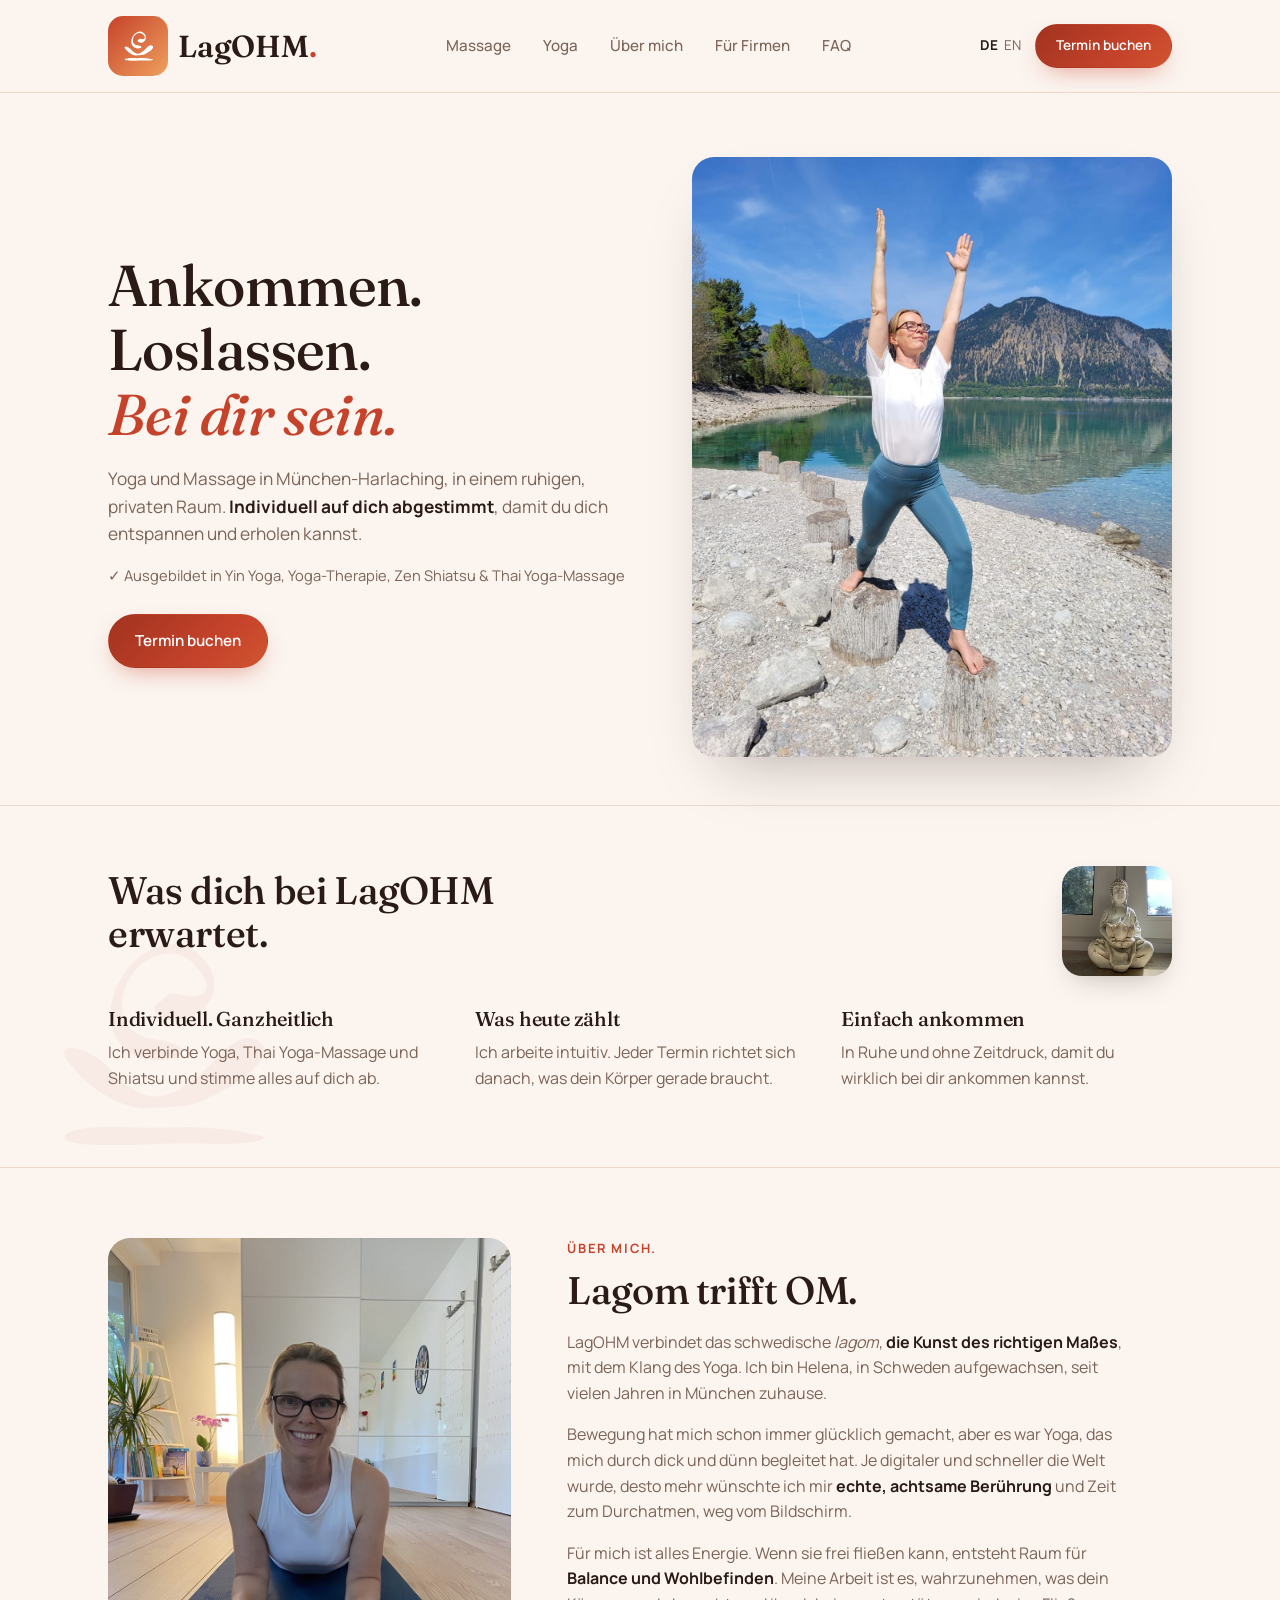
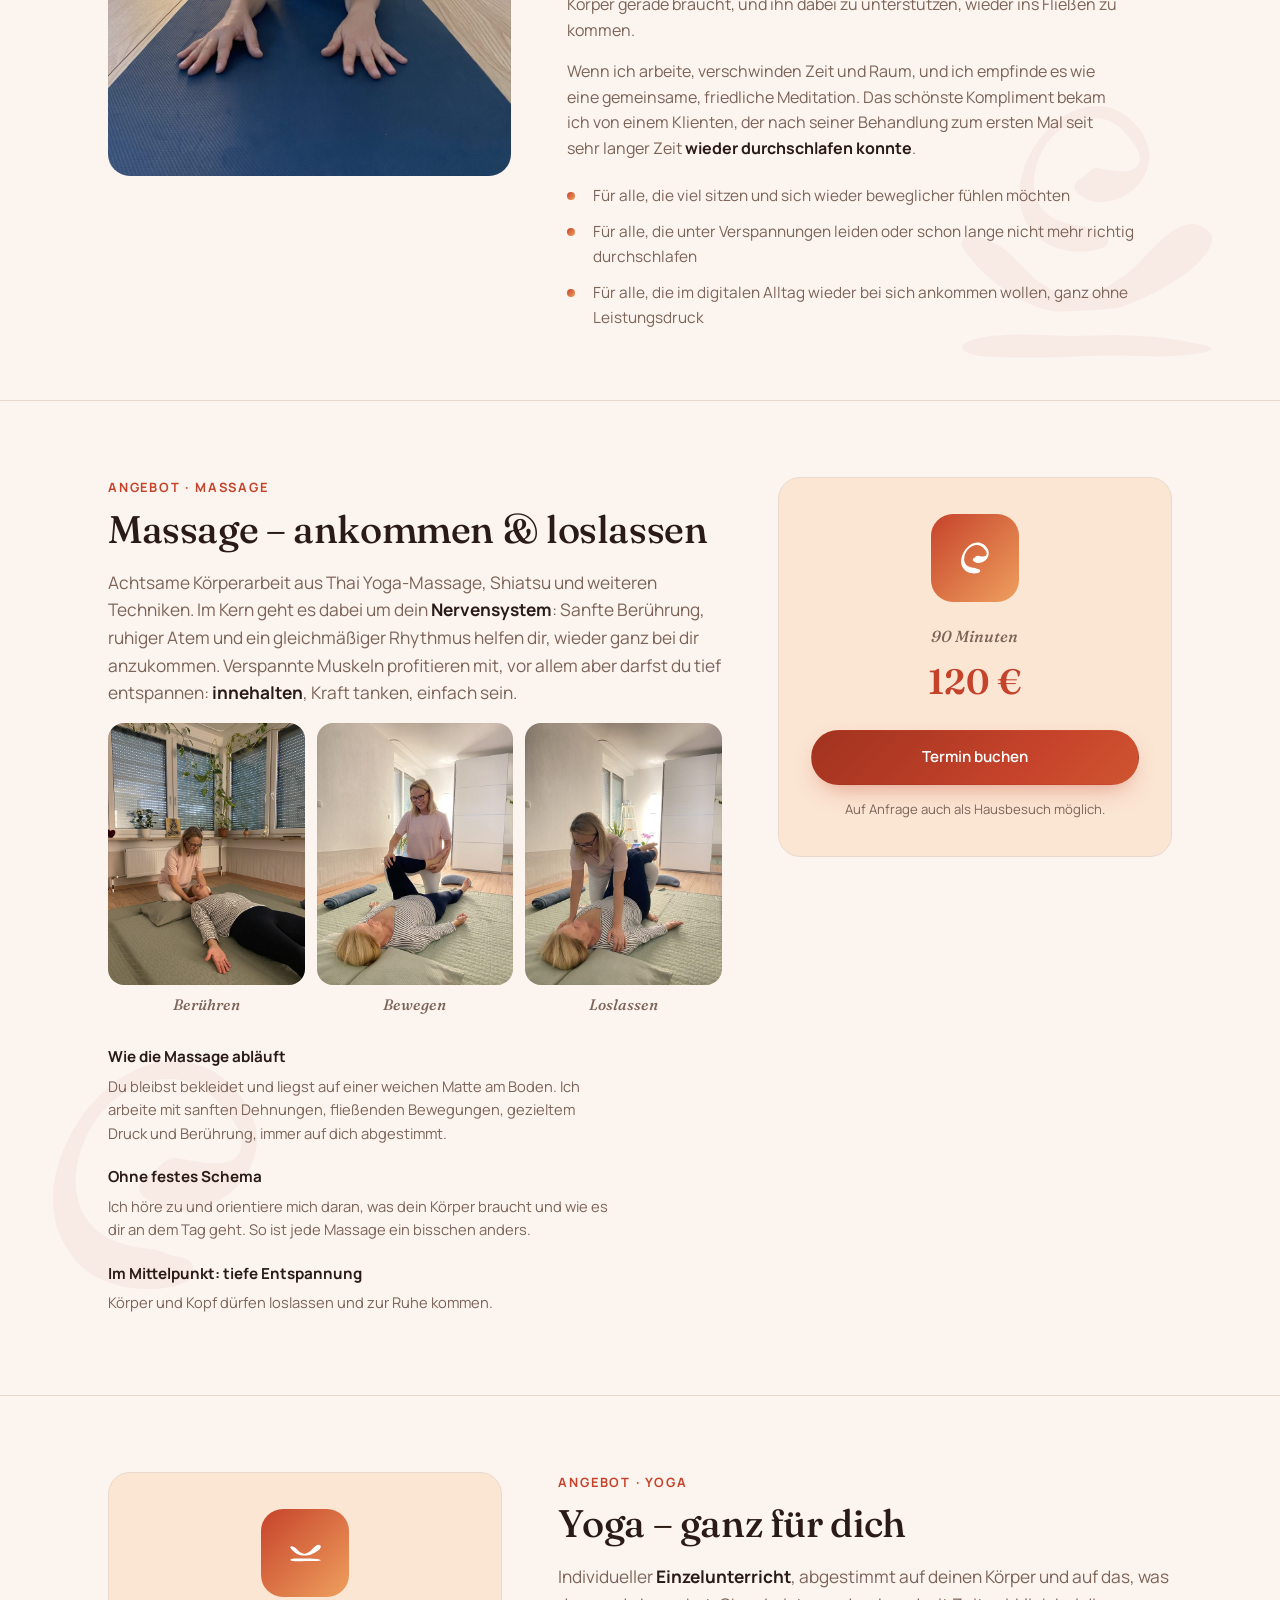
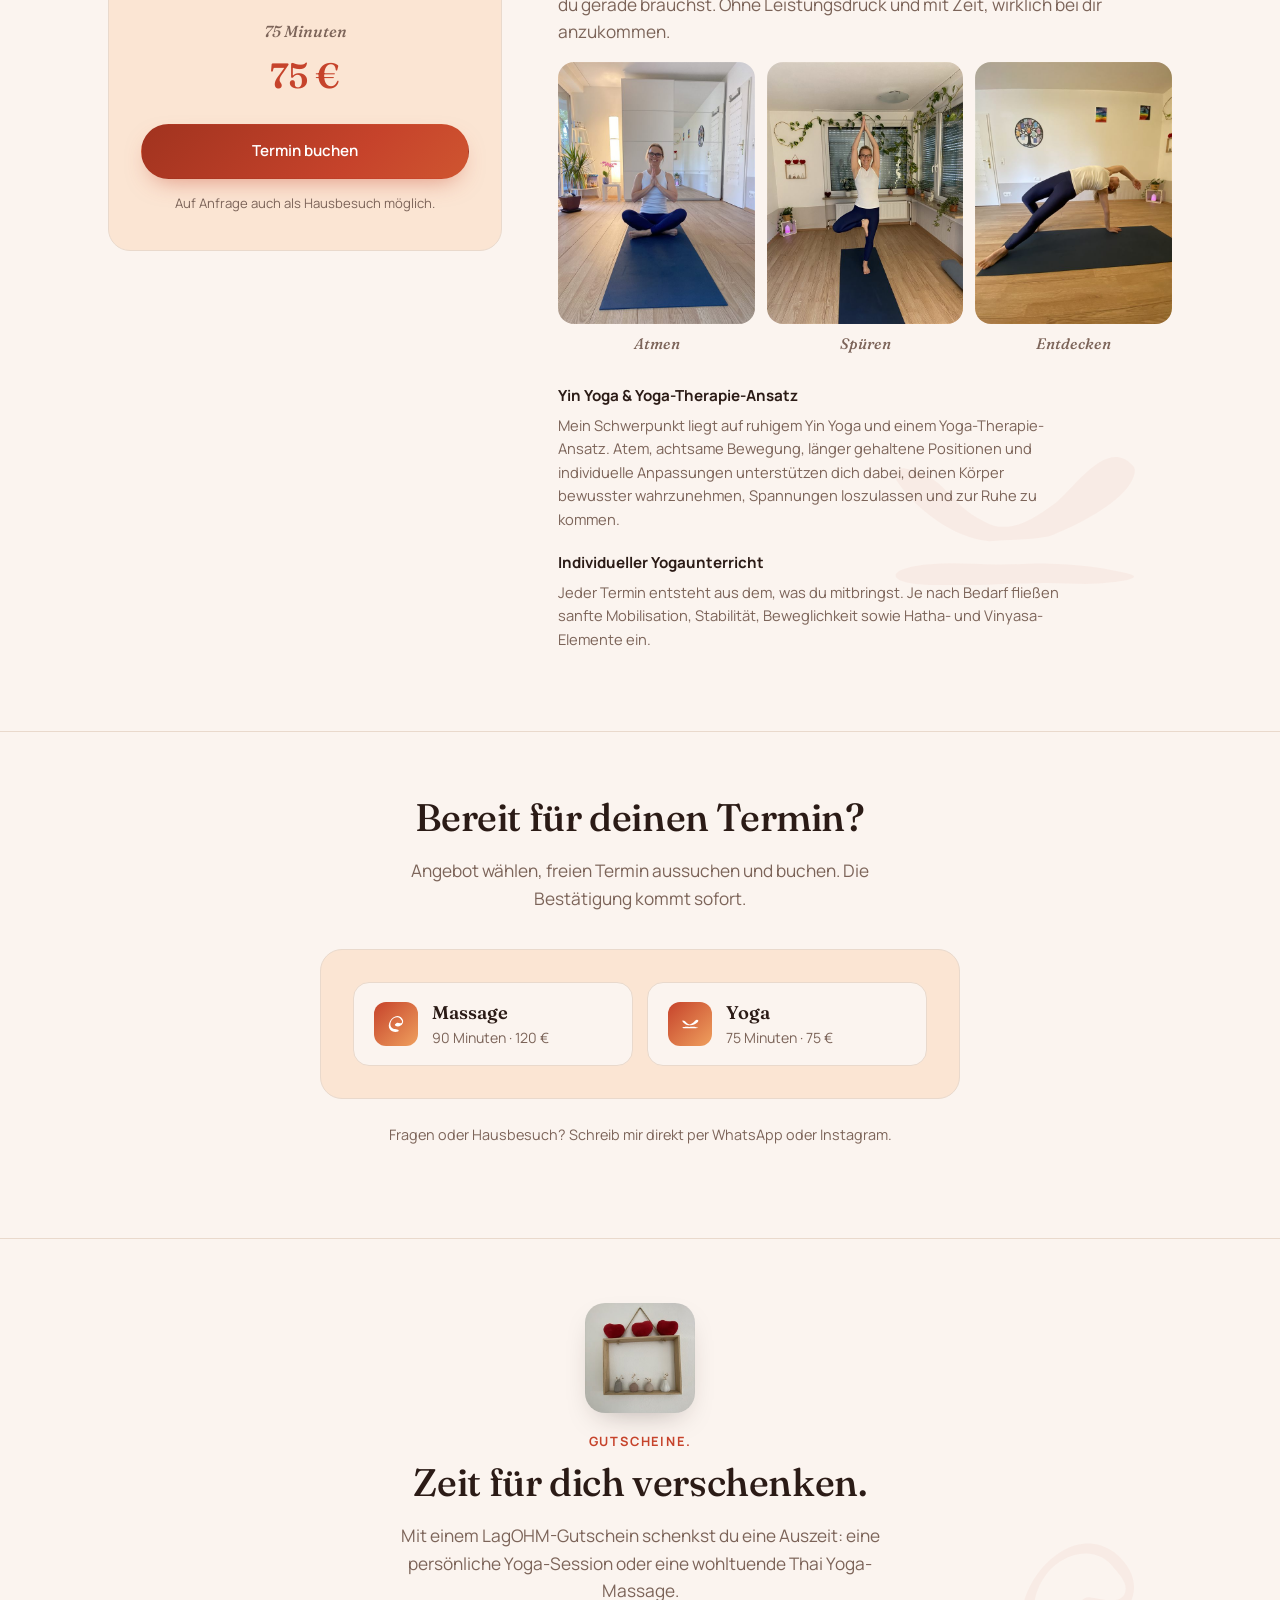
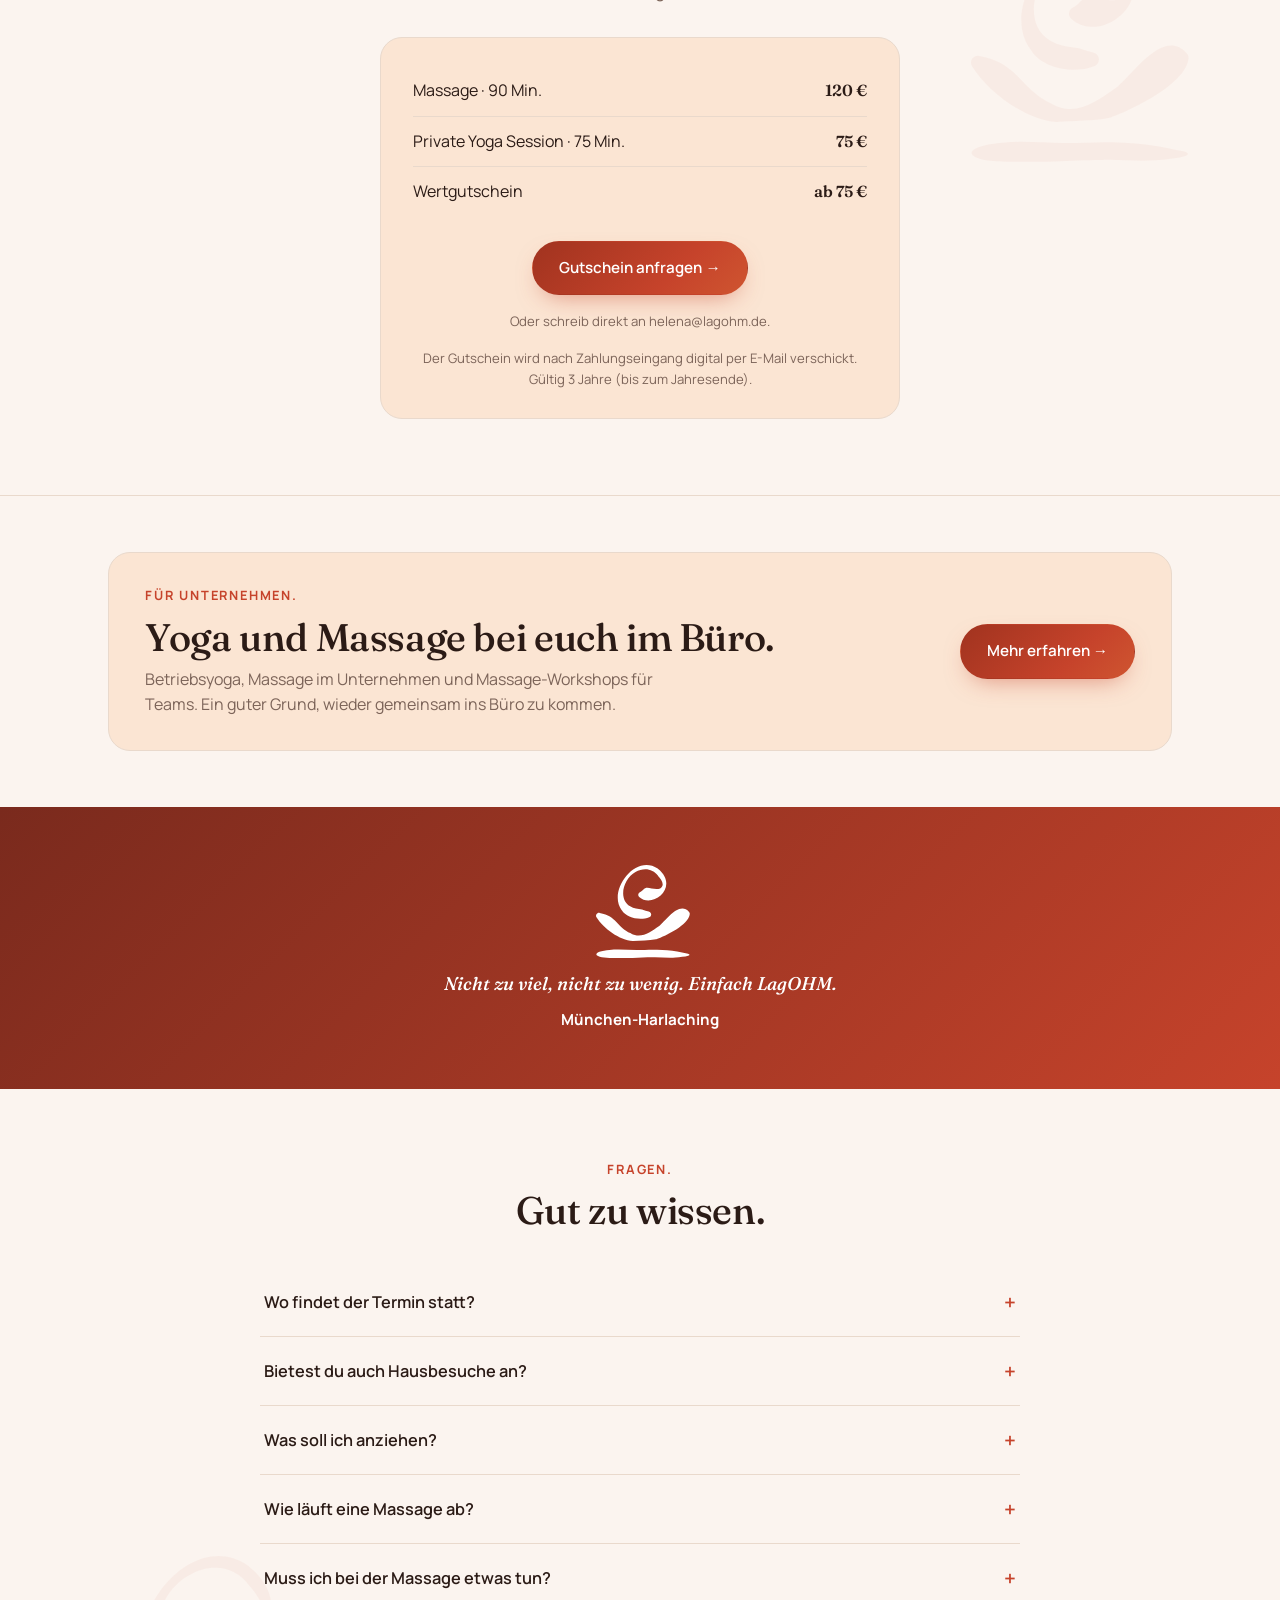
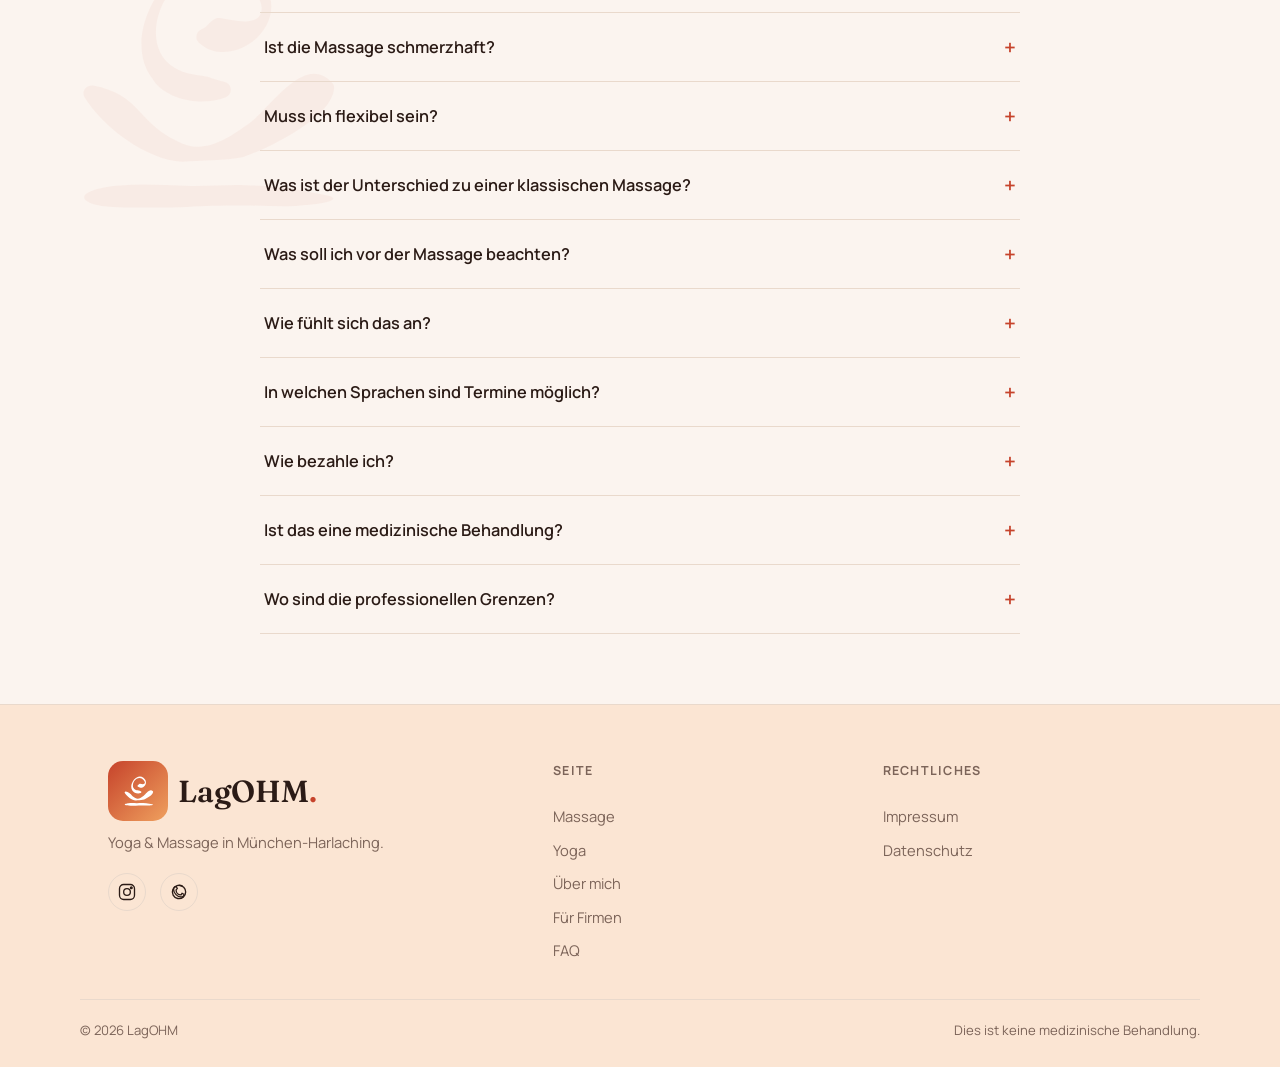
==== commit 660a4c8e: "Company page (DE /firmen.html, EN /en/companies.html) with homepage teaser and nav link Corporate yo" ====
--- a/index.html
+++ b/index.html
@@ -7,8 +7,8 @@
 <meta name="description" content="Yoga und Massage in München-Harlaching. Yin Yoga, Yoga-Therapie, Zen Shiatsu und Thai Yoga-Massage bei Helena, in Ruhe und ganz auf dich abgestimmt.">
 <link rel="icon" type="image/png" href="images/brand/lagohm-favicon-192.png">
 <link rel="apple-touch-icon" href="images/brand/lagohm-apple-touch-180.png">
-<link rel="stylesheet" href="css/style.css?v=20261007">
-<link rel="stylesheet" href="css/booking.css?v=20261007">
+<link rel="stylesheet" href="css/style.css?v=20261028">
+<link rel="stylesheet" href="css/booking.css?v=20261028">
 </head>
 <body>
 
@@ -24,6 +24,7 @@
       <a href="#massage">Massage</a>
       <a href="#yoga">Yoga</a>
       <a href="#ueber-mich">Über mich</a>
+      <a href="firmen.html">Für Firmen</a>
       <a href="#faq">FAQ</a>
     </nav>
     <div class="header-cta">
@@ -266,6 +267,19 @@
     </div>
   </section>
 
+  <section class="biz-teaser" id="firmen">
+    <div class="wrap">
+      <div class="biz-teaser-inner">
+        <div>
+          <span class="eyebrow">Für Unternehmen.</span>
+          <h2>Yoga und Massage bei euch im Büro.</h2>
+          <p>Betriebsyoga, Massage im Unternehmen und Massage-Workshops für Teams. Ein guter Grund, wieder gemeinsam ins Büro zu kommen.</p>
+        </div>
+        <a class="btn btn-primary" href="firmen.html">Mehr erfahren →</a>
+      </div>
+    </div>
+  </section>
+
   <section class="info-strip">
     <div class="wrap info-strip-inner">
       <img class="info-strip-logo" src="images/icon-mark-white.svg" alt="LagOHM">
@@ -422,6 +436,7 @@
       <a href="#massage">Massage</a>
       <a href="#yoga">Yoga</a>
       <a href="#ueber-mich">Über mich</a>
+      <a href="firmen.html">Für Firmen</a>
       <a href="#faq">FAQ</a>
     </div>
     <div class="footer-col">
@@ -436,7 +451,7 @@
   </div>
 </footer>
 
-<script src="js/script.js?v=20261007"></script>
-<script src="js/booking.js?v=20261007"></script>
+<script src="js/script.js?v=20261028"></script>
+<script src="js/booking.js?v=20261028"></script>
 </body>
 </html>
--- a/css/style.css
+++ b/css/style.css
@@ -343,6 +343,53 @@
   font-size:.82rem; color: var(--ink-soft);
 }
 
+/* Company page (firmen.html / en/companies.html): alternating photo + copy rows */
+.main-nav a.active{ color: var(--accent-1); }
+.biz-offers{ border-top:1px solid var(--line); position: relative; overflow: clip; }
+.biz-offer{
+  display:grid; grid-template-columns: .9fr 1.2fr; gap: 56px; align-items:center;
+  padding: 64px 0; border-bottom:1px solid var(--line); scroll-margin-top: 78px;
+}
+.biz-offer:last-child{ border-bottom: 0; }
+.biz-offer--alt .biz-offer-photo{ order: 2; }
+.biz-offer-photo{
+  width:100%; aspect-ratio: 4/5; object-fit: cover; object-position: top;
+  border-radius: var(--radius); box-shadow: 0 30px 60px -30px rgba(43,27,22,.35);
+}
+.biz-offer-copy p{ max-width: 56ch; }
+.biz-offer-sub{ font-family: var(--serif); font-style: italic; font-size: 1.08rem; color: var(--ink); }
+.biz-badge{
+  width:64px; height:64px; border-radius:16px; background: var(--grad);
+  display:flex; align-items:center; justify-content:center; margin-bottom: 20px;
+}
+.biz-badge img{ width:36px; height:36px; display:block; }
+.biz-offer-copy strong{ color: var(--ink); font-weight: 700; }
+.biz-cta-section{ padding: 64px 0 76px; border-top:1px solid var(--line); scroll-margin-top: 78px; position: relative; overflow: clip; }
+.biz-cta-section > .wrap{ position: relative; z-index: 1; }
+.biz-cta-section::before{
+  content:""; position:absolute; z-index:0; pointer-events:none;
+  background: var(--accent-1); opacity:.045;
+  -webkit-mask: url(../images/icon-mark-white.svg) center / contain no-repeat; mask: url(../images/icon-mark-white.svg) center / contain no-repeat;
+  width:260px; height:225px; right:6%; top:60px;
+}
+.biz-cta-section .gift-card p:first-child{ margin-bottom: 22px; }
+/* Teaser on the homepage */
+.biz-teaser{ padding: 56px 0; border-top:1px solid var(--line); }
+.biz-teaser-inner{
+  display:flex; align-items:center; justify-content:space-between; gap: 32px;
+  background: var(--bg-card); border:1px solid var(--line); border-radius: var(--radius); padding: 32px 36px;
+}
+.biz-teaser-inner h2{ margin-bottom: 8px; }
+.biz-teaser-inner p{ margin: 0; max-width: 56ch; }
+.biz-teaser-inner .btn{ flex: none; }
+@media (max-width: 860px){
+  .biz-offer, .biz-offer--alt{ grid-template-columns: 1fr; gap: 28px; padding: 48px 0; }
+  .biz-offer--alt .biz-offer-photo{ order: 0; }
+  .biz-offer-photo{ max-width: 380px; margin: 0 auto; }
+  .biz-teaser-inner{ flex-direction: column; align-items:flex-start; padding: 26px 22px; }
+  .biz-cta-section::before{ width:170px; height:147px; right:-30px; top:30px; }
+}
+
 /* Legal pages */
 .legal-page{ padding: 64px 0 90px; }
 .legal-page h1{ font-size: 2rem; margin-bottom: 28px; }
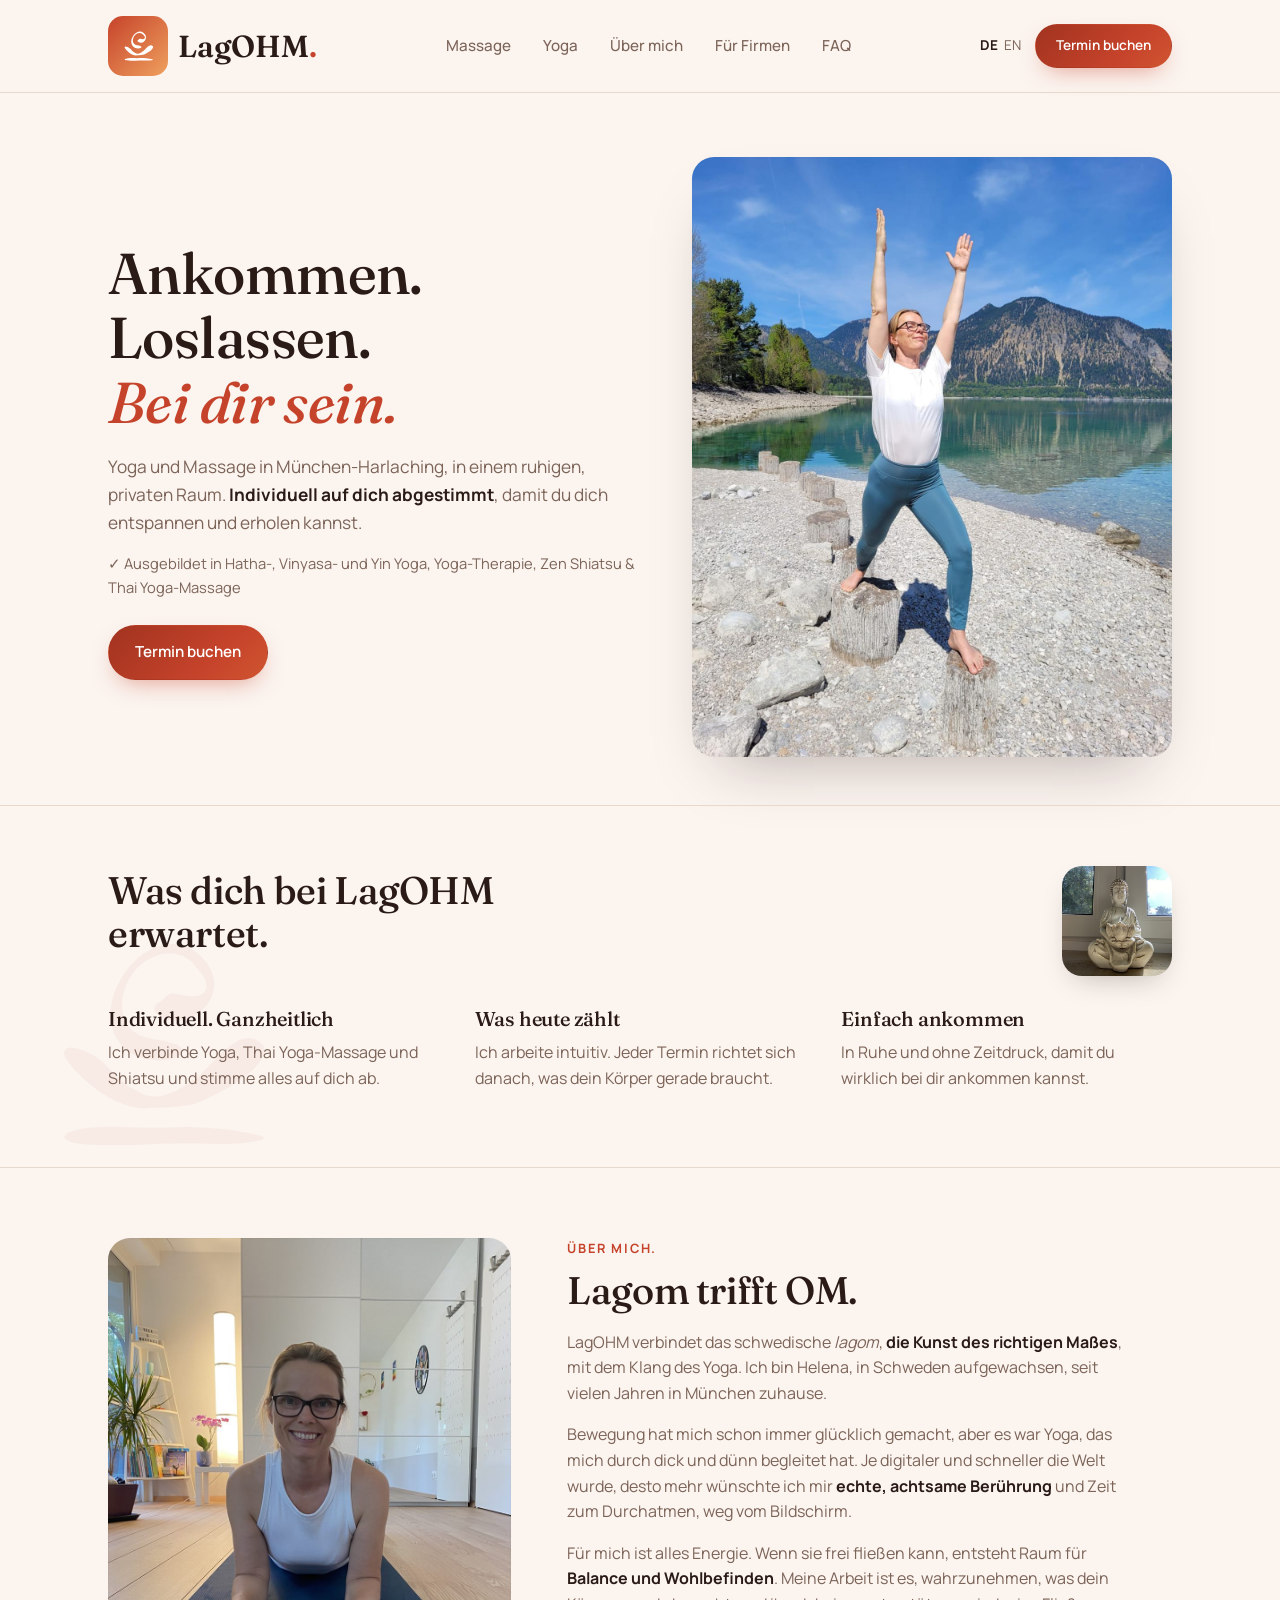
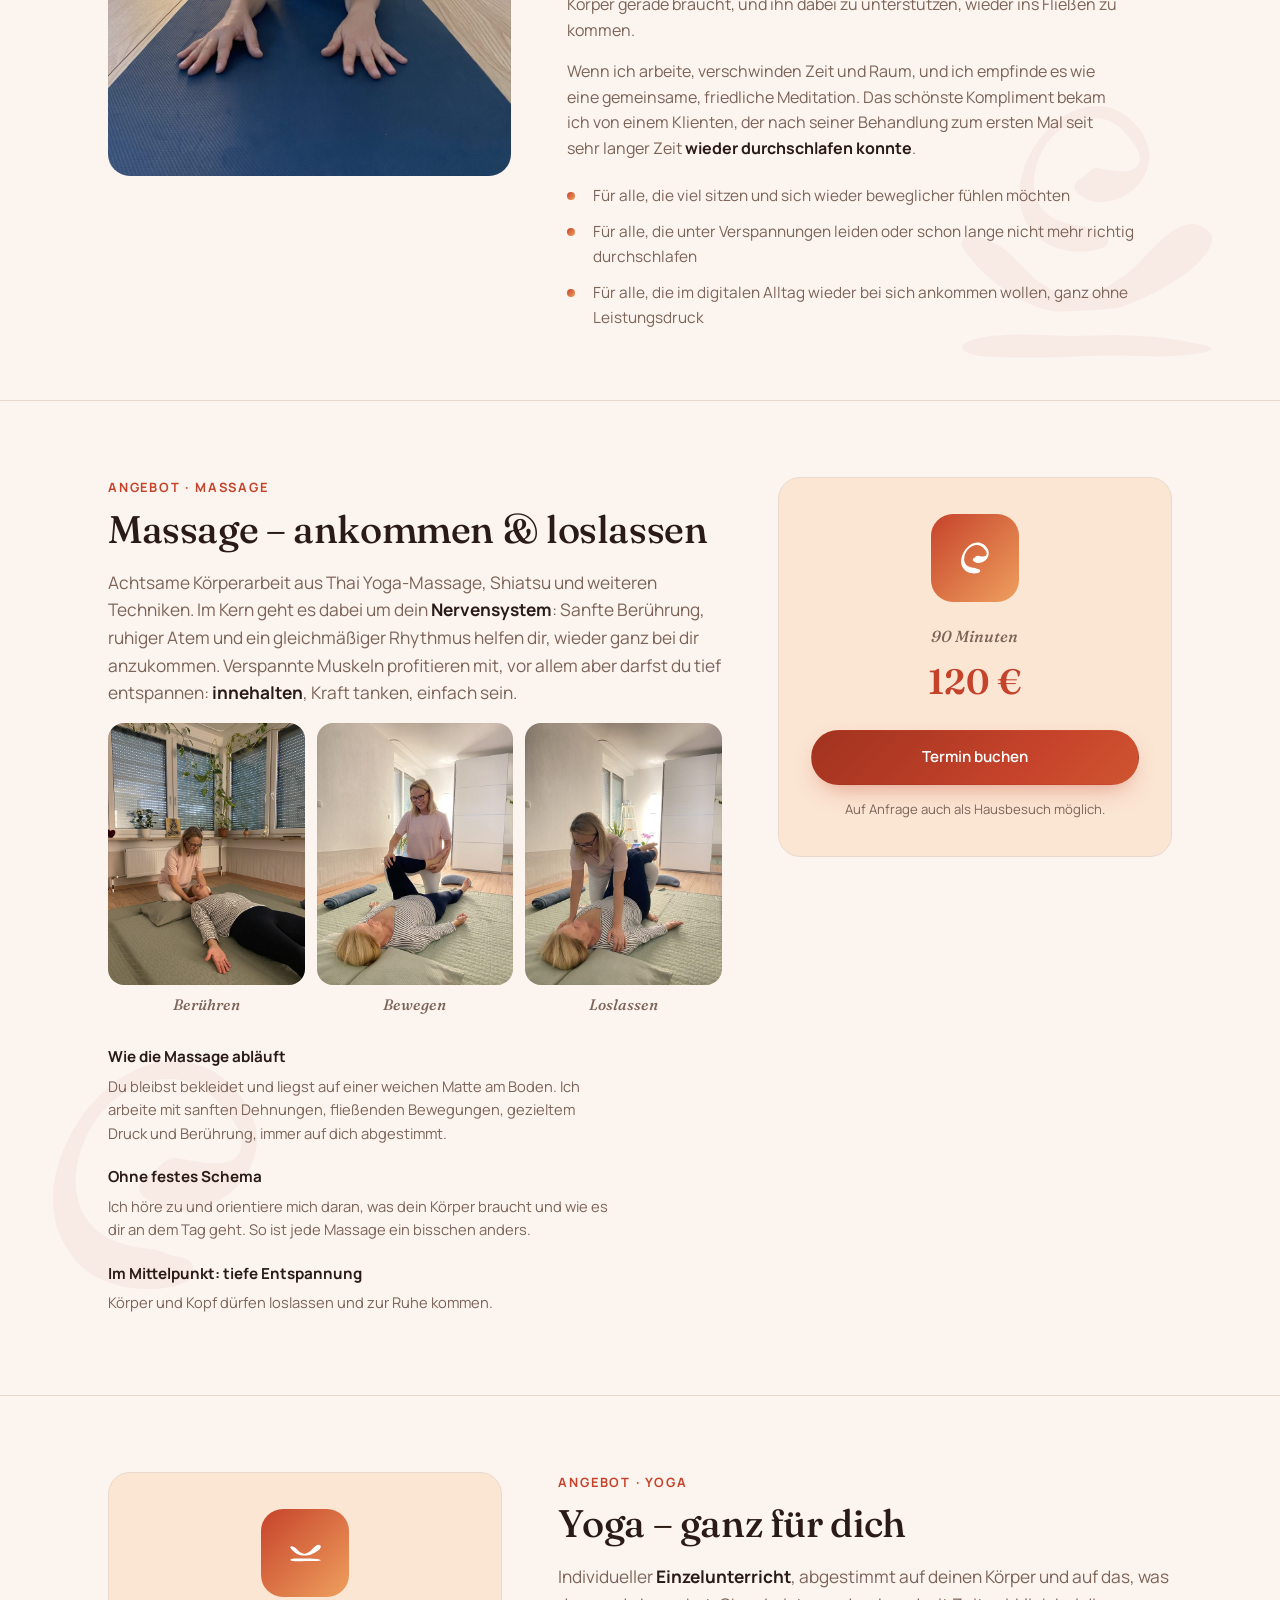
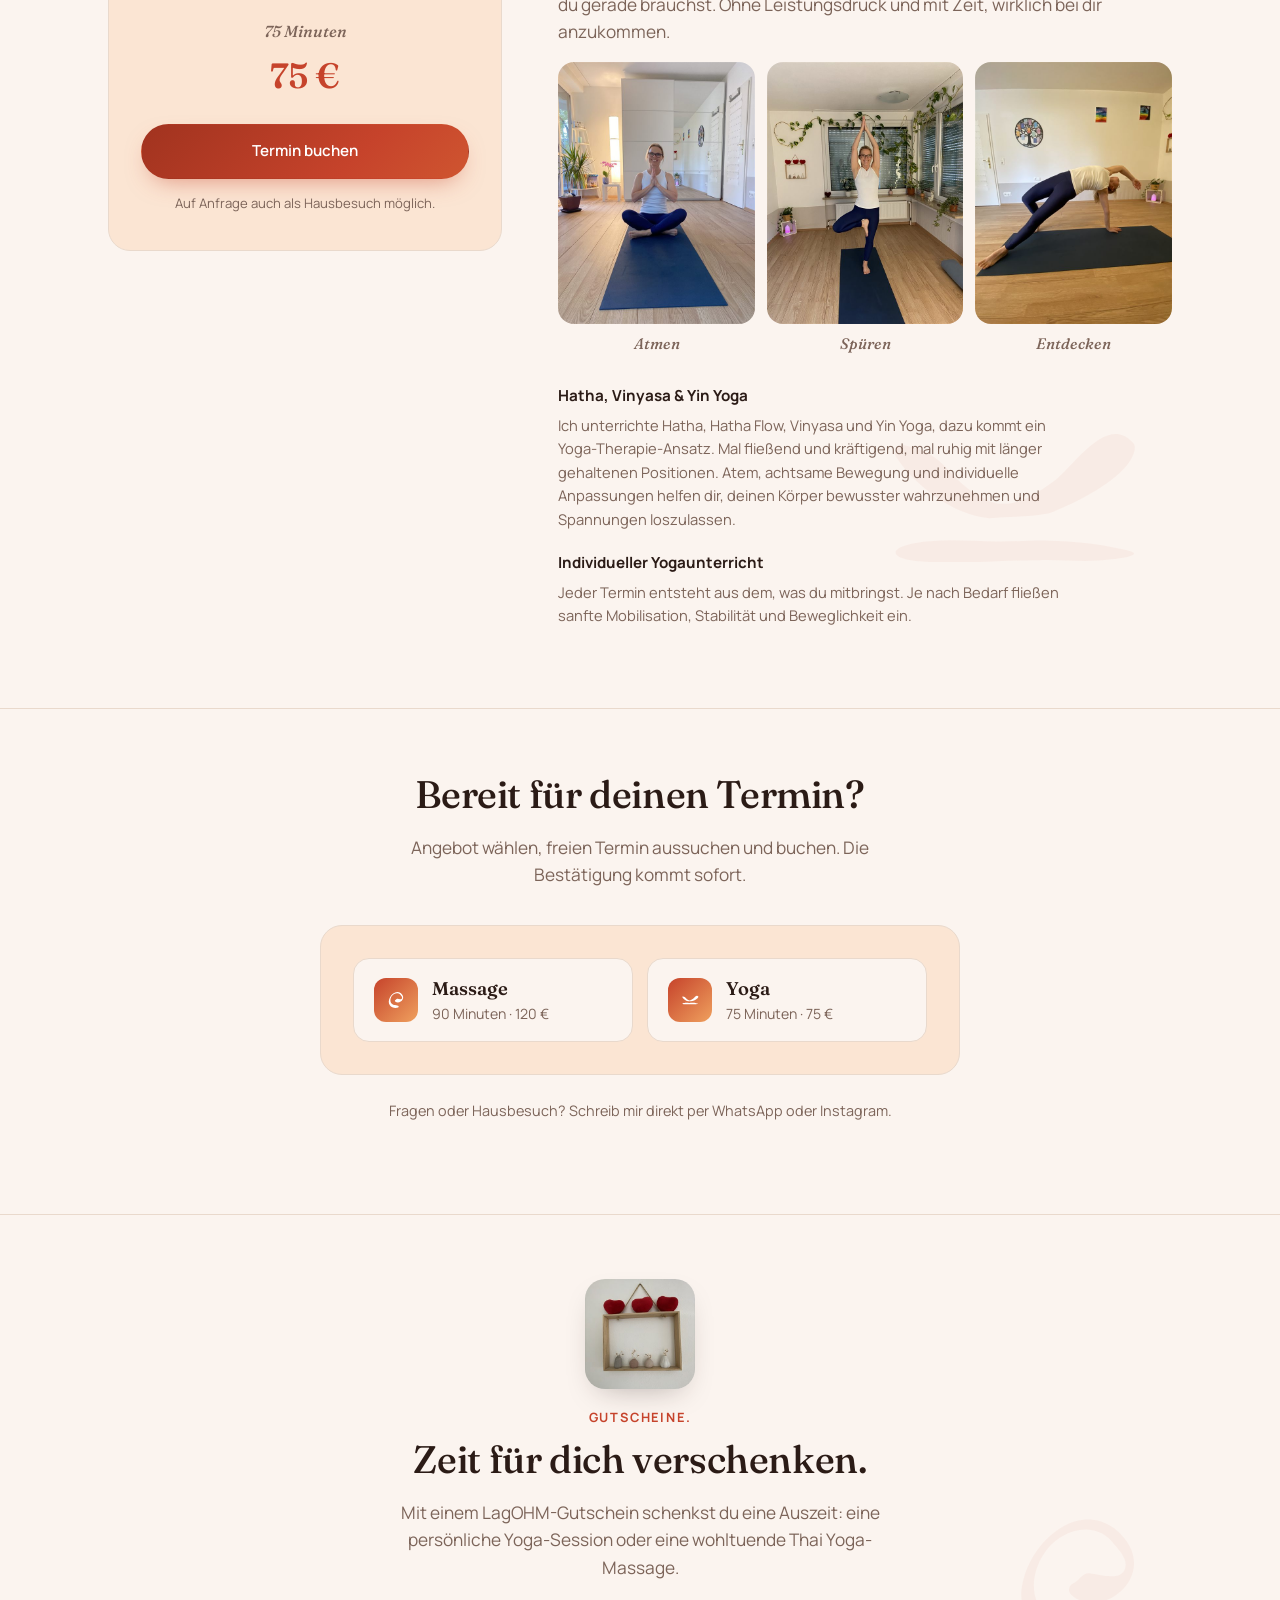
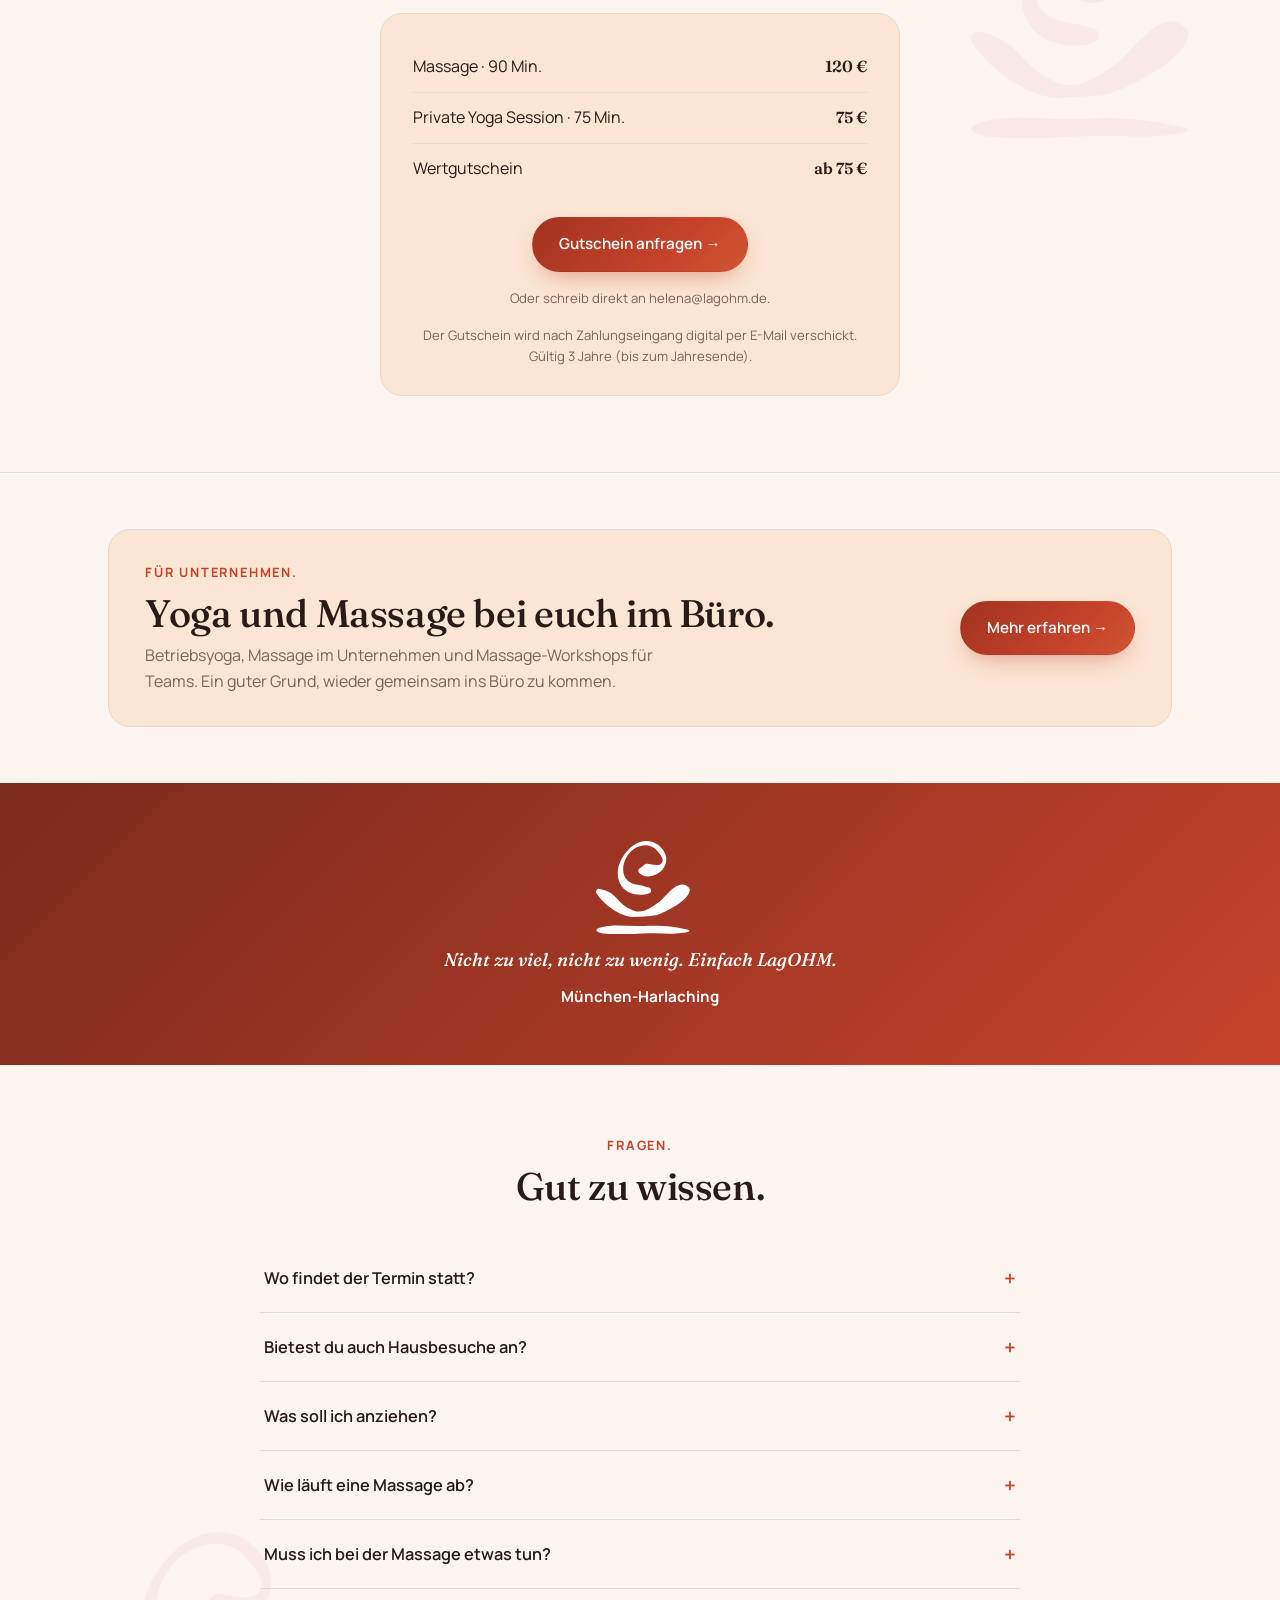
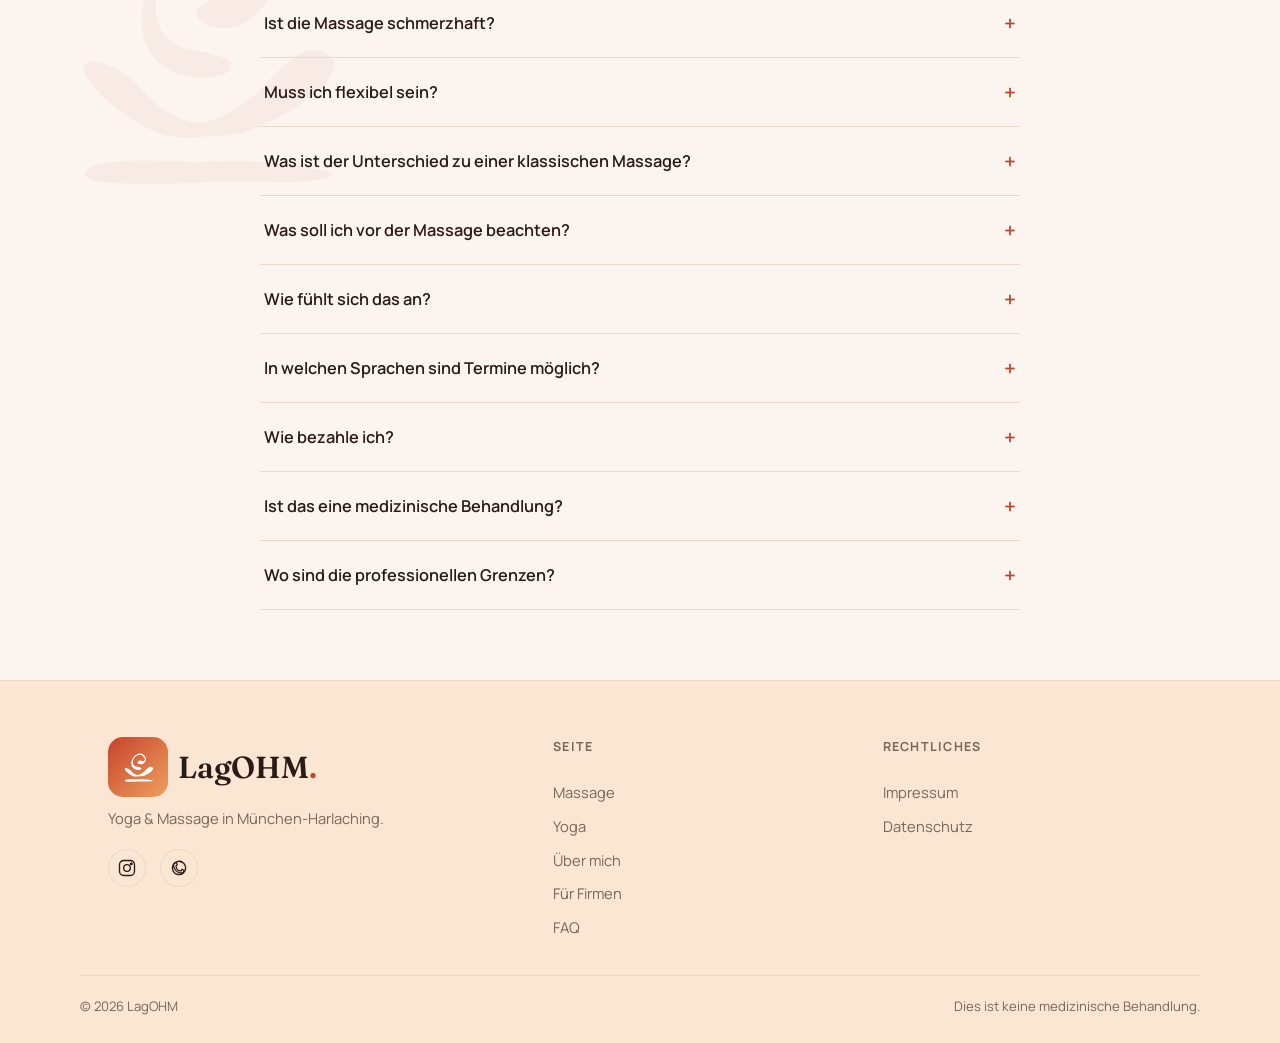
==== commit 9491a3ed: "Yoga copy: name Hatha, Hatha Flow, Vinyasa and Yin Yoga (was Yin-heavy) Co-Authored-By: Claude Opus " ====
--- a/index.html
+++ b/index.html
@@ -4,7 +4,7 @@
 <meta charset="UTF-8">
 <meta name="viewport" content="width=device-width, initial-scale=1.0">
 <title>LagOHM – Yoga &amp; Massage in München-Harlaching</title>
-<meta name="description" content="Yoga und Massage in München-Harlaching. Yin Yoga, Yoga-Therapie, Zen Shiatsu und Thai Yoga-Massage bei Helena, in Ruhe und ganz auf dich abgestimmt.">
+<meta name="description" content="Yoga und Massage in München-Harlaching. Hatha, Vinyasa und Yin Yoga, Yoga-Therapie, Zen Shiatsu und Thai Yoga-Massage bei Helena, in Ruhe und ganz auf dich abgestimmt.">
 <link rel="icon" type="image/png" href="images/brand/lagohm-favicon-192.png">
 <link rel="apple-touch-icon" href="images/brand/lagohm-apple-touch-180.png">
 <link rel="stylesheet" href="css/style.css?v=20261028">
@@ -44,7 +44,7 @@
       <div class="hero-copy">
         <h1>Ankommen. Loslassen.<br><em>Bei dir sein.</em></h1>
         <p class="lede">Yoga und Massage in München-Harlaching, in einem ruhigen, privaten Raum. <strong>Individuell auf dich abgestimmt</strong>, damit du dich entspannen und erholen kannst.</p>
-        <p class="hero-check">✓ Ausgebildet in Yin Yoga, Yoga-Therapie, Zen Shiatsu &amp; Thai Yoga-Massage</p>
+        <p class="hero-check">✓ Ausgebildet in Hatha-, Vinyasa- und Yin Yoga, Yoga-Therapie, Zen Shiatsu &amp; Thai Yoga-Massage</p>
         <a class="btn btn-primary" href="#buchen">Termin buchen</a>
       </div>
       <div class="hero-media">
@@ -164,12 +164,12 @@
 
         <div class="technique-list">
           <div class="technique">
-            <h4>Yin Yoga &amp; Yoga-Therapie-Ansatz</h4>
-            <p>Mein Schwerpunkt liegt auf ruhigem Yin Yoga und einem Yoga-Therapie-Ansatz. Atem, achtsame Bewegung, länger gehaltene Positionen und individuelle Anpassungen unterstützen dich dabei, deinen Körper bewusster wahrzunehmen, Spannungen loszulassen und zur Ruhe zu kommen.</p>
+            <h4>Hatha, Vinyasa &amp; Yin Yoga</h4>
+            <p>Ich unterrichte Hatha, Hatha Flow, Vinyasa und Yin Yoga, dazu kommt ein Yoga-Therapie-Ansatz. Mal fließend und kräftigend, mal ruhig mit länger gehaltenen Positionen. Atem, achtsame Bewegung und individuelle Anpassungen helfen dir, deinen Körper bewusster wahrzunehmen und Spannungen loszulassen.</p>
           </div>
           <div class="technique">
             <h4>Individueller Yogaunterricht</h4>
-            <p>Jeder Termin entsteht aus dem, was du mitbringst. Je nach Bedarf fließen sanfte Mobilisation, Stabilität, Beweglichkeit sowie Hatha- und Vinyasa-Elemente ein.</p>
+            <p>Jeder Termin entsteht aus dem, was du mitbringst. Je nach Bedarf fließen sanfte Mobilisation, Stabilität und Beweglichkeit ein.</p>
           </div>
         </div>
       </div>
